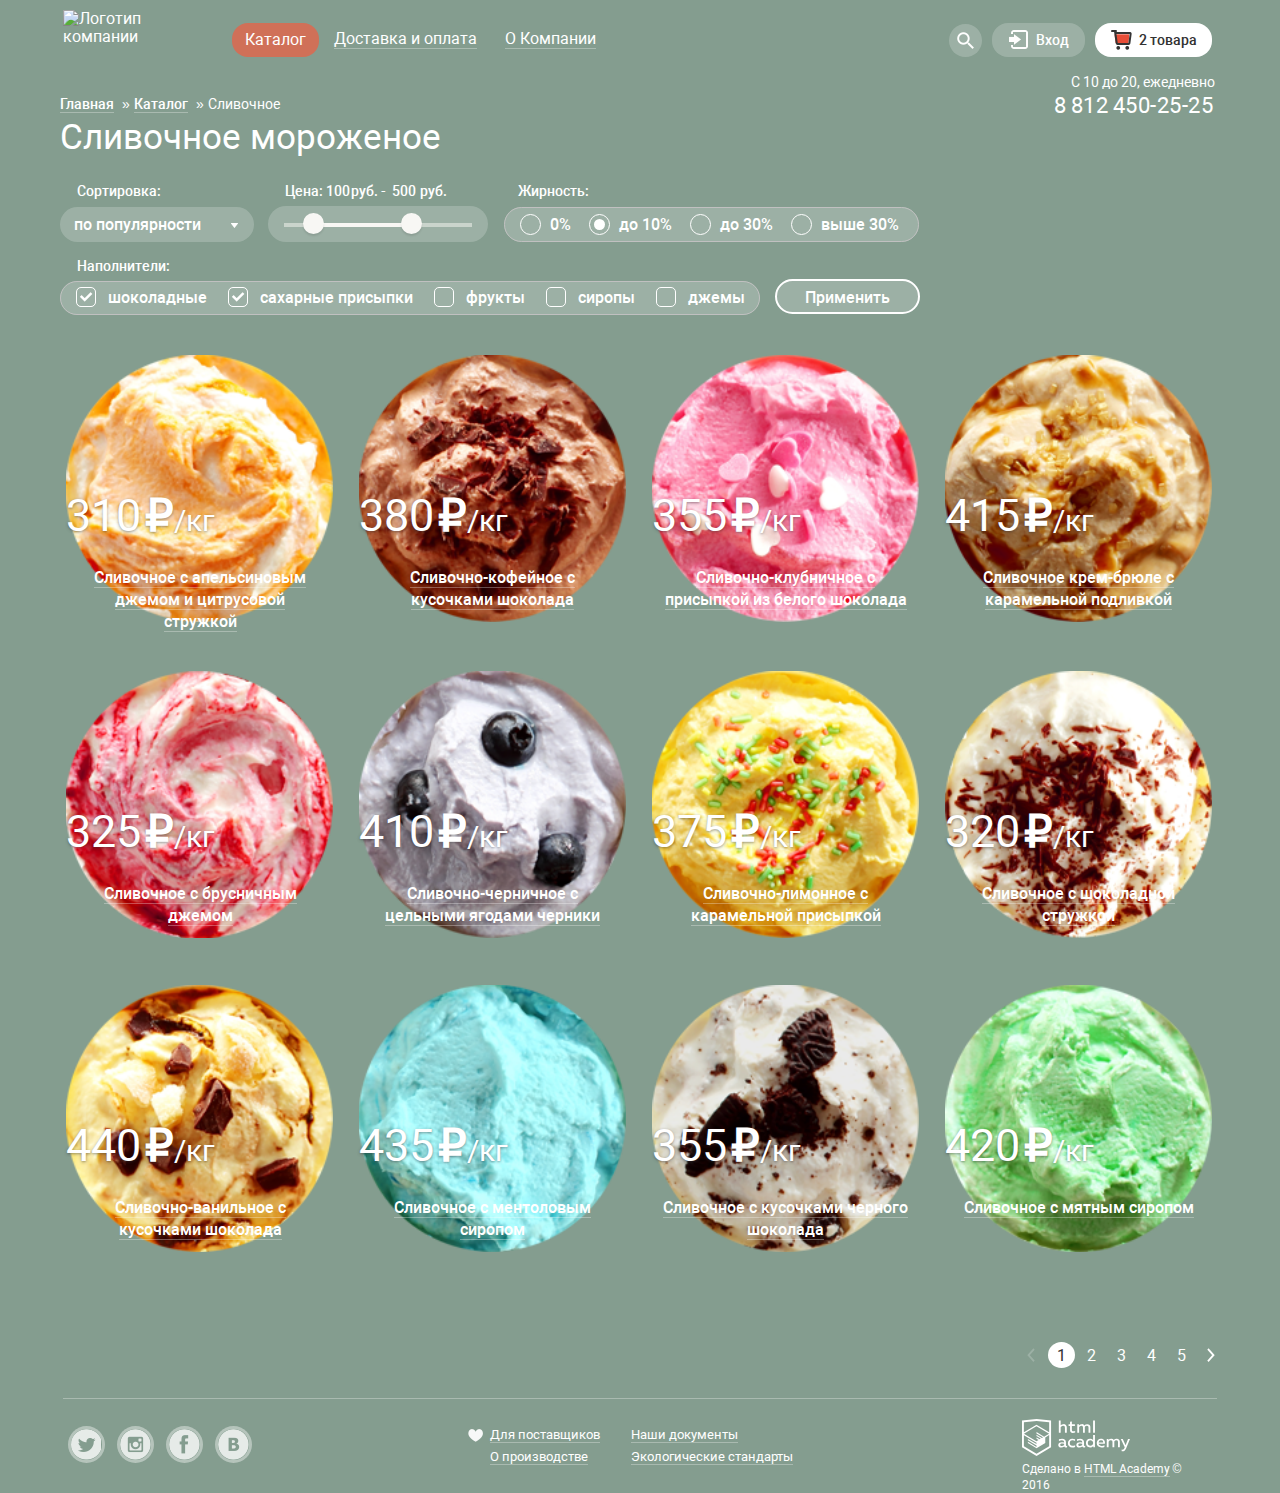
==== catalog.html @ 8b1af9d6 "Оптимизация" ====
<!DOCTYPE html>
<html lang="ru">
  <head>
    <meta charset="utf-8">
    <title>HTML Academy: Глейси</title>
    <meta name="keywords" content="">
    <meta name="description" content="">
    <link href="css/normalize.css" rel="stylesheet">
<!--    <link href='https://fonts.googleapis.com/css?family=Roboto:400,300,500,700,900&subset=cyrillic,latin' rel='stylesheet' type='text/css'>-->
    <link href=".min.css/style-min.css" rel="stylesheet">
  </head>  
  <body>
<!-- Хедер  -->
    <header class="main-page">
      <div class="header box-center">        
        <div class="logo">
          <a href="index.html">
            <img src="img/logo.svg" alt="Логотип компании" width="154" height="64">
          </a>
        </div>
        <nav class="main-menu">
          <ul class="menu-list">
            <li class="catalog-list"><a class="active" href="#">Каталог</a>
              <ul class="menu-catalog">
                <li><a class="menu-item new" href="#">Новинки</a></li>
                <li><a class="menu-item active" href="catalog.html">Сливочное</a></li>
                <li><a class="menu-item" href="#">Щербеты</a></li>
                <li><a class="menu-item" href="#">Фруктовый лед</a></li>
                <li><a class="menu-item" href="#">Мелорин</a></li>
              </ul>
            </li>
            <li><a href="#">Доставка и оплата</a></li>
            <li><a href="#">О Компании</a></li>          
          </ul>
        </nav>
        <div class="user">
          <div class="user-search">
            <a class="user-btn-search" href="search.html">Поиск</a>
            <div class="modal-content modal-search">
              <form class="search" action="http://example.ru/" method="get">
                <input class="modal-field" type="search" id="search-field" required>
                <div class="label-box">
                  <label class="modal-label" for="search-field">Что ищем?</label>
                </div>
              </form>
            </div>
          </div>
          <div class="user-login">
            <a class="user-btn-login" href="login.html">Вход</a>
            <div class="modal-content modal-enter">
              <form class="enter" action="http://example.ru/" method="get">
                <input class="modal-field" type="text" id="email-f" required>
                <div class="label-box">
                  <label class="modal-label" for="email-f">Электронная почта</label>
                </div>
                <input class="modal-field" type="password" id="password-field" required>
                <div class="label-box">
                  <label class="modal-label" for="password-field">Пароль</label>
                </div>
                <button class="mini-btn">Войти</button>
              </form>
              <div class="helper-wrapper">
                <div class="helper">
                  <a class="forget-pass" href="#">Забыли пароль?</a>
                  <a class="new-registration" href="#">Новая регистрация</a>
                </div>
              </div>
            </div>
          </div>
          <div class="user-basket full">
            <a class="user-btn-basket full-basket" href="basket.html">2 товара</a>
            <div class="modal-content modal-basket-full">
              <div class="product-table">
                <div class="table-row">
                  <div class="table-cell cell-delete"><button type="button" class="btn-delete"></button></div>
                  <div class="table-cell cell-icon"><img src="img/catalog-card1.png" width="33" height="33" alt="Мороженое"></div>
                  <div class="table-cell cell-name">Пломбир с апельсиновым джемом</div>
                  <div class="table-cell cell-amount">1,5 кг*<span>200 руб.</span></div>
                  <div class="table-cell cell-price">300 руб.</div>
                </div>
                <div class="table-row">
                  <div class="table-cell cell-delete"><button type="button" class="btn-delete"></button></div>
                  <div class="table-cell cell-icon"><img src="img/catalog-card3.png" width="33" height="33" alt="Мороженое"></div>
                  <div class="table-cell cell-name">Клубничный пломбир с присыпкой из белого шоколада</div>
                  <div class="table-cell cell-amount">1,5 кг*<span>300 руб.</span></div>
                  <div class="table-cell cell-price">450 руб.</div>
                </div>
              </div>
              <span class="summ">Итого 750 руб.</span>
              <a class="mini-btn" href="basket.html">Оформить заказ</a>  
            </div>
          </div>
        </div>
        <div class="header-contact">        
          <span class="working-hour">
            С 10 до 20, ежедневно
          </span><br>
          <span class="tel">
            8 812 450-25-25
          </span>
        </div>
      </div>
    </header>
<!--  Основная часть  -->
    <main>
      <div class="box-center catalog-center">
<!--    Хлебные крошки    -->
        <div class="breadcrumbs">
          <ul>
            <li><a class="breadcrumbs-menu" href="index.html">Главная</a>   &raquo;</li>
            <li><a class="breadcrumbs-menu" href="#">Каталог</a>   &raquo;</li>
            <li><span>Сливочное</span></li>
          </ul>
        </div>
        <h1>Сливочное мороженое</h1>
<!--   Фильтры   -->
        <section class="filters">
          <form action="http://example.ru/" method="get">
            <label for="sort">Сортировка:</label>
            <div class="price-controls">
                Цена: <input class="min-price" type="text" value="100"><span>руб. - </span>
                <input class="max-price" type="text" value="500"> руб.
            </div>
            <label class="label-fatness">Жирность:</label><br>
            <div class="select-container">
              <select name="sort" id="sort">
                <option class="sort-item" value="popular" selected>по популярности</option>
                <option class="sort-item" value="cheap-first">сначала недорогие</option>
                <option class="sort-item" value="expensive-first">сначала дорогие</option>
                <option class="sort-item" value="fatness">по жирности</option>
              </select>
            </div>
            <div class="range-controls">
                <div class="scale"><div class="bar"></div></div>
                <div class="toggle min-toggle"></div>
                <div class="toggle max-toggle"></div>
            </div>
            <fieldset class="fatness">
              <input type="radio" id="fat0" name="fat" value="fat0">
              <label for="fat0"> 0%</label>
              <input type="radio" id="fat10" name="fat" value="fat10" checked>
              <label for="fat10"> до 10%</label>
              <input type="radio" id="fat30" name="fat" value="fat30">
              <label for="fat30"> до 30%</label>
              <input type="radio" id="fat30up" name="fat" value="fat30up">
              <label for="fat30up"> выше 30%</label>
            </fieldset>
            <label class="fieldset-title">Наполнители:</label>
            <fieldset class="filler">
              <input type="checkbox" id="cocoa" name="cocoa" checked><label for="cocoa"> шоколадные</label>
              <input type="checkbox" id="shugar" name="shugar" checked><label for="shugar"> сахарные присыпки</label>
              <input type="checkbox" id="fruit" name="fruit"><label for="fruit"> фрукты</label>
              <input type="checkbox" id="syrup" name="syrup"><label for="syrup"> сиропы</label>
              <input type="checkbox" id="jam" name="jam"><label for="jam"> джемы</label>             
            </fieldset>
            <input type="submit" value="Применить">
          </form>
        </section>
<!--   Карточки каталога   -->
        <section class="catalog block-row">
          <article class="catalog-item catalog-hit1 col col-1">
            <p class="catalog-price">310 &#8381;<span class="units">/кг</span></p>
            <p class="catalog-title">
              <a class="card-title" href="#"> Сливочное с апельсиновым джемом и цитрусовой стружкой</a>
            </p>
            <div class="mask mask1">
              <a class="mini-btn" href="">Быстрый просмотр</a>
            </div>
          </article>
          <article class="catalog-item catalog-hit2 col col-1">
            <p class="catalog-price">380 &#8381;<span class="units">/кг</span></p>
            <p class="catalog-title">
              <a class="card-title" href="#">Сливочно-кофейное с кусочками шоколада</a>
            </p>
            <div class="mask mask2">
              <a class="mini-btn" href="">Быстрый просмотр</a>
            </div>
          </article>
          <article class="catalog-item catalog-hit3 col col-1">
            <p class="catalog-price">355 &#8381;<span class="units">/кг</span></p>
            <p class="catalog-title">
              <a class="card-title" href="#">Сливочно-клубничное с присыпкой из белого шоколада</a>
            </p>
            <div class="mask mask3">
              <a class="mini-btn" href="">Быстрый просмотр</a>
            </div>
          </article>
          <article class="catalog-item catalog-hit4 col col-1">
            <p class="catalog-price">415 &#8381;<span class="units">/кг</span></p>
            <p class="catalog-title">
              <a class="card-title" href="#">Сливочное крем-брюле с карамельной подливкой</a>
            </p>
            <div class="mask mask4">
              <a class="mini-btn" href="">Быстрый просмотр</a>
            </div>
          </article>
          <article class="catalog-item item5 col col-1">
            <p class="catalog-price">325 &#8381;<span class="units">/кг</span></p>
            <p class="catalog-title">
              <a class="card-title" href="#">Сливочное с брусничным джемом</a>
            </p>
            <div class="mask mask5">
              <a class="mini-btn" href="">Быстрый просмотр</a>
            </div>
          </article>
          <article class="catalog-item item6 col col-1">
            <p class="catalog-price">410 &#8381;<span class="units">/кг</span></p>
            <p class="catalog-title">
              <a class="card-title" href="#">Сливочно-черничное с цельными ягодами черники</a>
            </p>
            <div class="mask mask6">
              <a class="mini-btn" href="">Быстрый просмотр</a>
            </div>
          </article>        
          <article class="catalog-item item7 col col-1">
            <p class="catalog-price">375 &#8381;<span class="units">/кг</span></p>
            <p class="catalog-title">
              <a class="card-title" href="#">Сливочно-лимонное с карамельной присыпкой</a>
            </p>
            <div class="mask mask7">
              <a class="mini-btn" href="">Быстрый просмотр</a>
            </div>
          </article>
          <article class="catalog-item item8 col col-1">
            <p class="catalog-price">320 &#8381;<span class="units">/кг</span></p>
            <p class="catalog-title">
              <a class="card-title" href="#">Сливочное с шоколадной стружкой</a>
            </p>
            <div class="mask mask8">
              <a class="mini-btn" href="">Быстрый просмотр</a>
            </div>
          </article>
          <article class="catalog-item item9 col col-1">
            <p class="catalog-price">440 &#8381;<span class="units">/кг</span></p>
            <p class="catalog-title">
              <a class="card-title" href="#">Сливочно-ванильное с кусочками шоколада</a>
            </p>
            <div class="mask mask9">
              <a class="mini-btn" href="">Быстрый просмотр</a>
            </div>
          </article>
          <article class="catalog-item item10 col col-1">
            <p class="catalog-price">435 &#8381;<span class="units">/кг</span></p>
            <p class="catalog-title">
              <a class="card-title" href="#">Сливочное с ментоловым сиропом</a>
            </p>
            <div class="mask mask10">
              <a class="mini-btn" href="">Быстрый просмотр</a>
            </div>
          </article>
          <article class="catalog-item item11 col col-1">
            <p class="catalog-price">355 &#8381;<span class="units">/кг</span></p>
            <p class="catalog-title">
              <a class="card-title" href="#">Сливочное с кусочками черного шоколада</a>
            </p>
            <div class="mask mask11">
              <a class="mini-btn" href="">Быстрый просмотр</a>
            </div>
          </article>
          <article class="catalog-item item12 col col-1">
            <p class="catalog-price">420 &#8381;<span class="units">/кг</span></p>
            <p class="catalog-title">
              <a class="card-title" href="#">Сливочное с мятным сиропом</a>
            </p>
            <div class="mask mask12">
              <a class="mini-btn" href="">Быстрый просмотр</a>
            </div>
          </article>
          <div class="page-number">
            <ul>
              <li><a class="prev disabled" href="#">Назад</a></li>
              <li><span class="page1 current-page">1</span></li>
              <li><a class="page2" href="#">2</a></li>
              <li><a class="page3" href="#">3</a></li>
              <li><a class="page4" href="#">4</a></li>
              <li><a class="page5" href="#">5</a></li>
              <li><a class="next" href="#">Вперед</a></li>
            </ul>
          </div>
        </section>
      </div>
    </main>
<!--  Подвал  -->
    <footer class="catalog-footer">
      <div class="box-center">
        <div class="social-btn">
          <a class="social social-tw" href="#">Твиттер</a>
          <a class="social social-inst" href="#">Инстаграмм</a>
          <a class="social social-fb" href="#">Фейсбук</a>
          <a class="social social-vk" href="#">Вконтакте</a>
        </div>
        <div class="footer-menu">
          <ul class="footer-menu-col1">
            <li class="for-caterer"><a class="info" href="#">Для поставщиков</a></li>
            <li class="production"><a class="info" href="#">О производстве</a></li>
          </ul>
          <ul class="footer-menu-col2">  
            <li class="docs"><a class="info" href="#">Наши документы</a></li>
            <li class="ecostandarts"><a class="info" href="#">Экологические стандарты</a></li>
          </ul>
        </div>
        <div class="footer-logo">
          <img class="logo-htmlacademy" src="img/logohtml.svg" alt="Логотип HTML Academy" width="108" height="37">
          <p class="copyright">
            Сделано в <a href="#">HTML Academy</a> &copy; 2016
          </p>
        </div>
      </div>
    </footer>
    <script src=".min.js/js-min.js"></script>
  </body>
</html>
---- .min.css/style-min.css ----
@font-face{font-family:"Roboto";src:local("Roboto");src:url(../fonts/roboto.woff2) format("woff2");font-weight:400;font-style:normal}@font-face{font-family:"Roboto";src:local("Roboto");src:url(../fonts/roboto.woff2) format("woff2");font-weight:700;font-style:normal}@font-face{font-family:"Roboto Medium";src:local("Roboto Medium");src:url(../fonts/robotomedium.woff2) format("woff2");font-weight:400;font-style:normal}@font-face{font-family:"Roboto";src:local("Roboto");src:url(../fonts/roboto.woff) format("woff");font-weight:400;font-style:normal}@font-face{font-family:"Roboto";src:local("Roboto");src:url(../fonts/roboto.woff) format("woff");font-weight:700;font-style:normal}@font-face{font-family:"Roboto Medium";src:local("Roboto Medium");src:url(../fonts/robotomedium.woff) format("woff");font-weight:400;font-style:normal}*{margin:0;padding:0;box-sizing:border-box}body{font-family:"Roboto","Arial",serif;font-size:16px;line-height:22px;background:#849d8f;color:#fff}.box-center{min-width:900px;max-width:1200px;margin:0 auto;background:0 0}.block-row{margin:0 1.11%;padding:0 0 40px;font-size:0}.block-row .col{display:inline-block;margin:0 1.11%;vertical-align:top}.col-1{width:22.75%}.col-2{width:47.72%}.col-4{width:97.74%}.logo a,a{text-decoration:none}a{font-family:"Roboto","Arial",serif;font-size:16px;font-weight:700;line-height:18px;color:#fff}header .box-center{position:relative;min-height:75px;padding:10px 2.22% 0;z-index:1}header .box-center::after{content:"";display:table;clear:both}.header div.logo,.header nav{float:left}.header .logo{width:154px;font-size:0;margin-left:-5px}.logo a{display:block;width:154px}.header .main-menu{width:386px;margin-top:12px;margin-left:5px}.header .menu-list{width:100%;list-style:none}.menu-list>li{display:inline-block;margin-right:2px;padding-bottom:5px;vertical-align:middle;white-space:nowrap}.menu-list>li:first-of-type{margin-left:10px}.menu-list>li>a{display:block;margin-right:-4px;padding:8px 13px;color:#fff;text-decoration:none}.menu-list>li>a::after{display:block;content:"";height:1px;padding-top:0;background:rgba(255,255,255,.3)}.menu-list>li>a:hover{background:#f7f6f3;color:#000}.menu-list>li>a.active::after,.menu-list>li>a:active::after,.menu-list>li>a:hover::after,body>input[type=radio]{display:none}.menu-list>li>.active,.menu-list>li>a:active,.menu-list>li>a:hover{padding-top:8px;border-radius:16px;text-decoration:none;text-align:center}.menu-list>li>a:active{background:#ededed;color:#000;text-shadow:inset 0 2px 2px 0 #696969}.menu-list>li>.active{background:#d07058}.catalog-list{position:relative;z-index:2}.header .menu-catalog{position:absolute;top:38px;left:-5px;display:none;width:142px;list-style:none;background:#f8f7f4;border-radius:5px;box-shadow:0 20px 20px 0 #000}.menu-catalog .menu-item{display:block;padding:13px 20px 14px;font-size:14px;line-height:16px;font-weight:400;color:#323232;text-align:left;text-decoration:none}.menu-catalog a.new{font-family:"Roboto bold","Arial",serif;font-weight:700}.menu-catalog li:first-of-type::after{display:block;width:130px;height:1px;content:"";margin:0 8px 0 5px;background:rgba(0,0,0,.3)}.catalog-list:hover .menu-catalog{display:block;list-style:none}.menu-catalog li:hover{background:#fbded7}.menu-catalog li:first-of-type:hover{font-weight:700;background:#fbded7;border-radius:5px 5px 0 0}.menu-catalog li:last-of-type:hover{background:#fbded7;border-radius:0 0 5px 5px}.menu-catalog .menu-item:active{background:#f6b5a5}.menu-catalog li:first-of-type:active{font-weight:700;background:#f6b5a5;border-radius:5px 5px 0 0}.menu-catalog li:last-of-type:active{background:#f6b5a5;border-radius:0 0 5px 5px}.menu-catalog .menu-item.active{background:#d07058}.header .user{float:right;width:300px;margin-top:13px;text-align:right}.user .user-basket,.user .user-login,.user .user-search{position:relative;display:inline-block;margin-left:6px;padding-bottom:5px;vertical-align:bottom;text-align:right}.user-basket>a,.user-login>a,.user-search>a{display:inline-block;padding:9px 0;font-family:"Roboto Medium","Arial",serif;font-size:14px;line-height:16px;font-weight:400;background:rgba(255,255,255,.2);border-radius:16px;text-decoration:none;text-align:left;vertical-align:bottom}.user .user-btn-search{width:33px;height:33px;border-radius:50%;text-indent:-9999px;background:rgba(255,255,255,.2) url(../img/sprite.png) no-repeat -428px 3px}.user .user-btn-basket,.user .user-btn-login{position:relative;width:93px;padding-left:44px}.user .user-btn-login::before{position:absolute;top:6px;left:17px;width:24px;height:22px;content:"";background:url(../img/sprite.png) no-repeat -211px -4px}.user .user-btn-basket{width:117px}.user .user-btn-basket::before{position:absolute;top:5px;left:16px;width:22px;height:22px;content:"";background:url(../img/sprite.png) no-repeat -5px -3px}.user a[class^=user-btn]:hover{color:#000;background:#fff}.user a.user-btn-search:hover{background:#fff url(../img/sprite.png) no-repeat -455px 3px}.user .user-btn-login:hover::before{position:absolute;top:6px;left:18px;width:24px;height:22px;content:"";background:url(../img/sprite.png) no-repeat -239px -4px}.header .full-basket{position:relative;color:#323232;background:#fff}.header .full-basket::before{position:absolute;top:10px;left:19px;width:15px;height:10px;content:"";background:url(../img/sprite.png) no-repeat -36px -4px}.header .full-basket::after,.user .user-btn-basket:hover::before{position:absolute;top:5px;left:16px;width:22px;height:22px;content:"";background:url(../img/sprite.png) no-repeat -61px -3px}.header-contact{position:absolute;top:71px;right:2.22%;z-index:5;width:175px;text-align:right}.header-contact .working-hour{margin-right:-2px;font-family:"Roboto","Arial",serif;font-size:14px;line-height:18px;font-weight:700}.header-contact .tel{font-family:"Roboto","Arial",serif;font-size:22px;line-height:26px;font-weight:500;letter-spacing:.5px;word-spacing:-1px}main .box-center{position:relative;z-index:0;padding-top:1px;padding-bottom:2px}.slider-photo{position:relative;margin:0 1.11%}.slider-focus{width:100%;overflow:hidden}.slider-box{width:300%}.slider-box div[class^=slider]{float:left;width:33.33%;min-height:562px;text-align:center}.clearfix:after{content:"";display:table;clear:both}.slider-controls{position:absolute;top:478px;left:1px;z-index:20;width:100px;text-align:center}.slider-controls label{display:inline-block;width:20px;height:20px;margin-right:5px;background-color:transparent;border:2px solid #fff;border-radius:50%;cursor:pointer}p.slider-title{display:block;width:690px;margin:307px auto 50px;font-family:"Roboto","Arial",serif;font-size:60px;line-height:60px;font-weight:700;text-align:center;vertical-align:bottom}.slider-box a{width:300px;height:30px;padding:10px 40px 15px;border-radius:30px;text-align:center;background:linear-gradient(#f26843,#e74b36);font-size:32px;text-decoration:none;text-shadow:0 2px 5px rgba(160,32,11,.76);box-shadow:0 2px 2px 0 rgba(172,16,0,.64)}.slider-box a:active,.slider-box a:hover{background:linear-gradient(#f58669,#ec6f5e);box-shadow:0 2px 2px 0 #ac1000}.slider-box a:active{box-shadow:0 -2px 2px 0 #ac1000}#btn-1:checked~.toggler-bg .slider-box{transform:translate(0)}#btn-2:checked~.toggler-bg .slider-box{transform:translate(-33.33%)}#btn-3:checked~.toggler-bg .slider-box{transform:translate(-66.67%)}#btn-1:checked~.toggler-bg{background:url(../img/ice-cream1.png) no-repeat 50% 85px,#849d8f url(../img/lighting1.png) no-repeat 50% 0}#btn-2:checked~.toggler-bg{background:url(../img/ice-cream2.png) no-repeat 50% 85px,#8996a6 url(../img/lighting2.png) no-repeat 50% 0}#btn-3:checked~.toggler-bg{background:url(../img/ice-cream3.png) no-repeat 50% 85px,#9d8b84 url(../img/lighting3.png) no-repeat 50% 0}#btn-1:checked~.toggler-bg label[for=btn-1],#btn-2:checked~.toggler-bg label[for=btn-2],#btn-3:checked~.toggler-bg label[for=btn-3]{background-color:#fff}.banner-left,.banner-right{min-height:229px;padding:15px 2.26%;font-family:"Roboto","Arial",serif;font-size:18px;font-weight:700;line-height:22px;border-radius:15px}.banner-left{background:url(../img/raspberry-bg1200.jpg) no-repeat}.banner-right{background:url(../img/chocolate-bg1200.jpg) no-repeat}.banners span{font-size:35px;line-height:41px}.banners p{margin:18px 0 24px}.banners a{float:right;display:block}.mini-btn{height:45px;padding:10px 19px;font-family:"Roboto","Arial",serif;font-size:18px;line-height:24px;font-weight:700;color:#fff;background:linear-gradient(#f16743,#c83725);border-radius:22px;text-decoration:none;box-shadow:0 2px 2px 0 rgba(85,8,0,.54);cursor:pointer}.mini-btn:hover{background:linear-gradient(#f58669,#ec6f5e);box-shadow:0 1px 2px 0 #ac1000}.mini-btn:active{background:linear-gradient(#d74632,#e1613e);box-shadow:0 -1px 2px 0 #ac1000}.catalog-item{position:relative;min-height:276px;margin-top:1px;padding-top:66px;font-size:16px;line-height:22px;z-index:1;background-size:100%}.catalog-hit-mark{position:absolute;top:0;left:0;width:61px;height:61px;z-index:5}.catalog-item .catalog-price,.catalog-item .units{font-weight:600;line-height:45px;text-shadow:0 1px 3px rgba(49,50,53,.5)}.catalog-item .catalog-price{position:relative;margin-top:74px;text-align:left;word-spacing:-7px;z-index:5;font-size:45px}.catalog-item .units{font-size:30px}.catalog-item .catalog-title{position:relative;z-index:5;display:block;width:96%;margin-top:10px;padding-top:12px;padding-left:4.17%;text-align:center}.catalog-item .card-title{padding-bottom:0;font-family:"Roboto Medium","Arial",serif;font-size:16px;line-height:22px;font-weight:500;text-align:center;color:#fff;border-bottom:1px solid rgba(255,255,255,.3)}.breadcrumbs .breadcrumbs-menu:active,.breadcrumbs .breadcrumbs-menu:hover,.catalog-item .card-title:active,.catalog-item .card-title:hover{color:#ffbc9e;border-bottom:1px solid rgba(255,188,158,.3)}.catalog-hit1{background:url(../img/catalog-card1.png) no-repeat 50% 0;background-size:100%}.catalog-hit2{background:url(../img/catalog-card2.png) no-repeat 50% 0;background-size:100%}.catalog-hit3{background:url(../img/catalog-card3.png) no-repeat 50% 0;background-size:100%}.catalog-hit4{background:url(../img/catalog-card4.png) no-repeat 50% 0;background-size:100%}.about-block{padding:25px 2.33%;font-size:0;background:url(../img/waffle-pattern.jpg);color:#000;border-radius:15px}h2.about-title{font-family:"Roboto","Arial",serif;font-size:24px;line-height:30px;font-weight:500;text-align:left;white-space:pre-wrap}.about-block p{position:relative;display:inline-block;width:41.4%;margin:22px 0 0 6.7%;padding:0;font-size:16px;line-height:22px;color:#323232;font-weight:400;vertical-align:top}.about-block p:nth-of-type(2n+1){width:42%;margin-right:2.8%}.about-block p::before{position:absolute;top:-13px;left:-56px;content:"";width:49px;height:49px;background:url(../img/sprite.png) no-repeat}.about-block .ice-cream::before{background-position:-620px -5px}.about-block .cow::before{background-position:-152px -5px}.about-block .leaf::before{background-position:-376px -5px}.about-block .term::before{background-position:-679px -5px}.block-row:last-of-type{padding-bottom:39px}.blog-news p,.mailing p{margin-bottom:5px;font-size:16px;line-height:22px;color:#5a5a5a;font-weight:500}.mailing p{margin-top:13px;margin-bottom:15px}.blog-news,.mailing{min-height:220px;border-radius:15px}.blog-news{padding:22px 2.35% 30px;background:url(../img/strawberry-bg1200.jpg) no-repeat right}.blog-news a{display:inline-block;width:285px;font-size:24px;line-height:29px;font-weight:700;color:#353535;border-bottom:none;text-decoration:underline}.blog-news span{background:rgba(255,255,255,.4)}.blog-news a:active,.blog-news a:hover{color:#e84d37}.mailing{background:#849d8f url(../img/post-fon.jpg)}.mailing .basic-background{width:97.62%;min-height:210px;margin:5px 1.25%;background-color:#f8f7f4;padding:19px 4.77%;border-radius:10px}.card-place .card-contacts,.catalog-center h1,.mailing form{font-family:"Roboto","Arial",serif;font-size:16px;line-height:24px;font-weight:400}.breadcrumbs li,.mailing input{display:inline-block;vertical-align:top}.mailing input{width:61.9%;margin-right:8px;padding:9px 3.76%;border-radius:5px;background-color:#fff;box-shadow:none;outline:none;border:1px solid #d3d3d2}.mailing button{display:inline-block;width:129px;height:44px;outline:none;border:none}.card-place{position:relative;min-height:430px;background:url(../img/map1200.jpg) no-repeat center}.card-place .card-contacts{position:absolute;bottom:62px;left:50%;width:302px;height:305px;margin-left:14.5%;padding:20px 25px;font-size:18px;color:#323232;font-weight:700;background-color:rgba(255,255,255,.98);border-radius:15px}.card-contacts p{margin:1px 0 18px}.card-contacts .tel{margin:6px 0 18px;line-height:20px}.card-contacts h3,.card-contacts span{display:block;width:172px;margin:10px 0 0;font-size:14px;line-height:20px;font-weight:400}.card-contacts span{margin:3px 0 0}.card-contacts .card-btn{display:block;height:46px;margin-top:25px;padding:10px 22px 10px 34px}main .catalog-center{padding-top:7px;padding-bottom:1px}.breadcrumbs{margin:10px 0 0 20px}.breadcrumbs ul{list-style:none;padding:1px 0 0}.breadcrumbs li{font-size:14px;font-weight:400;white-space:pre-wrap;word-spacing:-.3px}.breadcrumbs .breadcrumbs-menu{font-family:"Roboto Medium","Arial",serif;font-size:14px;font-weight:400;border-bottom:1px solid rgba(255,255,255,.3)}.catalog-center h1{margin-top:2px;margin-left:20px;margin-bottom:19px;font-size:35px;line-height:41px;text-align:left;font-weight:700}.filters{margin:0 20px;text-align:left}.filters fieldset,.filters input{display:inline-block;background:rgba(255,255,255,.2)}.filters .range-controls,.filters fieldset,.filters input,.filters select{vertical-align:middle;font-family:"Roboto Medium","Arial",serif;font-size:16px;line-height:18px}.filters select{background:rgba(255,255,255,.2);position:relative;width:250px;z-index:5;padding:7px 10px;background:0 0;border:none;outline:none;color:#fff;cursor:pointer;display:block}.filters .range-controls{display:inline-block}.filters .range-controls,.filters .select-container{margin-top:7px;margin-right:10px;border-radius:18px}.fatness,.filters input[type=submit]{border-radius:18px}.fatness{margin-top:7px;margin-right:10px;padding:8px 10px 7px}.filters .select-container{position:relative;display:inline-block;overflow:hidden;width:194px;padding:0 23px 0 0;color:#fff;background:rgba(255,255,255,.2);vertical-align:middle;cursor:pointer}.filters .select-container::after{position:absolute;top:16px;right:15px;display:inline-block;width:8px;height:5px;content:"";color:#fff;background:url(../img/sprite.png) no-repeat -490px -5px}.filters select:hover{color:#000;background:0 0}.filters .select-container:hover,.filters input[type=submit]:hover{color:#000;background:#fff}.filters .select-container:hover::after{position:absolute;top:16px;left:171px;display:block;width:8px;height:5px;content:"";background:url(../img/sprite.png) no-repeat -507px -6px}.filters select:focus{color:#000;background:#fff}.filters .max-price,.filters .min-price,.filters .price-controls,.filters form>label{display:inline-block;font-family:"Roboto Medium","Arial",serif;font-size:14px;line-height:16px;font-weight:500;vertical-align:bottom}.filters .price-controls,.filters form>label{margin:6px 17px 0;background:0 0;width:170px}.price-controls span{white-space:pre-wrap}.filters .max-price,.filters .min-price{width:25px;color:#fff;border:none;outline:none;box-shadow:none;background:#849d8f}.filters .range-controls{position:relative;width:220px;min-height:36px;padding:7px 16px;overflow:hidden;background:rgba(255,255,255,.2)}.range-controls .scale{display:inline-block;width:188px;height:4px;margin-left:0;margin-top:9px;background-color:rgba(248,247,244,.5)}.range-controls .bar{width:105px;height:4px;margin-left:25px;background-color:#f8f7f4}.range-controls .toggle{position:absolute;display:block;top:7px;left:35px;width:21px;height:21px;background:#f8f7f4;cursor:pointer;border-radius:50%;box-shadow:0 2px 2px 0 rgba(0,0,0,.1)}.range-controls .max-toggle{margin-left:98px}.range-controls .toggle:hover{width:24px;height:24px;box-shadow:0 2px 2px 0 rgba(0,0,0,.1)}.filters .label-fatness{margin-left:42px}.filters .fatness{width:415px;margin-right:0}.fatness input[type=radio],.filler input[type=checkbox]{display:none}.fatness label{margin-right:9px;margin-left:5px;padding-left:30px;cursor:pointer}.fatness label,.filler label{position:relative;display:inline-block}.fatness label:last-of-type,.filler label:last-of-type{margin-right:0}.fatness label::before{position:absolute;display:block;top:-2px;left:0;width:19px;height:19px;content:"";background:0 0;border:1px solid #fff;border-radius:50%}input[name^=fat]:checked+label::after{position:absolute;top:3px;left:5px;display:block;width:11px;height:11px;content:"";background:#fff;border-radius:50%}.filters .filler{width:700px;margin:7px 0 40px;padding:7px 10px;background:rgba(255,255,255,.2);border-radius:18px}.filler label{margin-right:12px;margin-left:5px;padding-left:32px;cursor:pointer}.filler label::before{position:absolute;display:block;top:-2px;left:0;width:18px;height:18px;content:"";background:0 0;border:1px solid #fff;border-radius:5px}.filler label:active::before,.filler label:hover::before,input[type=checkbox]:checked+label:active::before,input[type=checkbox]:checked+label:hover::before{width:16px;height:16px;border:2px solid #fff}input[type=checkbox]:checked+label::before{background:url(../img/sprite.png) no-repeat -93px -6px}input[type=checkbox]:checked+label:active::before,input[type=checkbox]:checked+label:hover::before{background:url(../img/sprite.png) no-repeat -94px -7px}.filters .fieldset-title{display:block;width:250px;margin-top:16px}.filters input[type=submit]{width:145px;margin:-37px 0 0 11px;padding:8px 10px 5px;color:#fff;background:rgba(255,255,255,.2);outline:none;box-shadow:none;border:2px solid #fff;cursor:pointer}.filters input[type=submit]:active{color:#323232;background:#fff;opacity:.8;box-shadow:inset 0 2px 2px 0 #6c6d6c}.catalog .catalog-item{position:relative;margin-bottom:38px;background-size:100%}.catalog p.catalog-price{position:relative;margin-top:72px;margin-bottom:15px;z-index:5}.catalog .catalog-title{position:relative;width:96%;margin-top:0;padding-top:9px;padding-left:4.17%;z-index:5}.item5{background:url(../img/catalog-card5.png) no-repeat 50% 0}.item6{background:url(../img/catalog-card6.png) no-repeat 50% 0}.item7{background:url(../img/catalog-card7.png) no-repeat 50% 0}.item8{background:url(../img/catalog-card8.png) no-repeat 50% 0}.item9{background:url(../img/catalog-card9.png) no-repeat 50% 0}.item10{background:url(../img/catalog-card10.png) no-repeat 50% 0}.item11{background:url(../img/catalog-card11.png) no-repeat 50% 0}.item12{background:url(../img/catalog-card12.png) no-repeat 50% 0}.catalog-item .mask{display:none;position:absolute;top:-9px;left:50%;width:110%;z-index:4;transform:translateX(-50%);padding:9px 10px;background-color:rgba(255,255,255,.3);background-repeat:no-repeat;background-position:center 9px;background-size:90.91%;border-radius:5px;box-shadow:0 20px 20px 0 rgba(0,0,0,.4)}.mask .mini-btn{position:relative;display:block;width:194px;margin:290px auto 8px;padding:11px 13px 13px;z-index:6;text-align:center}.catalog-item .mask1{background-image:url(../img/catalog-card1.png)}.catalog-item .mask2{background-image:url(../img/catalog-card2.png)}.catalog-item .mask3{background-image:url(../img/catalog-card3.png)}.catalog-item .mask4{background-image:url(../img/catalog-card4.png)}.catalog-item .mask5{background-image:url(../img/catalog-card5.png)}.catalog-item .mask6{background-image:url(../img/catalog-card6.png)}.catalog-item .mask7{background-image:url(../img/catalog-card7.png)}.catalog-item .mask8{background-image:url(../img/catalog-card8.png)}.catalog-item .mask9{background-image:url(../img/catalog-card9.png)}.catalog-item .mask10{background-image:url(../img/catalog-card10.png)}.catalog-item .mask11{background-image:url(../img/catalog-card11.png)}.catalog-item .mask12{background-image:url(../img/catalog-card12.png)}.catalog-item:hover{z-index:2}.catalog-item:hover .mask{display:block}.catalog-item:hover .card-title{border-bottom:none}.catalog-hits .mask-hit{padding-top:7px}.page-number{min-width:200px;margin:43px 10px 0;padding-bottom:30px;font-size:16px;white-space:nowrap;border-bottom:1px solid rgba(255,255,255,.3)}.page-number ul{margin-right:-10px;list-style:none;text-align:right}.page-number li{display:inline-block;vertical-align:middle;text-align:center;line-height:26px}.page-number a,.page-number span{display:block;width:27px;height:26px;margin:0 2px 0 -3px;padding-top:5px;text-decoration:none;font-size:16px;color:#fff;line-height:18px;font-weight:500;text-align:center}.page-number a:hover{border-radius:50%;background:rgba(255,255,255,.2);color:#fff}.page-number a:active{border-radius:50%;background:#fff;color:#323232}.page-number .prev,.page-number .prev:active,.page-number .prev:hover{background:url(../img/sprite.png) no-repeat -533px 1px;text-indent:-9999px}.page-number .next,.page-number .next:active,.page-number .next:hover{background:url(../img/sprite.png) no-repeat -515px 1px;text-indent:-9999px}.page-number .current-page{border-radius:50%;background:#fff;color:#323232}.page-number .disabled{opacity:.2}.catalog-center .block-row:last-of-type{padding-bottom:0}footer .box-center{padding:19px 2.22% 22px}footer .box-center,footer a{font-size:13px;line-height:16px;font-weight:400;text-align:center}.social-btn a,footer .footer-menu,footer img,footer p,footer ul{display:inline-block;vertical-align:middle}footer .social-btn{float:left;padding-top:10px;padding-left:3px}footer .social{width:31px;height:31px;margin-right:15px;border-bottom:none;box-shadow:0 0 0 3px #c2cec7;border-radius:50%;text-align:center;background:url(../img/sprite.png);opacity:.8;text-indent:-9999px}footer .social-tw{background-position:-738px -5px}footer .social-inst{background-position:-336px -5px}footer .social-fb{background-position:-270px -5px}footer .social-vk{background-position:-778px -5px}footer .social-fb:hover,footer .social-inst:hover,footer .social-tw:hover,footer .social-vk:hover{opacity:1;box-shadow:0 0 0 3px rgba(255,255,255,.8)}footer a.social-fb:active,footer a.social-inst:active,footer a.social-tw:active,footer a.social-vk:active{opacity:.8;box-shadow:inset 0 2px 2px 0 rgba(0,0,0,.4),0 0 0 3px rgba(255,255,255,.8)}.footer-menu{margin-left:-50px;padding-left:40px;text-align:left}.footer-menu ul{list-style:none}.footer-menu-col2{margin-left:22px}.footer-menu li{padding-left:6px}.footer-menu .docs,.footer-menu .for-caterer{margin-top:8px;margin-bottom:6px}.ecostandarts,.production{margin-bottom:0}.footer-menu .for-caterer{position:relative}.footer-menu .for-caterer::before{position:absolute;top:1px;left:-16px;display:block;content:"";width:15px;height:14px;background:url(../img/sprite.png) no-repeat -311px -4px}.copyright a,.footer-menu a{border-bottom:1px solid rgba(255,255,255,.3)}.copyright a:active,.copyright a:hover,.footer-menu a:active,.footer-menu a:hover{color:#ffbc9e;border-bottom:1px solid rgba(255,188,158,.3)}.footer-logo{float:right;width:190px;margin-right:0;text-align:left}footer .copyright{width:190px;margin:5px 0 0}.copyright a,.modal-content,footer .copyright{line-height:16px;font-weight:400}.copyright a,footer .copyright{font-family:"Roboto","Arial",serif;font-size:12px;color:#fefefe}.modal-content{position:absolute;top:36px;right:0;display:none;z-index:10;padding:20px 15px;font-size:13px;color:#333;background-color:#f8f7f4;box-shadow:0 20px 20px 0 rgba(0,0,0,.4);border-radius:5px}.modal-content form{border:none;outline:none;box-shadow:none;background:0 0}.modal-content .label-box{position:relative;display:block}.modal-content label{position:absolute;top:-55px;left:15px;display:block;padding:0;pointer-events:none;font-size:16px;font-weight:400;line-height:24px;color:#999}.modal-content .modal-field{padding:10px 15px;background:#fff;border:1px solid #d3d3d2;border-radius:5px;outline:none;font-size:16px;font-weight:700;line-height:24px;color:#000}.modal-content .modal-field:hover{border:3px solid #d3d3d2;padding:9px 13px}.modal-content .modal-field:focus{border:3px solid #5b9ddf;padding:9px 13px}.modal-content .modal-field:valid{font-weight:700}.modal-field:focus+.label-box .modal-label,.modal-field:valid+.label-box .modal-label{transform:translateY(-27px);font-size:11px;line-height:13px}.modal-field:focus+.label-box .modal-label{color:#5b9ddf}.modal-search{width:341px;min-height:84px;padding-bottom:0;text-align:center}.modal-search input{width:311px;margin-bottom:20px}.user-basket.full:hover .modal-basket-full,.user-login:hover .modal-enter,.user-search:hover .modal-search{display:block}.modal-enter{width:277px;min-height:214px;padding:20px 17px 22px 19px}.modal-enter input{width:241px;margin-bottom:20px}.modal-enter button{float:left;outline:none;border:none;display:block;width:100px;padding:10px 25px}.modal-enter .helper-wrapper{position:relative;top:5px;left:121px;width:119px;min-height:40px}.modal-enter .helper{position:absolute;color:#323232;text-align:left}.helper-wrapper a{display:block;width:119px;margin-bottom:5px;padding:0;color:#323232;font-size:13px;line-height:16px;font-weight:400;text-decoration:underline;vertical-align:bottom}.modal-basket-full{width:540px;min-height:186px;padding:26px 14px 12px 16px;text-align:right}.modal-basket-full .product-table,.modal-basket-full span{display:block;margin-bottom:15px}.modal-basket-full a.mini-btn{display:inline-block;vertical-align:bottom}.modal-basket-full .product-table{display:table;width:510px;border-bottom:1px solid #cacac7}.modal-basket-full .table-row{display:table-row;width:100%;margin-bottom:19px}.modal-basket-full .table-cell{display:table-cell;text-align:left}.modal-basket-full .cell-delete{width:4.9%;padding-top:11px;padding-right:14px}.modal-basket-full .btn-delete{position:relative;width:11px;height:11px;border:none;outline:none;cursor:pointer;background:0 0}.modal-basket-full .btn-delete::after,.modal-basket-full .btn-delete::before{position:absolute;top:5px;left:-2px;content:"";width:14px;height:1px;background:#353535}.modal-basket-full .btn-delete::before{transform:rotate(45deg)}.modal-basket-full .btn-delete::after{transform:rotate(-45deg)}.modal-basket-full .cell-icon{width:9%;padding-right:14px;vertical-align:middle}.modal-basket-full .cell-name{width:45%;padding-top:11px}.modal-basket-full .cell-amount,.modal-basket-full .cell-price{width:23.5%;padding-top:11px;text-align:center}.modal-basket-full .cell-price{width:15%}.product-table span{display:inline-block;margin:0;padding:0;color:#999}.modal-basket-full .summ{font-size:15px;font-weight:700}@keyframes scale{0%{transform:scale(0) translateY(-2500px)}70%{transform:scale(1.3) translateY(100px)}90%{transform:scale(.8) translateY(0)}to{transform:scale(1)}}@keyframes shake{0%,to{transform:skewX(0)}10%,30%,50%,70%,90%{transform:skewX(-10deg)}20%,40%,60%,80%{transform:skewX(10deg)}}.modal-link{position:fixed;top:20%;left:50%;display:none;width:478px;max-width:100%;min-height:443px;margin-left:-239px;padding:18px 25px 27px 24px;z-index:100;text-align:left;border-radius:10px}.modal-content-close{position:absolute;top:16px;right:16px;width:16px;height:16px;font-size:0;border:0;outline:0;cursor:pointer;background-color:transparent}.modal-content-close::after,.modal-content-close::before{position:absolute;top:7px;right:-2px;width:20px;height:2px;content:"";background-color:#000}.modal-content-close::before{transform:rotate(45deg)}.modal-content-close::after{transform:rotate(-45deg)}.modal-link .link-title{display:block;margin-bottom:20px;font-size:24px;line-height:28px;font-weight:500;color:#323232}.modal-link input,.modal-link textarea{font-size:16px;line-height:24px;font-weight:400;color:#999}.modal-link input{width:267px;margin-bottom:20px}.modal-link textarea{width:428px;margin-bottom:25px}.modal-link button{float:right;outline:none;border:none;cursor:pointer}.modal-link-show{display:block;animation-name:scale;animation-duration:1s}.modal-overlay{position:fixed;top:0;left:0;z-index:50;display:none;width:100%;height:100%;background:rgba(0,0,0,.5)}.modal-overlay-show{display:block}.modal-error{animation:shake 1s}
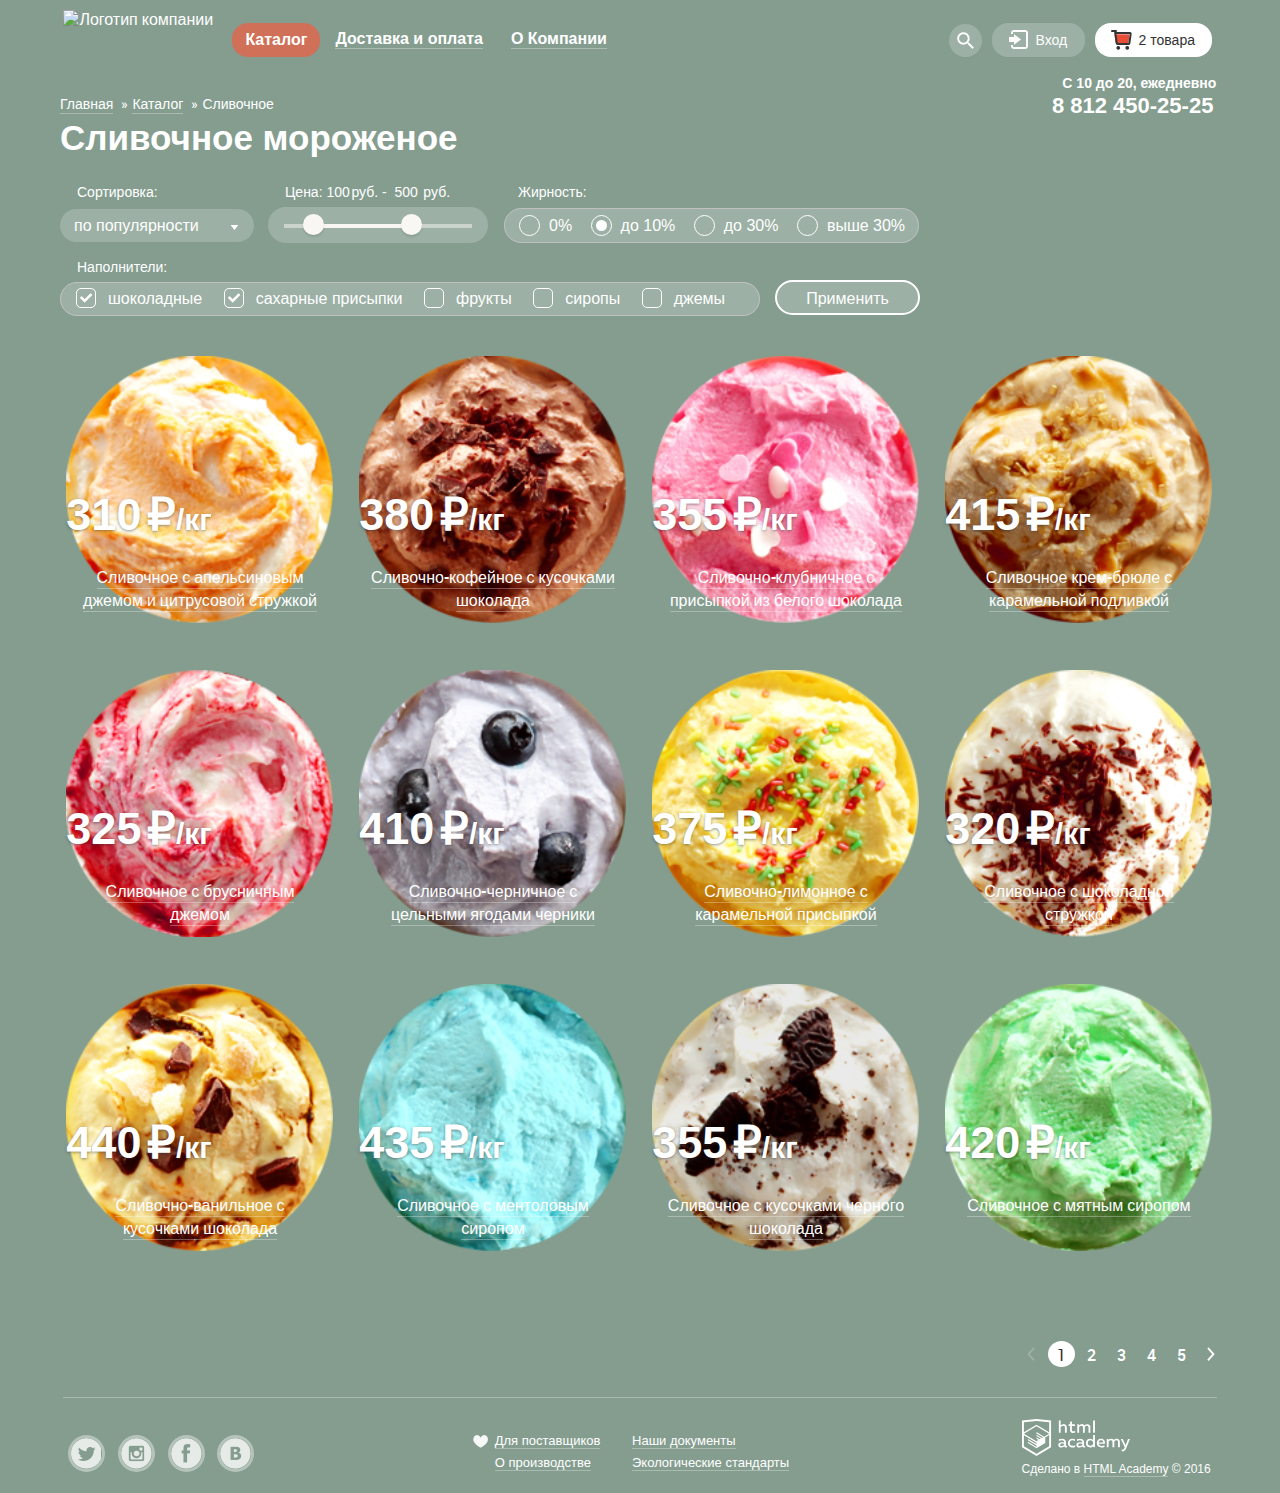
==== commit abfecb67: "Исправления" ====
--- a/catalog.html
+++ b/catalog.html
@@ -6,8 +6,7 @@
     <meta name="keywords" content="">
     <meta name="description" content="">
     <link href="css/normalize.css" rel="stylesheet">
-<!--    <link href='https://fonts.googleapis.com/css?family=Roboto:400,300,500,700,900&subset=cyrillic,latin' rel='stylesheet' type='text/css'>-->
-    <link href=".min.css/style-min.css" rel="stylesheet">
+    <link href="css/style.css" rel="stylesheet">
   </head>  
   <body>
 <!-- Хедер  -->
@@ -153,7 +152,7 @@
               <input type="checkbox" id="syrup" name="syrup"><label for="syrup"> сиропы</label>
               <input type="checkbox" id="jam" name="jam"><label for="jam"> джемы</label>             
             </fieldset>
-            <input type="submit" value="Применить">
+            <a class="form-btn" href="#"> <input type="submit" value="Применить"></a>
           </form>
         </section>
 <!--   Карточки каталога   -->
@@ -307,6 +306,6 @@
         </div>
       </div>
     </footer>
-    <script src=".min.js/js-min.js"></script>
+    <script src="js.min.js/js-min.js"></script>
   </body>
 </html>--- a/css/style.css
+++ b/css/style.css
@@ -0,0 +1,2049 @@
+@font-face {
+    font-family: 'Roboto Regular';
+    src: url('../fonts/Roboto-Regular-webfont.eot');
+    src: url('../fonts/Roboto-Regular-webfont.eot?#iefix') format('embedded-opentype'),
+         url('../fonts/Roboto-Regular-webfont.woff') format('woff'),
+         url('../fonts/Roboto-Regular-webfont.ttf') format('truetype'),
+         url('../fonts/Roboto-Regular-webfont.svg#robotoregular') format('svg');
+    font-weight: normal;
+    font-style: normal;
+}
+@font-face {
+    font-family: 'Roboto Bold';
+    src: url('../fonts/Roboto-Bold-webfont.eot');
+    src: url('../fonts/Roboto-Bold-webfont.eot?#iefix') format('embedded-opentype'),
+         url('../fonts/Roboto-Bold-webfont.woff') format('woff'),
+         url('../fonts/Roboto-Bold-webfont.ttf') format('truetype'),
+         url('../fonts/Roboto-Bold-webfont.svg#robotobold') format('svg');
+    font-weight: normal;
+    font-style: normal;
+}
+@font-face {
+    font-family: 'Roboto Medium';
+    src: url('../fonts/Roboto-Medium-webfont.eot');
+    src: url('../fonts/Roboto-Medium-webfont.eot?#iefix') format('embedded-opentype'),
+         url('../fonts/Roboto-Medium-webfont.woff') format('woff'),
+         url('../fonts/Roboto-Medium-webfont.ttf') format('truetype'),
+         url('../fonts/Roboto-Medium-webfont.svg#robotomedium') format('svg');
+    font-weight: normal;
+    font-style: normal;
+}
+/*
+Содержание:
+Шапка - 130
+  Логотип
+  Главное меню - 159
+    Выпадающее меню - 228
+  Блок пользователя - 294
+  Часы работы и телефон - 412
+Главная - 436
+  Слайдер - 443
+  Баннеры - 549
+  Хиты - 597
+  О компании - 673
+  Блок и подписка - 726
+  Карта - 804
+Каталог - 859
+  Хлебные крошки - 866
+  Фильтры - 906
+  Карточки товара - 1156 (Маски - 1199)
+  Переключатель страниц - 1259
+Подвал - 1337
+  Соцблок - 1348
+  Меню - 1403
+Модальные окна - 1472
+  Окно поиска - 1504
+  Окно входа - 1517
+  Корзина - 1560
+  Форма обратной связи - 1656
+Спрайты - 1762
+*/
+*{
+  margin: 0;
+  padding: 0;
+  box-sizing: border-box;
+}
+body {
+  font-family: "Roboto Regular", "Arial", serif;
+  font-size: 16px;
+  line-height: 22px;
+  font-weight: 400;
+  background: #849d8f;
+  color: #ffffff;
+}
+.box-center {
+  min-width: 900px;
+  max-width: 1200px;
+  margin: 0 auto;
+  background: transparent;
+}
+.block-row {
+/*  margin: 0 10px;*/
+  margin: 0 1.11%;
+  padding: 0 0 39px;
+  font-size: 0;
+}
+.block-row .col {
+  display: inline-block;
+/*  margin: 0 10px;*/
+  margin: 0 1.11%;
+  vertical-align: top;
+}
+.col-1 {
+  width: 22.75%;
+}
+.col-2 {
+  width: 47.72%;
+}
+.col-4 {
+  width: 97.74%;
+}
+a {
+  font-family: "Roboto Medium", "Arial", serif;
+  font-size: 16px;
+  font-weight: 500;
+  line-height: 18px;
+  color: #ffffff;
+  text-decoration: none;
+}
+/*Подчеркивание ссылок:
+  border-bottom: 1px solid rgba(256,256,256, 0.3);
+или
+a::after {
+  display: block;
+  content: "";
+  height: 1px;
+  padding-top: 0;
+  background: rgba(256,256,256, 0.3);
+}
+*/
+/*Хедер*/
+header .box-center {
+  position: relative;
+  /* Позиционирование задано только ради величины z-index (отображение выпадающего меню) и блока Часы работы/телефон */
+  min-height: 75px;
+/*  padding: 10px 20px 0;*/
+  padding: 10px 2.22% 0;
+  z-index: 1;
+}
+header .box-center::after {
+  content: "";
+  display: table;
+  clear: both;
+}
+.header div.logo,
+.header nav {
+  float: left;
+}
+.header .logo {
+  width: 154px;
+/*  width: 17.11%;*/
+  font-size: 0;
+  margin-left: -5px;
+}
+.logo a {
+  display: block;
+  width: 154px;
+/*  width: 17.11%;*/
+  text-decoration: none;
+}
+.header .main-menu {
+   width: 398px;
+/*  width: 46.02%;*/
+  margin-top: 12px;
+  margin-left: 5px;
+/*  margin-left: 1.11%;*/
+}
+.header .menu-list {
+/*  width: 365px;*/
+  width: 100%;
+  list-style: none;
+}
+.menu-list>li {
+  display: inline-block;
+  padding-bottom: 5px;
+  vertical-align: middle;
+  white-space: nowrap;
+}
+.menu-list>li:first-of-type {
+  margin-left: 10px;
+/*  margin-left: 2.74%;*/
+}
+.menu-list>li>a {
+  display: block;
+  margin-right: -2px;
+  padding: 8px 13px;
+  color: #ffffff;
+  text-decoration: none;
+  font-family: "Roboto", "Arial", serif;
+  font-size: 16px;
+  font-weight: 700;
+  line-height: 18px;
+}
+.menu-list>li>a::after {
+  display: block;
+  content: "";
+  height: 1px;
+  padding-top: 0;
+  background: rgba(256,256,256, 0.3);
+}
+.menu-list>li>a:hover {
+  padding-top: 8px;
+  border-radius: 16px;
+  background: #f7f6f3;
+  color: #000000;
+  text-align: center;
+  text-decoration: none;
+}
+.menu-list>li>a:hover::after {
+  display: none;
+}
+.menu-list>li>a:active {
+  padding-top: 8px;
+  border-radius: 16px;
+  background: #ededed;
+  color: #000000;
+  text-align: center;
+  text-decoration: none;
+  text-shadow: inset 0 2px 2px 0 #696969;
+}
+.menu-list>li>a:active::after {
+  display: none;
+}
+.menu-list>li>.active {
+  padding-top: 8px;
+  border-radius: 16px;
+  background: #d07058;
+  text-decoration: none;
+  text-align: center;
+}
+.menu-list>li>a.active::after {
+  display: none;
+}
+.catalog-list {
+  position: relative;
+  z-index: 2;
+}
+/*Выпадающее подменю*/
+.header .menu-catalog {
+  position: absolute;
+  top: 38px;
+  left: -5px;
+  display: none;
+  width: 142px;
+  list-style: none;
+  background: #f8f7f4;
+  border-radius: 5px;
+  box-shadow: 0 20px 20px 0 #000000;
+}
+.menu-catalog .menu-item {
+  display: block;
+  padding: 13px 20px 14px;
+  font-size: 14px;
+  line-height: 16px;
+  font-weight: 400;
+  color: #323232;
+  text-align: left;
+  text-decoration: none;
+}
+.menu-catalog a.new {
+  font-family:  "Roboto", "Arial", serif;
+  font-weight: 700;
+}
+.menu-catalog li:first-of-type::after {
+  display: block;
+  width: 130px;
+  height: 1px;
+  content:"";
+  margin: 0 8px 0 5px;
+  background: rgba(0,0,0, 0.3);
+}
+.catalog-list:hover .menu-catalog {
+  display: block;
+  list-style: none;
+}
+.menu-catalog li:hover {
+  background: #fbded7;
+}
+.menu-catalog li:first-of-type:hover {
+  font-weight: bold;
+  background: #fbded7;
+  border-radius: 5px 5px 0 0;
+}
+.menu-catalog li:last-of-type:hover {
+  background: #fbded7;
+  border-radius: 0 0 5px 5px;
+}
+.menu-catalog .menu-item:active {
+  background: #f6b5a5;
+}
+.menu-catalog li:first-of-type:active {
+  font-weight: bold;
+  background: #f6b5a5;
+  border-radius: 5px 5px 0 0;
+}
+.menu-catalog li:last-of-type:active {
+  background: #f6b5a5;
+  border-radius: 0 0 5px 5px;
+}
+.menu-catalog .menu-item.active {
+  background: #d07058;
+}
+/*Блок пользователя*/
+.header .user {
+  float: right;
+  width: 300px;
+/*  width: 33.33%;*/
+  margin-top: 13px;
+  text-align: right;
+}
+.user .user-search,
+.user .user-login,
+.user .user-basket {
+  position: relative;
+  display: inline-block;
+  margin-left: 6px;
+/*  margin-left: 2%;*/
+  padding-bottom: 5px;
+  vertical-align: bottom;
+  text-align: right;
+}
+.user-search>a,
+.user-login>a,
+.user-basket>a {
+  display: inline-block;
+/*  height: 32px;*/
+  padding: 9px 0;
+  font-family: "Roboto", "Arial", serif;
+  font-size: 14px;
+  line-height: 16px;
+  font-weight: 500;
+  background: rgba(255, 255, 255, 0.2);
+  border-radius: 16px;
+  text-decoration: none;
+  text-align: left;
+  vertical-align: bottom;
+}
+.user .user-btn-search {
+  width: 33px;
+  height: 33px;
+  border-radius: 50%;
+  text-indent: -9999px;
+  background: rgba(255, 255, 255, 0.2) url("../img/sprite.png") no-repeat -428px 3px;
+}
+.user .user-btn-login {
+  position: relative;
+  width: 93px;
+  padding-left: 44px;
+}
+.user .user-btn-login::before {
+  position: absolute;
+  top:6px;
+  left: 17px;  
+  width: 24px;
+  height: 22px;
+  content:"";
+  background: transparent url("../img/sprite.png") no-repeat -211px -4px;
+}
+.user .user-btn-basket {
+  position: relative;
+  width: 117px;
+  padding-left: 44px;
+}
+.user .user-btn-basket::before {
+  position: absolute;
+  top:5px;
+  left: 16px;  
+  width: 22px;
+  height: 22px;
+  content:"";
+  background: transparent url("../img/sprite.png") no-repeat -5px -3px;
+}
+.user a[class^="user-btn"]:hover {
+  color: #000000;
+  background: #ffffff;
+}
+.user a.user-btn-search:hover {
+  background: #ffffff url("../img/sprite.png") no-repeat -455px  3px;
+}
+.user .user-btn-login:hover::before {
+  position: absolute;
+  top:6px;
+  left: 18px;  
+  width: 24px;
+  height: 22px;
+  content:"";
+  background: transparent url("../img/sprite.png") no-repeat -239px -4px;
+}
+.user .user-btn-basket:hover::before {
+  position: absolute;
+  top:5px;
+  left: 16px;  
+  width: 22px;
+  height: 22px;
+  content:"";
+  background: transparent url("../img/sprite.png") no-repeat -61px -3px;
+}
+.header .full-basket {
+  position: relative;
+  color: #323232;
+  background: #ffffff;
+}
+.header .full-basket::before {
+  position: absolute;
+  top:10px;
+  left: 19px;  
+  width: 15px;
+  height: 10px;
+  content:"";
+  background: transparent url("../img/sprite.png") no-repeat -36px -4px;
+  }
+.header .full-basket::after {
+  position: absolute;
+  top:5px;
+  left: 16px;  
+  width: 22px;
+  height: 22px;
+  content:"";
+  background: transparent url("../img/sprite.png") no-repeat -61px -3px;
+}
+/*Блок телефон-часы работы*/
+.header-contact {
+  position: absolute;
+  top: 71px;
+  right: 2.22%;
+  z-index: 5;
+  width: 175px;
+  text-align: right;
+}
+.header-contact .working-hour {
+  margin-right: -3px;
+  font-family: "Roboto", "Arial", serif;
+  font-size: 14px;
+  line-height: 18px;
+  font-weight: 700;
+}
+.header-contact .tel {
+  font-family: "Roboto", "Arial", serif;
+  font-size: 22px;
+  line-height: 26px;
+  font-weight: 700;
+/*
+  letter-spacing: 0.5px;
+  word-spacing: -1px;
+*/
+}
+main .box-center {
+  position: relative;/*Позиционирование задано только ради величины z-index*/
+  z-index: 0;
+  padding-top:1px;
+  padding-bottom: 2px;
+}
+/*Главная - слайдер*/
+.slider-photo {
+  position: relative;
+/*  margin: 0 10px;*/
+  margin: 0 1.11%;
+}
+body> input[type=radio] {
+  display: none;
+}
+.slider-focus {
+/*  width: 880px;*/
+  width: 100%;
+  overflow: hidden;
+}
+.slider-box{
+/*  width: 2640px;*/
+  width: 300%;
+}
+.slider-box div[class^="slider"] {
+  float: left;
+/*  width: 880px;*/
+  width: 33.33%;
+  min-height: 562px;
+  text-align: center;
+}
+.clearfix:after {
+  content: "";
+  display: table;
+  clear: both;
+}
+.slider-controls {
+  position: absolute;
+  top: 478px;
+  left: 1px;
+  z-index: 20;
+  width: 100px;
+  text-align: center;
+}
+.slider-controls label {
+  display: inline-block;
+  width: 20px;
+  height: 20px;
+  margin-right: 5px;
+  background-color: transparent;
+  border: 2px solid #ffffff;
+  border-radius: 50%;
+  cursor: pointer;
+}
+p.slider-title {
+  display: block;
+  width: 700px;
+/*  margin: 308px 0 50px 98px;*/
+  margin: 308px auto 37px;
+  font-family: "Roboto", "Arial", serif;
+  font-size: 60px;
+  line-height: 60px;  
+  font-weight: 700;
+  text-align: center;
+  vertical-align: bottom;
+}
+.slider-box a {
+  width: 300px;
+  height: 30px;
+  padding: 10px 38px 15px;
+  border-radius: 30px;
+  text-align: center;
+  font-family: "Roboto", "Arial", serif;
+  font-size: 32px;
+  line-height: 44px;  
+  font-weight: 700;
+  text-decoration: none;
+  background: -webkit-linear-gradient(#f26843,#e74b36);
+  background: linear-gradient(#f26843,#e74b36);
+  text-shadow: 0px 2px 5px rgba(160, 32, 11, 0.76);
+  box-shadow: 0px 2px 2px 0 rgba(172, 16, 0, 0.64);
+}
+.slider-box a:hover {
+  background: -webkit-linear-gradient(#f58669,#ec6f5e);
+  background: linear-gradient(#f58669,#ec6f5e);
+  box-shadow: 0px 2px 2px 0 #ac1000;
+}
+.slider-box a:active {
+  background: -webkit-linear-gradient(#f58669,#ec6f5e);
+  background: linear-gradient(#f58669,#ec6f5e);
+  box-shadow: 0px -2px 2px 0 #ac1000;
+}
+#btn-1:checked ~ .toggler-bg .slider-box { 
+    -webkit-transform: translate(0); 
+            transform: translate(0);
+}
+#btn-2:checked ~ .toggler-bg .slider-box { 
+    -webkit-transform: translate(-33.33%); 
+            transform: translate(-33.33%);
+}
+#btn-3:checked ~ .toggler-bg .slider-box { 
+    -webkit-transform: translate(-66.67%); 
+            transform: translate(-66.67%);
+}
+#btn-1:checked ~ .toggler-bg { 
+    background: 
+    url("../img/ice-cream1.png") no-repeat 50% 85px,
+    #849d8f url("../img/lighting1.png") no-repeat 50% 0;
+}
+#btn-2:checked ~ .toggler-bg { 
+    background: 
+    url("../img/ice-cream2.png") no-repeat 50% 85px,
+    #8996a6 url("../img/lighting2.png") no-repeat 50% 0;
+}
+#btn-3:checked ~ .toggler-bg { 
+    background: 
+    url("../img/ice-cream3.png") no-repeat 50% 85px,
+    #9d8b84 url("../img/lighting3.png") no-repeat 50% 0;
+}
+#btn-1:checked ~ .toggler-bg label[for="btn-1"],
+#btn-2:checked ~ .toggler-bg label[for="btn-2"],
+#btn-3:checked ~ .toggler-bg label[for="btn-3"] {
+    background-color: #ffffff;
+}
+/*Главная - Баннеры*/
+.banner-left,
+.banner-right {
+  min-height: 229px;
+  padding: 15px 18px;
+  font-family: "Roboto", "Arial", serif;
+  font-size: 18px;
+  font-weight: 700;
+  line-height: 22px;
+  border-radius: 15px;
+}
+.banner-left {
+  background: transparent url(../img/raspberry-bg1200.jpg) no-repeat;
+}
+.banner-right {
+  background: transparent url(../img/chocolate-bg1200.jpg) no-repeat;
+}
+.banners span {
+  font-family: inherit;
+  font-size: 35px;
+  line-height: 41px;
+  font-weight: 700;
+}
+.banners p {
+  margin: 18px 0 24px;
+}
+.banners a {
+  float: right;
+  display: block;
+}
+.mini-btn {
+  height: 45px;
+  padding: 10px 22px;
+  font-family: inherit;
+  font-size: 18px;
+  line-height: 24px;
+  font-weight: 700;
+  color: #ffffff;
+  background: -webkit-linear-gradient(#f16743,#c83725);
+  background: linear-gradient(#f16743,#c83725);
+  border-radius: 22px;
+  text-decoration: none;
+  box-shadow: 0px 2px 2px 0.00px rgba(85, 8, 0, 0.54);
+  cursor: pointer;
+}
+.mini-btn:hover {  
+  background: -webkit-linear-gradient(#f58669,#ec6f5e);  
+  background: linear-gradient(#f58669,#ec6f5e);
+  box-shadow: 0px 1px 2px 0.00px #ac1000;
+}
+.mini-btn:active {  
+  background: -webkit-linear-gradient(#d74632,#e1613e);  
+  background: linear-gradient(#d74632,#e1613e);
+  box-shadow: 0px -1px 2px 0.00px #ac1000;
+}
+/*Карточки каталога*/
+.catalog-item {
+  position: relative;
+  min-height: 276px;
+  margin-top: 1px;
+  padding-top: 66px;
+  font-size: 16px;
+  line-height: 22px;
+  z-index: 1;
+  background-size: 100%;
+}
+.catalog-hit-mark {
+  position: absolute;
+  top: 0;
+  left: 0;
+  width: 61px;
+  height: 61px;
+  z-index: 5;
+}
+.catalog-item .catalog-price {
+  position: relative;
+  margin-top: 74px;
+  font-size: 45px;
+  font-weight: 600;
+  line-height: 45px;
+  text-align: left;
+  word-spacing: -7px;
+  text-shadow: 0px 1px 3px rgba(49, 50, 53, 0.5);
+  z-index: 5;
+}
+.catalog-item .units {
+  font-size: 30px;
+  font-weight: 600;
+  line-height: 45px;
+  text-shadow: 0px 1px 3px rgba(49, 50, 53, 0.5);
+}
+.catalog-item .catalog-title {
+  position: relative;
+  z-index: 5;
+  display: block;
+/*  width: 192px;*/
+  width: 96%;
+  margin-top: 10px;
+  padding-top: 12px;
+/*  padding-left: 8px;*/
+  padding-left: 4.17%;
+  text-align: center;
+}
+.catalog-item .card-title {
+  padding-bottom: 0;
+  font-family: "Roboto Medium", "Arial", serif;
+  font-size: 16px;
+  line-height: 22px;  
+  font-weight: 500;
+  text-align: center;
+  color: #ffffff;
+  border-bottom: 1px solid rgba(256,256,256, 0.3);
+}
+.catalog-item .card-title:hover {
+  color: #ffbc9e;
+  border-bottom: 1px solid rgba(255,188,158, 0.3); 
+}
+.catalog-item .card-title:active {
+  color: #ffbc9e;
+  border-bottom: 1px solid rgba(255,188,158, 0.3);
+}
+.catalog-hit1 {
+  background: transparent url("../img/catalog-card1.png") no-repeat 50% 0;
+  background-size: 100%;
+}
+.catalog-hit2 {
+  background: transparent url("../img/catalog-card2.png") no-repeat 50% 0;
+  background-size: 100%;
+}
+.catalog-hit3 {
+  background: transparent url("../img/catalog-card3.png") no-repeat 50% 0;
+  background-size: 100%;
+}
+.catalog-hit4 {
+  background: transparent url("../img/catalog-card4.png") no-repeat 50% 0;
+  background-size: 100%;
+}
+/*Главная - О компании*/
+.about-block {
+/*  min-height: 372px;*/
+/*  padding: 25px 20px 0;*/
+  padding: 25px 2.33%;
+  font-size: 0;
+  background: transparent url(../img/waffle-pattern.jpg);
+  color: #000000;
+  border-radius: 15px;
+}
+h2.about-title {
+  font-family: "Roboto", "Arial", serif;
+  font-size: 24px;
+  line-height: 30px;
+  font-weight: 500;
+  text-align: left;
+  white-space: pre-wrap;
+}
+.about-block p {
+  position: relative;
+  display: inline-block;
+/*  width: 342px;*/
+  width: 41.2%;
+  margin: 21px 0 0 56px;
+/*  margin: 22px 0 0 6.7%;*/
+  padding: 0;
+  font-family: "Roboto", "Arial", serif;
+  font-size: 16px;
+  line-height: 23px;
+  color: #323232;
+  font-weight: 400;
+  vertical-align: top;
+}
+.about-block p:nth-of-type(2n+1) {
+/*  width: 343px;*/
+  width: 42%;
+/*  margin-right: 22px;*/
+  margin-right: 2.8%;
+}
+.about-block p::before {
+  position: absolute;
+  top: -13px;
+  left: -58px;
+  content:"";
+  width: 49px;
+  height: 49px;
+  background: transparent url("../img/sprite.png") no-repeat;
+}
+.about-block .ice-cream::before {
+  background-position: -619px -5px;
+}
+.about-block .cow::before {
+  background-position: -152px -5px;
+}
+.about-block .leaf::before {
+  background-position: -375px -5px;
+}
+.about-block .term::before {
+  background-position: -678px -5px;
+}
+/*Главная - блог и подписка*/
+.block-row:last-of-type {
+  padding-bottom: 38px;
+}
+.blog-news p,
+.mailing p {
+  margin-bottom: 6px;
+  font-family: "Roboto", "Arial", serif;
+  font-size: 16px;
+  line-height: 22px;
+  color: #5a5a5a;
+  font-weight: 400;
+}
+.blog-news {
+  min-height: 220px;
+/*  padding: 22px 20px 30px;*/
+  padding: 22px 2.35% 30px;
+  background: transparent url("../img/strawberry-bg1200.jpg") no-repeat right;
+  border-radius: 15px;
+}
+.blog-news a {
+  display: inline-block;
+  width: 285px;
+  font-family: "Roboto", "Arial", serif;
+  font-size: 24px;
+  line-height: 29px;
+  font-weight: 700;
+  color: #353535;
+  border-bottom: none;
+  text-decoration: underline;
+}
+.blog-news span {
+  background: rgba(256,256,256,0.6);
+}
+.blog-news a:hover {
+  color: #e84d37;
+}
+.blog-news a:active {
+  color: #e84d37;
+}
+.mailing {
+  min-height: 220px;
+  background: transparent url("../img/post-fon.jpg");
+  border-radius: 15px;
+}
+.mailing .basic-background {
+/*  width: 410px;*/
+  width: 97.62%;
+  min-height: 210px;
+/*  margin: 5px;*/
+  margin: 5px 1.25%;
+  background-color: #f8f7f4;
+/*  padding: 15px 20px;*/
+  padding: 18px 4.78%;
+  border-radius: 10px;
+}
+.mailing p {
+  margin-top: 13px;
+  margin-bottom: 15px; 
+}
+.mailing form {
+  font-family: "Roboto", "Arial", serif;
+  font-size: 16px;
+  line-height: 24px;
+  font-weight: 400;
+}
+.mailing input {
+  display: inline-block;
+/*  width: 229px;*/
+  width: 61.85%;
+  margin-right: 7px;
+/*  padding: 8px 15px;*/
+  padding: 9px 3.76%;
+  border-radius: 5px;
+  vertical-align: top;
+  background-color: #ffffff;
+  box-shadow: none;
+  outline: none;
+  border: 1px solid #d3d3d2;
+}
+.mailing button {
+  display: inline-block;
+  width: 129px;
+  height: 44px;
+  outline: none;
+  border: none;
+}
+/*Карта*/
+.card-place {
+  position: relative;
+  min-height: 428px;
+  background: transparent url("../img/map1200.jpg") no-repeat center;
+}
+.card-place .card-contacts {
+  position: absolute;
+  bottom: 62px;
+  left: 50%;
+  width: 302px;
+  height: 305px;
+/*  margin-left: 128px;*/
+  margin-left: 14.3%;
+  padding: 18px 25px;
+  font-family: "Roboto", "Arial", serif;
+  font-size: 18px;
+  line-height: 24px;
+  color: #323232;
+  font-weight: 700;
+  background-color: rgba(255, 255, 255, 0.98);
+  border-radius: 15px;
+}
+.card-contacts p {
+  margin: 1px 0 19px;
+}
+.card-contacts .tel {
+  margin: 6px 0 18px;
+  line-height: 20px;
+}
+.card-contacts h3,
+.card-contacts span {
+  display: block;
+  width: 172px;
+  margin: 10px 0 0;
+  font-size: 14px;
+  line-height: 20px;
+  font-weight: 400;
+}
+.card-contacts span {
+  margin-top: 3px;
+}
+.card-contacts .card-btn {
+  display: block;
+  height: 46px;
+  margin-top: 25px;
+  padding: 10px 22px;
+  padding-left: 34px;
+}
+/*
+.card-place .card-marker {
+  position: absolute;
+  bottom: 149px;
+  right: 50%;
+  width: 218px;
+  height: 142px;
+  margin-right: 46px;
+  margin-right: 3%;
+}
+*/
+/*Каталог - основная часть*/
+
+main .catalog-center {
+  padding-top: 7px;
+  padding-bottom: 1px;
+}
+/*Каталог - Хлебные крошки*/
+.breadcrumbs {
+  margin: 10px 0 0 20px;
+}
+.breadcrumbs ul {
+  list-style: none;
+  padding: 0;
+  padding-top: 1px;
+}
+.breadcrumbs li {
+  display: inline-block;
+  vertical-align: top;
+  font-size: 14px;
+  font-weight: 400;
+  white-space: pre-wrap;
+  word-spacing: -0.3px;
+}
+.breadcrumbs .breadcrumbs-menu {
+  font-family: "Roboto Medium", "Arial", serif;
+  font-size: 14px;
+  font-weight: 400;
+  border-bottom: 1px solid rgba(256,256,256, 0.3);
+}
+.breadcrumbs .breadcrumbs-menu:hover {
+  color: #ffbc9e;
+  border-bottom: 1px solid rgba(255,188,158, 0.3); 
+}
+.breadcrumbs .breadcrumbs-menu:active {
+  color: #ffbc9e;
+  border-bottom: 1px solid rgba(255,188,158, 0.3); 
+}
+.catalog-center h1 {
+  margin-top: 2px;
+  margin-left: 20px;
+  margin-bottom: 20px;
+  font-family: "Roboto", "Arial", serif;
+  font-size: 35px;
+  line-height: 41px;  
+  text-align: left;
+  font-weight: 700;
+}
+/*Каталог - Фильтры*/
+.filters {
+  margin: 0 20px;
+  text-align: left;
+}
+.filters fieldset,
+.filters select,
+.filters input,
+.filters .range-controls {
+  display: inline-block;
+  vertical-align: middle;
+  font-family: "Roboto", "Arial", serif;
+  font-size: 16px;
+  line-height: 18px;
+  font-weight: 500;
+  background: rgba(255, 255, 255, 0.2);
+}
+.filters .select-container,
+.filters .range-controls,
+.filters input[type=submit],
+.fatness {
+  margin-top: 7px;
+  margin-right: 10px;
+  padding: 8px 10px 7px;
+  border-radius: 18px;
+}
+.filters .select-container {
+  position: relative;
+  display: inline-block;
+  overflow: hidden;
+  width: 194px;
+  padding: 0;
+  padding-right: 23px;
+  color: #ffffff;
+  background: rgba(255, 255, 255, 0.2);
+  vertical-align: middle;
+  cursor: pointer;
+}
+.filters .select-container::after {
+  position: absolute;
+  top: 16px;
+  right: 15px;
+  display: inline-block;
+  width: 8px;
+  height: 5px;
+  content: "";
+  color: #ffffff;
+  background: transparent url("../img/sprite.png") no-repeat -490px -5px;
+}
+.filters select {
+  position: relative;
+  display: block;
+  width: 250px;
+  z-index: 5;
+  padding: 7px 10px;
+  background: transparent;
+  border: none;
+  outline: none;
+  color: #ffffff;
+  cursor: pointer;
+}
+.filters select:hover {
+  color: #000000;
+  background: transparent;
+}
+.filters .select-container:hover {
+  color: #000000;
+  background: #ffffff;
+}
+.filters .select-container:hover::after {
+  position: absolute;
+  top: 16px;
+  left: 171px;
+  display: block;
+  width: 8px;
+  height: 5px;
+  content: "";
+  background: transparent url("../img/sprite.png") no-repeat -507px -6px;
+}
+.filters select:focus {
+  color: #000000;
+  background: #ffffff;
+}
+.filters form>label,
+.filters .price-controls{
+  display: inline-block;
+  margin: 6px 17px 0;
+  width: 170px;
+  font-family: "Roboto", "Arial", serif;
+  font-size: 14px;
+  line-height: 16px;
+  font-weight: 500;
+  vertical-align: bottom;
+  background: transparent;
+}
+.price-controls span {
+  white-space: pre-wrap;  
+}
+.filters .min-price,
+.filters .max-price {
+  display: inline-block;
+  width: 25px;
+  font-family: "Roboto", "Arial", serif;
+  font-size: 14px;
+  line-height: 16px;
+  font-weight: 500;
+  color: #ffffff;
+  vertical-align: bottom;
+  border: none;
+  outline: none;
+  box-shadow: none;
+  background: #849d8f;
+}
+.filters .range-controls {
+  position: relative;
+  width: 220px;
+  min-height: 36px;
+  padding: 7px 16px;
+  overflow: hidden;
+  background: rgba(255, 255, 255, 0.2);
+}
+.range-controls .scale {
+  display: inline-block;
+  width: 188px;
+  height: 4px;
+  margin-left: 0px;
+  margin-top: 9px;
+  background-color: rgba(248, 247, 244, 0.5);
+}
+.range-controls .bar {
+  width: 105px;
+  height: 4px;
+  margin-left: 25px;
+  background-color:#f8f7f4;
+}
+.range-controls .toggle {
+  position: absolute;
+  display: block;
+  top: 7px;
+  left: 35px;
+  width: 21px;
+  height: 21px;
+  background:#f8f7f4;
+  cursor:pointer;
+  border-radius:50%;
+  box-shadow: 0px 2px 2px 0 rgba(0, 0, 0, 0.1);
+}
+.range-controls .max-toggle {
+  margin-left: 98px;
+}
+.range-controls .toggle:hover {
+  width: 24px;
+  height: 24px;
+  box-shadow: 0px 2px 2px 0 rgba(0, 0, 0, 0.1);
+}
+.filters .label-fatness {
+  margin-left: 42px;
+/*  margin-right: 100px;*/
+}
+.filters .fatness {
+  width: 415px;
+  margin-right: 0;
+}
+.fatness input[type=radio],
+.filler input[type=checkbox] {
+  display: none;
+}
+.fatness label,
+.filler label {
+  position: relative;
+  display: inline-block;
+  margin-right: 10px;
+  margin-left: 4px;
+  padding-left: 30px;
+  cursor: pointer;
+}
+.fatness label:last-of-type,
+.filler label:last-of-type {
+  margin-right: 0;
+}
+.fatness label::before {
+  position: absolute;
+  display: block;
+  top: -2px;
+  left: 0;
+  width: 19px;
+  height: 19px;
+  content: "";
+  background: transparent;
+  border: 1px solid #ffffff;
+  border-radius: 50%;
+}
+input[name^="fat"]:checked + label::after {
+  position: absolute;
+  top:3px;
+  left: 5px;
+  display: block;
+  width: 11px;
+  height: 11px;
+  content: "";
+  background: #ffffff;
+  border-radius: 50%;
+}
+.filters .filler {
+  width: 700px;
+  margin: 7px 0 40px;
+  padding: 7px 10px;
+  background: rgba(255, 255, 255, 0.2);
+  border-radius: 18px;
+}
+.filler label {
+  margin-right: 12px;
+  margin-left: 5px;
+  padding-left: 32px;
+  cursor: pointer;
+}
+.filler label::before {
+  position: absolute;
+  display: block;
+  top: -2px;
+  left: 0;
+  width: 18px;
+  height: 18px;
+  content: "";
+  background: transparent;
+  border: 1px solid #ffffff;
+  border-radius: 5px;
+}
+.filler label:hover::before,
+.filler label:active::before,
+input[type=checkbox]:checked + label:hover::before,
+input[type=checkbox]:checked + label:active::before {
+  width: 16px;
+  height: 16px;
+  border: 2px solid #ffffff;
+}
+input[type=checkbox]:checked + label::before {
+  background: transparent url("../img/sprite.png") no-repeat -93px -6px;
+}
+input[type=checkbox]:checked + label:hover::before,
+input[type=checkbox]:checked + label:active::before {
+  background: transparent url("../img/sprite.png") no-repeat -94px -7px;
+}
+.filters .fieldset-title {
+  display: block;
+  width: 250px;
+  margin-top: 16px;
+}
+.filters input[type="submit"] {
+  width: 145px;
+  margin: -37px 0 0 11px;
+  padding:  8px 10px 5px 10px;
+  color: #ffffff;
+  background: rgba(255, 255, 255, 0.2);
+  outline: none;
+  box-shadow: none;
+  border: 2px solid #ffffff;
+  cursor: pointer;
+}
+.filters input[type="submit"]:hover {
+  color: #000000;
+  background: #ffffff;
+}
+.filters input[type="submit"]:active {
+  color: #323232;
+  background: #ffffff;
+  opacity: 0.8;
+  box-shadow: inset 0 2px 2px 0 #6c6d6c;
+}
+/*Каталог - Карточки товара*/
+.catalog .catalog-item {
+  position: relative;
+  margin-bottom: 38px;
+  font-family: "Roboto", "Arial", serif;
+  font-size: 16px;
+  line-height: 22px;
+  background-size: 100%;
+}
+.catalog p.catalog-price {
+  position: relative;
+  margin-top: 70px;
+  margin-bottom: 15px;
+  z-index: 5;
+  font-family: "Roboto", "Arial", serif;
+  font-size: 45px;
+  font-weight: 700;
+}
+.catalog .catalog-title {
+  position: relative;
+/*  width: 192px;*/
+  width: 96%;
+  margin-top: 0px;
+  padding-top: 9px;
+/*  padding-left: 7px;*/
+  padding-left: 4.17%;
+  z-index: 5;
+}
+.catalog-title a {
+  font-family: "Roboto", "Arial", serif;
+  font-size: 16px;
+  line-height: 22px;
+  font-weight: 500;
+}
+.item5 {
+  background: transparent url("../img/catalog-card5.png") no-repeat 50% 0;
+}
+.item6 {
+  background: transparent url("../img/catalog-card6.png") no-repeat 50% 0;
+}
+.item7 {
+  background: transparent url("../img/catalog-card7.png") no-repeat 50% 0;
+}
+.item8 {
+  background: transparent url("../img/catalog-card8.png") no-repeat 50% 0;
+}
+.item9 {
+  background: transparent url("../img/catalog-card9.png") no-repeat 50% 0;
+}
+.item10 {
+  background: transparent url("../img/catalog-card10.png") no-repeat 50% 0;
+}
+.item11 {
+  background: transparent url("../img/catalog-card11.png") no-repeat 50% 0;
+}
+.item12 {
+  background: transparent url("../img/catalog-card12.png") no-repeat 50% 0;
+}
+.catalog-item .mask {
+  display: none;
+  position: absolute;
+  top: -9px;
+  left: 50%;
+/*  width: 220px;*/
+  width: 110%;
+/*  height: 362px;*/
+  z-index: 4;
+  -webkit-transform: translateX(-50%);
+          transform: translateX(-50%);
+  padding: 9px 10px;
+  background-color: rgba(255, 255, 255, 0.3);
+  background-repeat: no-repeat;
+  background-position: center 9px;
+  background-size: 90.91%;
+  border-radius: 5px;
+  box-shadow: 0px 20px 20px 0 rgba(0, 0, 0, 0.4);
+}
+.mask .mini-btn {
+  position: relative;
+  display: block;
+  width: 200px;
+  margin: 290px auto 8px;
+  padding: 12px;
+  padding-top: 11px;
+  z-index: 6;
+  text-align: center;
+}
+.catalog-item .mask1 {
+  background-image: url("../img/catalog-card1.png");
+}
+.catalog-item .mask2 {
+  background-image: url("../img/catalog-card2.png");
+}
+.catalog-item .mask3 {
+  background-image: url("../img/catalog-card3.png");
+}
+.catalog-item .mask4 {
+  background-image: url("../img/catalog-card4.png");
+}
+.catalog-item .mask5 {
+  background-image: url("../img/catalog-card5.png");
+}
+.catalog-item .mask6 {
+  background-image: url("../img/catalog-card6.png");
+}
+.catalog-item .mask7 {
+  background-image: url("../img/catalog-card7.png");
+}
+.catalog-item .mask8 {
+  background-image: url("../img/catalog-card8.png");
+}
+.catalog-item .mask9 {
+  background-image: url("../img/catalog-card9.png");
+}
+.catalog-item .mask10 {
+  background-image: url("../img/catalog-card10.png");
+}
+.catalog-item .mask11 {
+  background-image: url("../img/catalog-card11.png");
+}
+.catalog-item .mask12 {
+  background-image: url("../img/catalog-card12.png");
+}
+.catalog-item:hover {
+  z-index: 2;
+}
+.catalog-item:hover .mask {
+  display: block;
+}
+.catalog-item:hover .card-title {
+  border-bottom: none;
+}
+.catalog-hits .mask-hit {
+  padding-top: 7px;
+}
+/*Каталог - Переключатель страниц*/
+.page-number {
+  min-width: 200px;
+  margin: 43px 10px 0px;
+  padding-bottom: 30px; 
+  font-size: 16px;
+  white-space: nowrap;
+  border-bottom: 1px solid rgba(256,256,256,0.3);
+}
+.page-number ul {
+  margin-right: -10px;
+  list-style: none;
+  text-align: right;
+}
+.page-number li {
+  display: inline-block;
+  vertical-align: middle;
+  text-align: center;
+  line-height: 26px;
+}
+.page-number a,
+.page-number span {
+  display: block;
+  width: 27px;
+  height: 26px;
+  margin: 0;
+  margin-right: 2px;
+  margin-left: -3px;
+  padding-top: 5px;
+  text-decoration: none;
+  font-size: 16px;
+  color: #ffffff;
+  line-height: 18px;
+  font-weight: 500;
+  text-align: center;
+}
+.page-number a:hover {
+  border-radius: 50%;
+  background: rgba(255, 255, 255, 0.2);
+  color: #ffffff;
+}
+.page-number a:active {
+  border-radius: 50%;
+  background: #ffffff;
+  color: #323232;
+}
+.page-number .prev,
+.page-number .prev:hover,
+.page-number .prev:active {
+  background: transparent url("../img/sprite.png") no-repeat -533px 1px;
+  text-indent: -9999px;
+}
+.page-number .next,
+.page-number .next:hover,
+.page-number .next:active {
+  background: transparent url("../img/sprite.png") no-repeat -515px 1px;
+  text-indent: -9999px;
+}
+.page-number .current-page {
+  border-radius: 50%;
+  background: #ffffff;
+  color: #323232;
+}
+.page-number .disabled {
+  opacity:0.2;
+}
+.catalog-center .block-row:last-of-type {
+  padding-bottom: 0;
+}
+/*Подвал*/
+footer .box-center {
+/*  padding: 19px 20px 22px;*/
+  padding: 26px 2.22% 22px;
+}
+footer .box-center,
+footer a {
+  font-family: "Roboto", "Arial", serif;
+  font-size: 13px;
+  line-height: 16px;
+  font-weight: 400;
+  text-align: center;
+}
+/*footer .social-btn,*/
+.social-btn a,
+footer .footer-menu,
+/*.footer-logo,*/
+footer ul,
+footer img,
+footer p {
+  display: inline-block;
+  vertical-align: middle;
+}
+footer .social-btn {
+  float: left;
+/*  width: 230px;*/
+  padding-top: 13px;
+  padding-left: 3px;
+}
+footer .social {
+  width: 31px;
+  height: 31px;
+  margin-right: 15px;
+  border-bottom: none;
+  box-shadow: 0 0 0 3px #c2cec7;
+  border-radius: 50%;
+  text-align: center;
+  background: transparent url("../img/sprite.png");
+  opacity: 0.8;
+  text-indent: -9999px;
+}
+footer .social-tw {
+  background-position: -738px -5px;
+}
+footer .social-inst {
+  background-position: -336px -5px;
+}
+footer .social-fb {
+  background-position: -270px -5px;
+}
+footer .social-vk {
+  background-position: -778px -5px;
+}
+footer .social-tw:hover,
+footer .social-inst:hover,
+footer .social-fb:hover,
+footer .social-vk:hover {
+  opacity: 1;
+  box-shadow: 0 0 0 3px rgba(256,256,256,0.8);
+}
+footer a.social-tw:active,
+footer a.social-inst:active,  
+footer a.social-fb:active,
+footer a.social-vk:active {
+  opacity: 0.8;
+  box-shadow: 
+    inset 0px 2px 2px 0px rgba(0, 0, 0, 0.4),
+    0 0 0 3px rgba(256,256,256,0.8);
+}
+.footer-menu {
+/*  width: 433px;*/
+  margin-left: -50px;
+  padding-left: 40px;
+  text-align: left;
+}
+.footer-menu ul {
+  list-style: none;
+}
+.footer-menu-col2 {
+  margin-left: 22px;
+}
+.footer-menu li {
+  padding-left: 6px;
+}
+.footer-menu .docs,
+.footer-menu .for-caterer {
+  margin-top: 8px;
+  margin-bottom: 6px;
+}
+.production,
+.ecostandarts {
+  margin-bottom: 0;
+}
+.footer-menu .for-caterer {
+  position: relative;
+}
+.footer-menu .for-caterer::before {
+  position: absolute;
+  top: 1px;
+  left: -16px;
+  display:block;
+  content: "";
+  width: 15px;
+  height: 14px;
+  background: transparent url("../img/sprite.png") no-repeat -311px -4px;
+}
+.footer-menu a,
+.copyright a {
+  border-bottom: 1px solid rgba(256,256,256, 0.3);
+}
+.footer-menu a:hover,
+.copyright a:hover,
+.footer-menu a:active,
+.copyright a:active {
+  color: #ffbc9e;
+  border-bottom: 1px solid rgba(255,188,158, 0.3);
+}
+.footer-logo {
+  float: right;
+  width: 190px;
+/*  margin-right: 0;*/
+  margin-top: -6px;
+  text-align: left;
+}
+footer .copyright {
+  width: 190px;
+  margin: 5px 0 0;
+  font-family: "Roboto", "Arial", serif;
+  font-size: 12px;
+  line-height: 16px;
+  color: #fefefe;
+  font-weight: 400;
+}
+.copyright a {
+  font-size: 12px;
+  line-height: 16px;
+  font-family: "Roboto", "Arial", serif;
+  color: #fefefe;
+  font-weight: 400;
+}
+/*Поп-апы*/
+.modal-content {
+  position:absolute;
+  top: 36px;
+  right: 0;
+  display: none;
+  z-index: 10;
+  padding: 20px 15px;
+  font-family: "Roboto", "Arial", serif;
+  font-size: 13px;
+  line-height: 16px;
+  font-weight: 400;
+  color: #333333;
+  background-color: #f8f7f4;
+  box-shadow: 0px 20px 20px 0 rgba(0, 0, 0, 0.4);
+  border-radius: 5px;
+}
+.modal-content form {
+  border: none;
+  outline: none;
+  box-shadow: none;
+  background: transparent;
+}
+.modal-content .label-box {
+  position: relative;
+  display: block;
+}
+.modal-content label {
+  position: absolute;
+  top: -55px;
+  left: 15px;
+  display: block;
+  padding: 0;
+  pointer-events: none;
+  font-size: 16px;
+  font-weight: 400;
+  line-height: 24px;
+  color: #999999;
+}
+.modal-content .modal-field {
+  padding: 10px 15px;
+  background: #ffffff;
+  border: 1px solid #d3d3d2;
+  border-radius: 5px;
+  outline: none;
+  font-size: 16px;
+  font-weight: 700;
+  line-height: 24px;
+  color: #000000;
+}
+/*
+textarea + .label-box .modal-label {
+  top: -160px;
+}
+*/
+.modal-content .modal-field:hover {
+  border: 3px solid #d3d3d2;
+  padding: 9px 13px;
+}
+.modal-content .modal-field:focus {
+  border: 3px solid #5b9ddf;
+  padding: 9px 13px;
+}
+.modal-content .modal-field:valid {
+  font-weight: 700;
+}
+.modal-field:focus + .label-box .modal-label,
+.modal-field:valid + .label-box .modal-label{
+  -webkit-transform: translateY(-27px);
+          transform: translateY(-27px);
+  font-size: 11px;
+  line-height: 13px;
+}
+.modal-field:focus + .label-box .modal-label {
+  color: #5b9ddf;
+}
+/*Окно поиска*/
+.modal-search {
+  width: 341px;
+  min-height: 84px;
+  padding-bottom: 0;
+  text-align: center;
+}
+.modal-search input {
+  width: 311px;
+  margin-bottom: 20px;
+}
+.user-search:hover .modal-search {
+  display: block;
+}
+/*Окно входа*/
+.modal-enter {
+  width: 277px;
+  min-height: 214px;
+  padding: 20px 17px 22px 19px;
+}
+.modal-enter input {
+  width: 241px;
+  margin-bottom: 20px;
+}
+.modal-enter button {
+  float: left;
+  outline: none;
+  border: none;
+}
+.modal-enter .helper-wrapper {
+  position: relative;
+  top: 5px;
+  left: 121px;
+  width: 119px;
+  min-height: 40px;
+}
+.modal-enter .helper {
+  position: absolute;
+  color: #323232;
+  text-align: left;
+}
+.helper-wrapper a {
+  display: block;
+  width: 119px;
+  margin-bottom: 5px;
+  padding: 0;
+  color: #323232;
+  font-size: 13px;
+  line-height: 16px;
+  font-weight: 400;
+  text-decoration: underline;
+  vertical-align: bottom;
+}
+.modal-enter button {
+  display: block;
+  width: 100px;
+  padding: 10px 25px;
+}
+.user-login:hover .modal-enter {
+  display: block;
+}
+/*Корзина товаров*/
+.modal-basket-full {
+  width: 540px;
+  min-height: 186px;
+  padding: 26px 14px 12px 16px;
+  text-align: right;
+}
+.modal-basket-full .product-table,
+.modal-basket-full span {
+  display: block;
+  margin-bottom: 15px;
+}
+.modal-basket-full a.mini-btn {
+  display: inline-block;
+  vertical-align: bottom;
+}
+.modal-basket-full .product-table {
+  display: table;
+  width: 510px;
+  border-bottom: 1px solid #cacac7;
+}
+.modal-basket-full .table-row {
+  display: table-row;
+  width: 100%;
+  margin-bottom: 19px;
+}
+.modal-basket-full .table-cell {
+  display: table-cell;
+  text-align: left;
+}
+.modal-basket-full .cell-delete {
+/*  width: 25px;*/
+  width: 4.9%;
+  padding-top: 11px;
+  padding-right: 14px;
+}
+.modal-basket-full .btn-delete {
+  position: relative;
+  width: 11px;
+  height: 11px;
+  border: none;
+  outline: none;
+  cursor: pointer;
+  background: transparent;
+}
+.modal-basket-full .btn-delete::before,
+.modal-basket-full .btn-delete::after {
+  position: absolute;
+  top: 5px;
+  left: -2px;
+  content: "";
+  width: 14px;
+  height: 1px;
+  background: #353535;
+}
+.modal-basket-full .btn-delete::before {
+  -webkit-transform: rotate(45deg);
+          transform: rotate(45deg);
+}
+.modal-basket-full .btn-delete::after {
+  -webkit-transform: rotate(-45deg);
+          transform: rotate(-45deg);
+}
+.modal-basket-full .cell-icon {
+/*  width: 47px;*/
+  width: 9.0%;
+  padding-right: 14px;
+  vertical-align: middle;
+}
+.modal-basket-full .cell-name {
+/*  width: 215px;*/
+  width: 45%;
+  padding-top: 11px;
+}
+.modal-basket-full .cell-amount {
+/*  width: 120px;*/
+  width: 23.5%;
+  padding-top: 11px;
+  text-align: center;
+}
+.modal-basket-full .cell-price {
+/*  width: 77px;*/
+  width: 15%;
+  padding-top: 11px;
+  text-align: center;
+}
+.product-table span {
+  display: inline-block;
+  margin: 0;
+  padding: 0;
+  color: #999999;
+}
+.modal-basket-full .summ {
+  font-size: 15px;
+  font-weight: 700;
+}
+.user-basket.full:hover .modal-basket-full {
+  display: block;
+}
+/*Окно обратной связи*/
+@-webkit-keyframes scale {
+  0%   {-webkit-transform: scale(0) translateY(-2500px);transform: scale(0) translateY(-2500px);}
+  70%  {-webkit-transform: scale(1.3) translateY(100px);transform: scale(1.3) translateY(100px);}
+  90%  {-webkit-transform: scale(0.8) translateY(0);transform: scale(0.8) translateY(0);}
+  100% {-webkit-transform: scale(1);transform: scale(1);}
+}
+@keyframes scale {
+  0%   {-webkit-transform: scale(0) translateY(-2500px);transform: scale(0) translateY(-2500px);}
+  70%  {-webkit-transform: scale(1.3) translateY(100px);transform: scale(1.3) translateY(100px);}
+  90%  {-webkit-transform: scale(0.8) translateY(0);transform: scale(0.8) translateY(0);}
+  100% {-webkit-transform: scale(1);transform: scale(1);}
+}
+
+@-webkit-keyframes shake {
+  0%, 100% {-webkit-transform: skewX(0);transform: skewX(0);}
+  10%, 30%, 50%, 70%, 90% {-webkit-transform: skewX(-10deg);transform: skewX(-10deg);}
+  20%, 40%, 60%, 80% {-webkit-transform: skewX(10deg);transform: skewX(10deg);}
+}
+
+@keyframes shake {
+  0%, 100% {-webkit-transform: skewX(0);transform: skewX(0);}
+  10%, 30%, 50%, 70%, 90% {-webkit-transform: skewX(-10deg);transform: skewX(-10deg);}
+  20%, 40%, 60%, 80% {-webkit-transform: skewX(10deg);transform: skewX(10deg);}
+}
+.modal-link {
+  position: fixed;
+  top:20%;
+  left: 50%;
+  display: none;
+  width: 478px;
+  max-width: 100%;
+  min-height: 443px;
+  margin-left: -239px;
+  padding: 18px 25px 27px 24px;
+  z-index: 100;
+  text-align: left;
+  border-radius: 10px;
+}
+.modal-content-close {
+  position: absolute;
+  top: 16px;
+  right: 16px;
+  width: 16px;
+  height: 16px;
+  font-size: 0;
+  border: 0;
+  outline: 0;
+  cursor: pointer;
+  background-color: transparent;
+}
+.modal-content-close::before,
+.modal-content-close::after {
+  position: absolute;
+  top: 7px;
+  right: -2px;
+  width: 20px;
+  height: 2px;
+  content: "";
+  background-color: #000000;
+}
+.modal-content-close::before {
+  -webkit-transform: rotate(45deg);
+          transform: rotate(45deg);
+}
+.modal-content-close::after {
+  -webkit-transform: rotate(-45deg);
+          transform: rotate(-45deg);
+}
+.modal-link .link-title {
+  display: block;
+  margin-bottom: 20px;
+  font-size: 24px;
+  line-height: 28px;
+  font-weight: 500;
+  color: #323232;
+}
+.modal-link input,
+.modal-link textarea {
+  font-size: 16px;
+  line-height: 24px;
+  font-weight: 400;
+  color: #999999;
+}
+.modal-link input {
+  width: 267px;
+  margin-bottom: 20px;
+}
+.modal-link textarea {
+  width: 428px;
+  margin-bottom: 25px;
+}
+.modal-link button {
+  float: right;
+  outline: none;
+  border: none;
+  cursor: pointer;
+}
+.modal-link-show {
+  display: block;
+  -webkit-animation-name: scale;
+          animation-name: scale;
+  -webkit-animation-duration: 1s;
+          animation-duration: 1s;
+}
+.modal-overlay {
+  position: fixed;
+  top: 0;
+  left: 0;
+  z-index: 50;
+  display: none;
+  width: 100%;
+  height: 100%;
+  background: rgba(0, 0, 0, 0.5);
+}
+.modal-overlay-show {
+  display: block;
+}
+.modal-error {
+  -webkit-animation: shake 1s;
+          animation: shake 1s;
+}
+
+/*
+Спрайты
+.sprite {
+  background-image: url(../img/sprite.png);
+  background-repeat: no-repeat;
+}
+.sprite-basket {
+    width: 21px;
+    height: 20px;
+    background-position: -5px -5px;
+}
+.sprite-basket-full {
+    width: 15px;
+    height: 10px;
+    background-position: -36px -5px;
+}
+.sprite-basket-hover {
+    width: 21px;
+    height: 20px;
+    background-position: -61px -5px;
+}
+.sprite-checkbox-checked {
+    width: 20px;
+    height: 20px;
+    background-position: -92px -5px;
+}
+.sprite-checkbox-checked-hover {
+    width: 20px;
+    height: 20px;
+    background-position: -122px -5px;
+}
+.sprite-cow {
+    width: 48px;
+    height: 49px;
+    background-position: -152px -5px;
+}
+.sprite-enter {
+    width: 20px;
+    height: 19px;
+    background-position: -210px -5px;
+}
+.sprite-enter-hover {
+    width: 20px;
+    height: 19px;
+    background-position: -240px -5px;
+}
+.sprite-fb {
+    width: 31px;
+    height: 31px;
+    background-position: -270px -5px;
+}
+.sprite-heart {
+    width: 15px;
+    height: 13px;
+    background-position: -311px -5px;
+}
+.sprite-insta {
+    width: 31px;
+    height: 31px;
+    background-position: -336px -5px;
+}
+.sprite-leaf {
+    width: 49px;
+    height: 49px;
+    background-position: -377px -5px;
+}
+.sprite-loupe {
+    width: 17px;
+    height: 17px;
+    background-position: -436px -5px;
+}
+.sprite-loupe-hover {
+    width: 17px;
+    height: 17px;
+    background-position: -463px -5px;
+}
+.sprite-marker-dawn {
+    width: 7px;
+    height: 7px;
+    background-position: -490px -5px;
+}
+.sprite-marker-dawn-hover {
+    width: 7px;
+    height: 7px;
+    background-position: -507px -5px;
+}
+.sprite-next {
+    width: 8px;
+    height: 14px;
+    background-position: -524px -5px;
+}
+.sprite-prev {
+    width: 8px;
+    height: 14px;
+    background-position: -542px -5px;
+}
+.sprite-radio-checked {
+    width: 20px;
+    height: 20px;
+    background-position: -560px -5px;
+}
+.sprite-radio-checked-hover {
+    width: 20px;
+    height: 20px;
+    background-position: -590px -5px;
+}
+.sprite-seo-ice-cream {
+    width: 49px;
+    height: 49px;
+    background-position: -620px -5px;
+}
+.sprite-term {
+    width: 48px;
+    height: 49px;
+    background-position: -679px -5px;
+}
+.sprite-tw {
+    width: 31px;
+    height: 31px;
+    background-position: -737px -5px;
+}
+.sprite-vk {
+    width: 31px;
+    height: 31px;
+    background-position: -778px -5px;
+}
+*/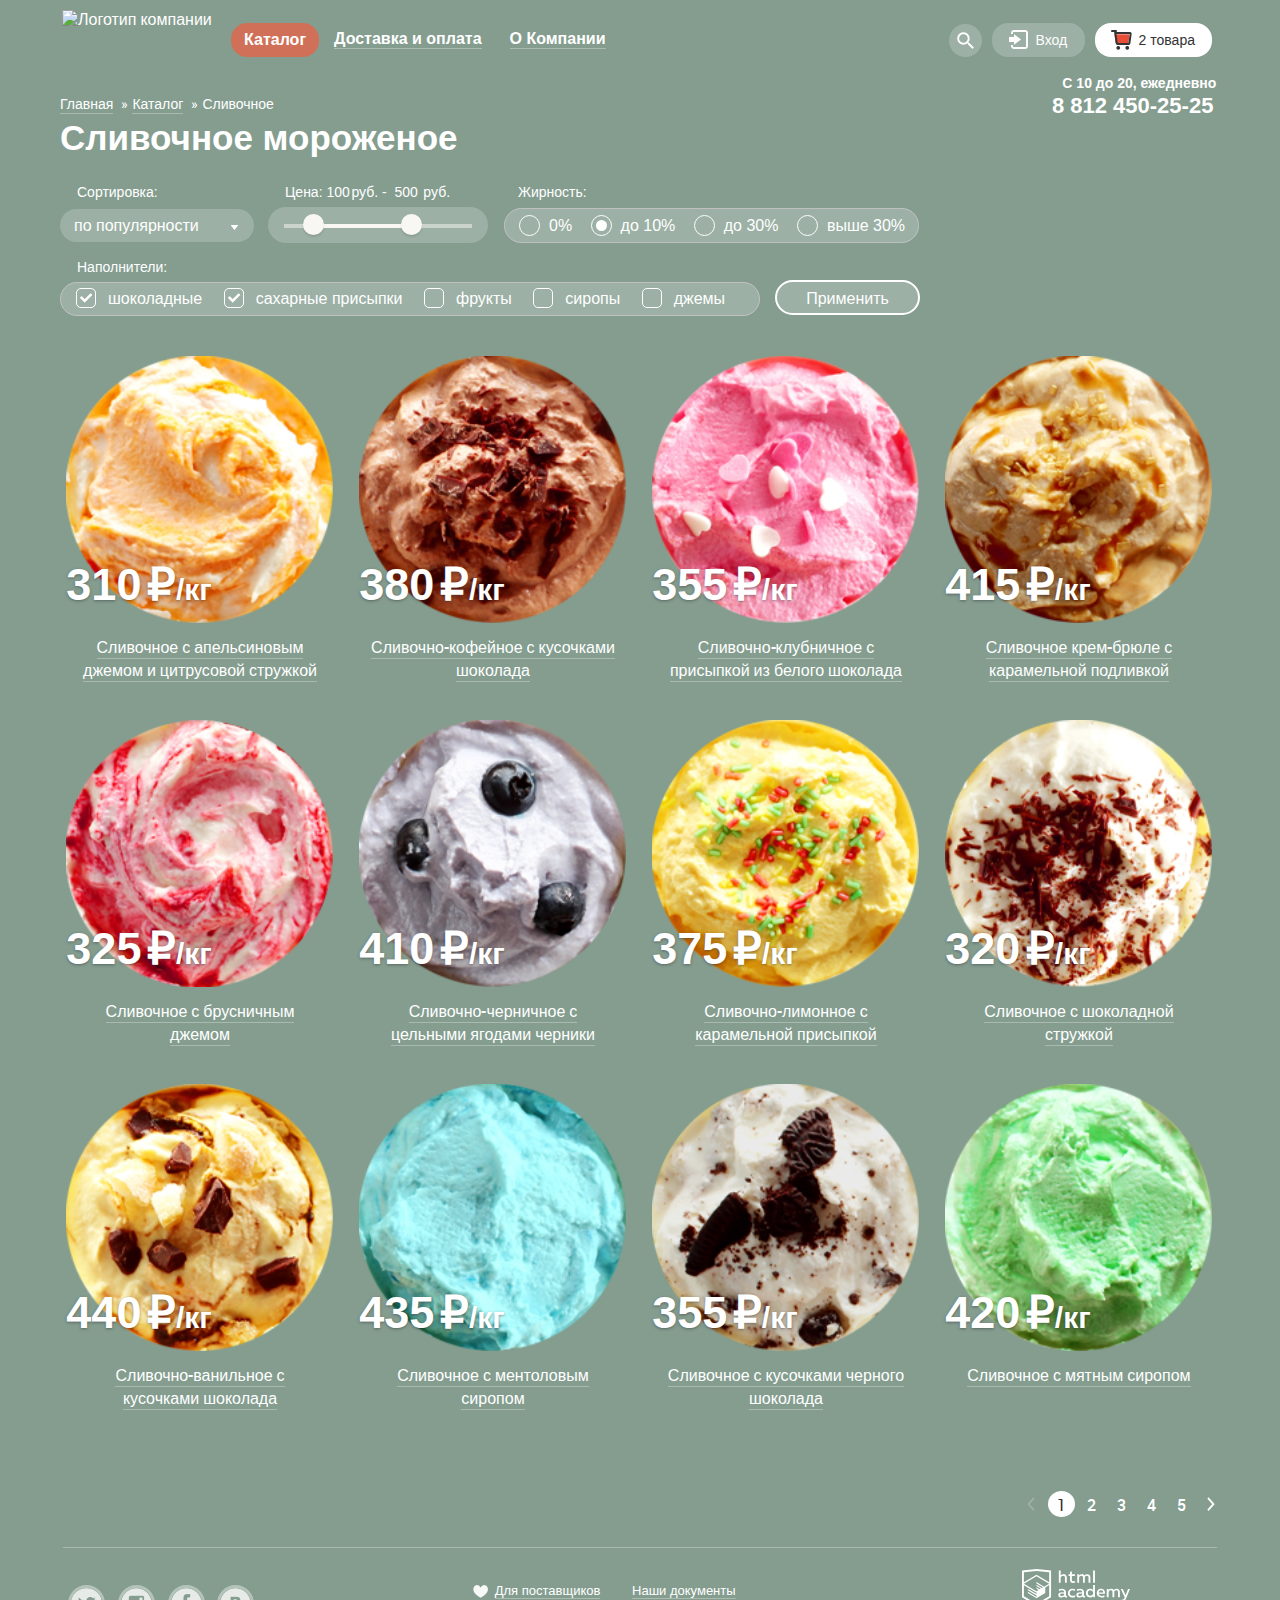
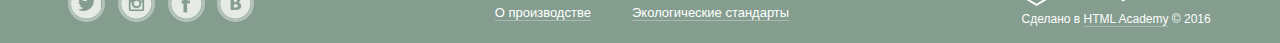
==== commit 902c5af4: "Поправки на резину" ====
--- a/catalog.html
+++ b/catalog.html
@@ -158,110 +158,134 @@
 <!--   Карточки каталога   -->
         <section class="catalog block-row">
           <article class="catalog-item catalog-hit1 col col-1">
+            <img class="catalog-card" src="img/catalog-card1.png" width="200" height="200" alt="Образец товара">
             <p class="catalog-price">310 &#8381;<span class="units">/кг</span></p>
             <p class="catalog-title">
               <a class="card-title" href="#"> Сливочное с апельсиновым джемом и цитрусовой стружкой</a>
             </p>
             <div class="mask mask1">
+              <img class="catalog-card" src="img/catalog-card1.png" width="200" height="200" alt="Образец товара">
               <a class="mini-btn" href="">Быстрый просмотр</a>
             </div>
           </article>
           <article class="catalog-item catalog-hit2 col col-1">
+            <img class="catalog-card" src="img/catalog-card2.png" width="200" height="200" alt="Образец товара">
             <p class="catalog-price">380 &#8381;<span class="units">/кг</span></p>
             <p class="catalog-title">
               <a class="card-title" href="#">Сливочно-кофейное с кусочками шоколада</a>
             </p>
             <div class="mask mask2">
+              <img class="catalog-card" src="img/catalog-card2.png" width="200" height="200" alt="Образец товара">
               <a class="mini-btn" href="">Быстрый просмотр</a>
             </div>
           </article>
           <article class="catalog-item catalog-hit3 col col-1">
+            <img class="catalog-card" src="img/catalog-card3.png" width="200" height="200" alt="Образец товара">
             <p class="catalog-price">355 &#8381;<span class="units">/кг</span></p>
             <p class="catalog-title">
               <a class="card-title" href="#">Сливочно-клубничное с присыпкой из белого шоколада</a>
             </p>
             <div class="mask mask3">
+              <img class="catalog-card" src="img/catalog-card3.png" width="200" height="200" alt="Образец товара">
               <a class="mini-btn" href="">Быстрый просмотр</a>
             </div>
           </article>
           <article class="catalog-item catalog-hit4 col col-1">
+            <img class="catalog-card" src="img/catalog-card4.png" width="200" height="200" alt="Образец товара">
             <p class="catalog-price">415 &#8381;<span class="units">/кг</span></p>
             <p class="catalog-title">
               <a class="card-title" href="#">Сливочное крем-брюле с карамельной подливкой</a>
             </p>
             <div class="mask mask4">
+              <img class="catalog-card" src="img/catalog-card4.png" width="200" height="200" alt="Образец товара">
               <a class="mini-btn" href="">Быстрый просмотр</a>
             </div>
           </article>
           <article class="catalog-item item5 col col-1">
+            <img class="catalog-card" src="img/catalog-card5.png" width="200" height="200" alt="Образец товара">
             <p class="catalog-price">325 &#8381;<span class="units">/кг</span></p>
             <p class="catalog-title">
               <a class="card-title" href="#">Сливочное с брусничным джемом</a>
             </p>
             <div class="mask mask5">
+              <img class="catalog-card" src="img/catalog-card5.png" width="200" height="200" alt="Образец товара">
               <a class="mini-btn" href="">Быстрый просмотр</a>
             </div>
           </article>
           <article class="catalog-item item6 col col-1">
+            <img class="catalog-card" src="img/catalog-card6.png" width="200" height="200" alt="Образец товара">
             <p class="catalog-price">410 &#8381;<span class="units">/кг</span></p>
             <p class="catalog-title">
               <a class="card-title" href="#">Сливочно-черничное с цельными ягодами черники</a>
             </p>
             <div class="mask mask6">
+              <img class="catalog-card" src="img/catalog-card6.png" width="200" height="200" alt="Образец товара">
               <a class="mini-btn" href="">Быстрый просмотр</a>
             </div>
           </article>        
           <article class="catalog-item item7 col col-1">
+            <img class="catalog-card" src="img/catalog-card7.png" width="200" height="200" alt="Образец товара">
             <p class="catalog-price">375 &#8381;<span class="units">/кг</span></p>
             <p class="catalog-title">
               <a class="card-title" href="#">Сливочно-лимонное с карамельной присыпкой</a>
             </p>
             <div class="mask mask7">
+              <img class="catalog-card" src="img/catalog-card7.png" width="200" height="200" alt="Образец товара">
               <a class="mini-btn" href="">Быстрый просмотр</a>
             </div>
           </article>
           <article class="catalog-item item8 col col-1">
+            <img class="catalog-card" src="img/catalog-card8.png" width="200" height="200" alt="Образец товара">
             <p class="catalog-price">320 &#8381;<span class="units">/кг</span></p>
             <p class="catalog-title">
               <a class="card-title" href="#">Сливочное с шоколадной стружкой</a>
             </p>
             <div class="mask mask8">
+              <img class="catalog-card" src="img/catalog-card8.png" width="200" height="200" alt="Образец товара">
               <a class="mini-btn" href="">Быстрый просмотр</a>
             </div>
           </article>
           <article class="catalog-item item9 col col-1">
+            <img class="catalog-card" src="img/catalog-card9.png" width="200" height="200" alt="Образец товара">
             <p class="catalog-price">440 &#8381;<span class="units">/кг</span></p>
             <p class="catalog-title">
               <a class="card-title" href="#">Сливочно-ванильное с кусочками шоколада</a>
             </p>
             <div class="mask mask9">
+              <img class="catalog-card" src="img/catalog-card9.png" width="200" height="200" alt="Образец товара">
               <a class="mini-btn" href="">Быстрый просмотр</a>
             </div>
           </article>
           <article class="catalog-item item10 col col-1">
+            <img class="catalog-card" src="img/catalog-card10.png" width="200" height="200" alt="Образец товара">
             <p class="catalog-price">435 &#8381;<span class="units">/кг</span></p>
             <p class="catalog-title">
               <a class="card-title" href="#">Сливочное с ментоловым сиропом</a>
             </p>
             <div class="mask mask10">
+              <img class="catalog-card" src="img/catalog-card10.png" width="200" height="200" alt="Образец товара">
               <a class="mini-btn" href="">Быстрый просмотр</a>
             </div>
           </article>
           <article class="catalog-item item11 col col-1">
+            <img class="catalog-card" src="img/catalog-card11.png" width="200" height="200" alt="Образец товара">
             <p class="catalog-price">355 &#8381;<span class="units">/кг</span></p>
             <p class="catalog-title">
               <a class="card-title" href="#">Сливочное с кусочками черного шоколада</a>
             </p>
             <div class="mask mask11">
+              <img class="catalog-card" src="img/catalog-card11.png" width="200" height="200" alt="Образец товара">
               <a class="mini-btn" href="">Быстрый просмотр</a>
             </div>
           </article>
           <article class="catalog-item item12 col col-1">
+            <img class="catalog-card" src="img/catalog-card12.png" width="200" height="200" alt="Образец товара">
             <p class="catalog-price">420 &#8381;<span class="units">/кг</span></p>
             <p class="catalog-title">
               <a class="card-title" href="#">Сливочное с мятным сиропом</a>
             </p>
             <div class="mask mask12">
+              <img class="catalog-card" src="img/catalog-card12.png" width="200" height="200" alt="Образец товара">
               <a class="mini-btn" href="">Быстрый просмотр</a>
             </div>
           </article>
--- a/css/style.css
+++ b/css/style.css
@@ -139,7 +139,7 @@
   width: 154px;
 /*  width: 17.11%;*/
   font-size: 0;
-  margin-left: -5px;
+  margin-left: -0.556%;
 }
 .logo a {
   display: block;
@@ -581,6 +581,7 @@
   font-weight: 700;
 }
 .banners p {
+  min-height: 63px;
   margin: 18px 0 24px;
 }
 .banners a {
@@ -617,7 +618,7 @@
   position: relative;
   min-height: 276px;
   margin-top: 1px;
-  padding-top: 66px;
+/*  padding-top: 66px;*/
   font-size: 16px;
   line-height: 22px;
   z-index: 1;
@@ -631,9 +632,13 @@
   height: 61px;
   z-index: 5;
 }
+.catalog-item .catalog-card {
+  width: 100%;
+  height: 100%;
+}
 .catalog-item .catalog-price {
   position: relative;
-  margin-top: 74px;
+  margin-top: -62px;
   font-size: 45px;
   font-weight: 600;
   line-height: 45px;
@@ -654,7 +659,7 @@
   display: block;
 /*  width: 192px;*/
   width: 96%;
-  margin-top: 10px;
+  margin-top: 9px;
   padding-top: 12px;
 /*  padding-left: 8px;*/
   padding-left: 4.17%;
@@ -678,6 +683,7 @@
   color: #ffbc9e;
   border-bottom: 1px solid rgba(255,188,158, 0.3);
 }
+/*
 .catalog-hit1 {
   background: transparent url("../img/catalog-card1.png") no-repeat 50% 0;
   background-size: 100%;
@@ -694,11 +700,12 @@
   background: transparent url("../img/catalog-card4.png") no-repeat 50% 0;
   background-size: 100%;
 }
+*/
 /*Главная - О компании*/
 .about-block {
 /*  min-height: 372px;*/
-/*  padding: 25px 20px 0;*/
-  padding: 25px 2.33%;
+  padding: 25px 20px;
+/*  padding: 25px 2.33%;*/
   font-size: 0;
   background: transparent url(../img/waffle-pattern.jpg);
   color: #000000;
@@ -716,7 +723,7 @@
   position: relative;
   display: inline-block;
 /*  width: 342px;*/
-  width: 41.2%;
+  width: 41.5%;
   margin: 21px 0 0 56px;
 /*  margin: 22px 0 0 6.7%;*/
   padding: 0;
@@ -729,9 +736,9 @@
 }
 .about-block p:nth-of-type(2n+1) {
 /*  width: 343px;*/
-  width: 42%;
+  width: 42.2%;
 /*  margin-right: 22px;*/
-  margin-right: 2.8%;
+  margin-right: 2.6%;
 }
 .about-block p::before {
   position: absolute;
@@ -743,16 +750,16 @@
   background: transparent url("../img/sprite.png") no-repeat;
 }
 .about-block .ice-cream::before {
-  background-position: -619px -5px;
+  background-position: -619px -4px;
 }
 .about-block .cow::before {
-  background-position: -152px -5px;
+  background-position: -152px -4px;
 }
 .about-block .leaf::before {
-  background-position: -375px -5px;
+  background-position: -375px -4px;
 }
 .about-block .term::before {
-  background-position: -678px -5px;
+  background-position: -678px -4px;
 }
 /*Главная - блог и подписка*/
 .block-row:last-of-type {
@@ -769,8 +776,8 @@
 }
 .blog-news {
   min-height: 220px;
-/*  padding: 22px 20px 30px;*/
-  padding: 22px 2.35% 30px;
+  padding: 22px 20px 30px;
+/*  padding: 22px 2.35% 30px;*/
   background: transparent url("../img/strawberry-bg1200.jpg") no-repeat right;
   border-radius: 15px;
 }
@@ -806,11 +813,12 @@
 /*  margin: 5px;*/
   margin: 5px 1.25%;
   background-color: #f8f7f4;
-/*  padding: 15px 20px;*/
-  padding: 18px 4.78%;
+  padding: 18px 20px;
+/*  padding: 18px 4.78%;*/
   border-radius: 10px;
 }
 .mailing p {
+  min-height: 86px;
   margin-top: 13px;
   margin-bottom: 15px; 
 }
@@ -821,12 +829,11 @@
   font-weight: 400;
 }
 .mailing input {
-  display: inline-block;
 /*  width: 229px;*/
   width: 61.85%;
-  margin-right: 7px;
-/*  padding: 8px 15px;*/
-  padding: 9px 3.76%;
+  margin-right: 6px;
+  padding: 9px 15px;
+/*  padding: 9px 3.76%;*/
   border-radius: 5px;
   vertical-align: top;
   background-color: #ffffff;
@@ -835,9 +842,11 @@
   border: 1px solid #d3d3d2;
 }
 .mailing button {
+  float: right;
   display: inline-block;
   width: 129px;
   height: 44px;
+  margin-top: 0;
   outline: none;
   border: none;
 }
@@ -888,7 +897,8 @@
   height: 46px;
   margin-top: 25px;
   padding: 10px 22px;
-  padding-left: 34px;
+  text-align: center;
+/*  padding-left: 30px;*/
 }
 /*
 .card-place .card-marker {
@@ -1228,7 +1238,7 @@
 }
 .catalog p.catalog-price {
   position: relative;
-  margin-top: 70px;
+  margin-top: -67px;
   margin-bottom: 15px;
   z-index: 5;
   font-family: "Roboto", "Arial", serif;
@@ -1251,6 +1261,7 @@
   line-height: 22px;
   font-weight: 500;
 }
+/*
 .item5 {
   background: transparent url("../img/catalog-card5.png") no-repeat 50% 0;
 }
@@ -1275,6 +1286,7 @@
 .item12 {
   background: transparent url("../img/catalog-card12.png") no-repeat 50% 0;
 }
+*/
 .catalog-item .mask {
   display: none;
   position: absolute;
@@ -1290,20 +1302,24 @@
   background-color: rgba(255, 255, 255, 0.3);
   background-repeat: no-repeat;
   background-position: center 9px;
-  background-size: 90.91%;
   border-radius: 5px;
   box-shadow: 0px 20px 20px 0 rgba(0, 0, 0, 0.4);
 }
+.mask .catalog-card {
+  margin-bottom: 84px;
+  width: 100%;
+}
 .mask .mini-btn {
   position: relative;
   display: block;
   width: 200px;
-  margin: 290px auto 8px;
+  margin: 0px auto 8px;
   padding: 12px;
   padding-top: 11px;
   z-index: 6;
   text-align: center;
 }
+/*
 .catalog-item .mask1 {
   background-image: url("../img/catalog-card1.png");
 }
@@ -1340,6 +1356,7 @@
 .catalog-item .mask12 {
   background-image: url("../img/catalog-card12.png");
 }
+*/
 .catalog-item:hover {
   z-index: 2;
 }
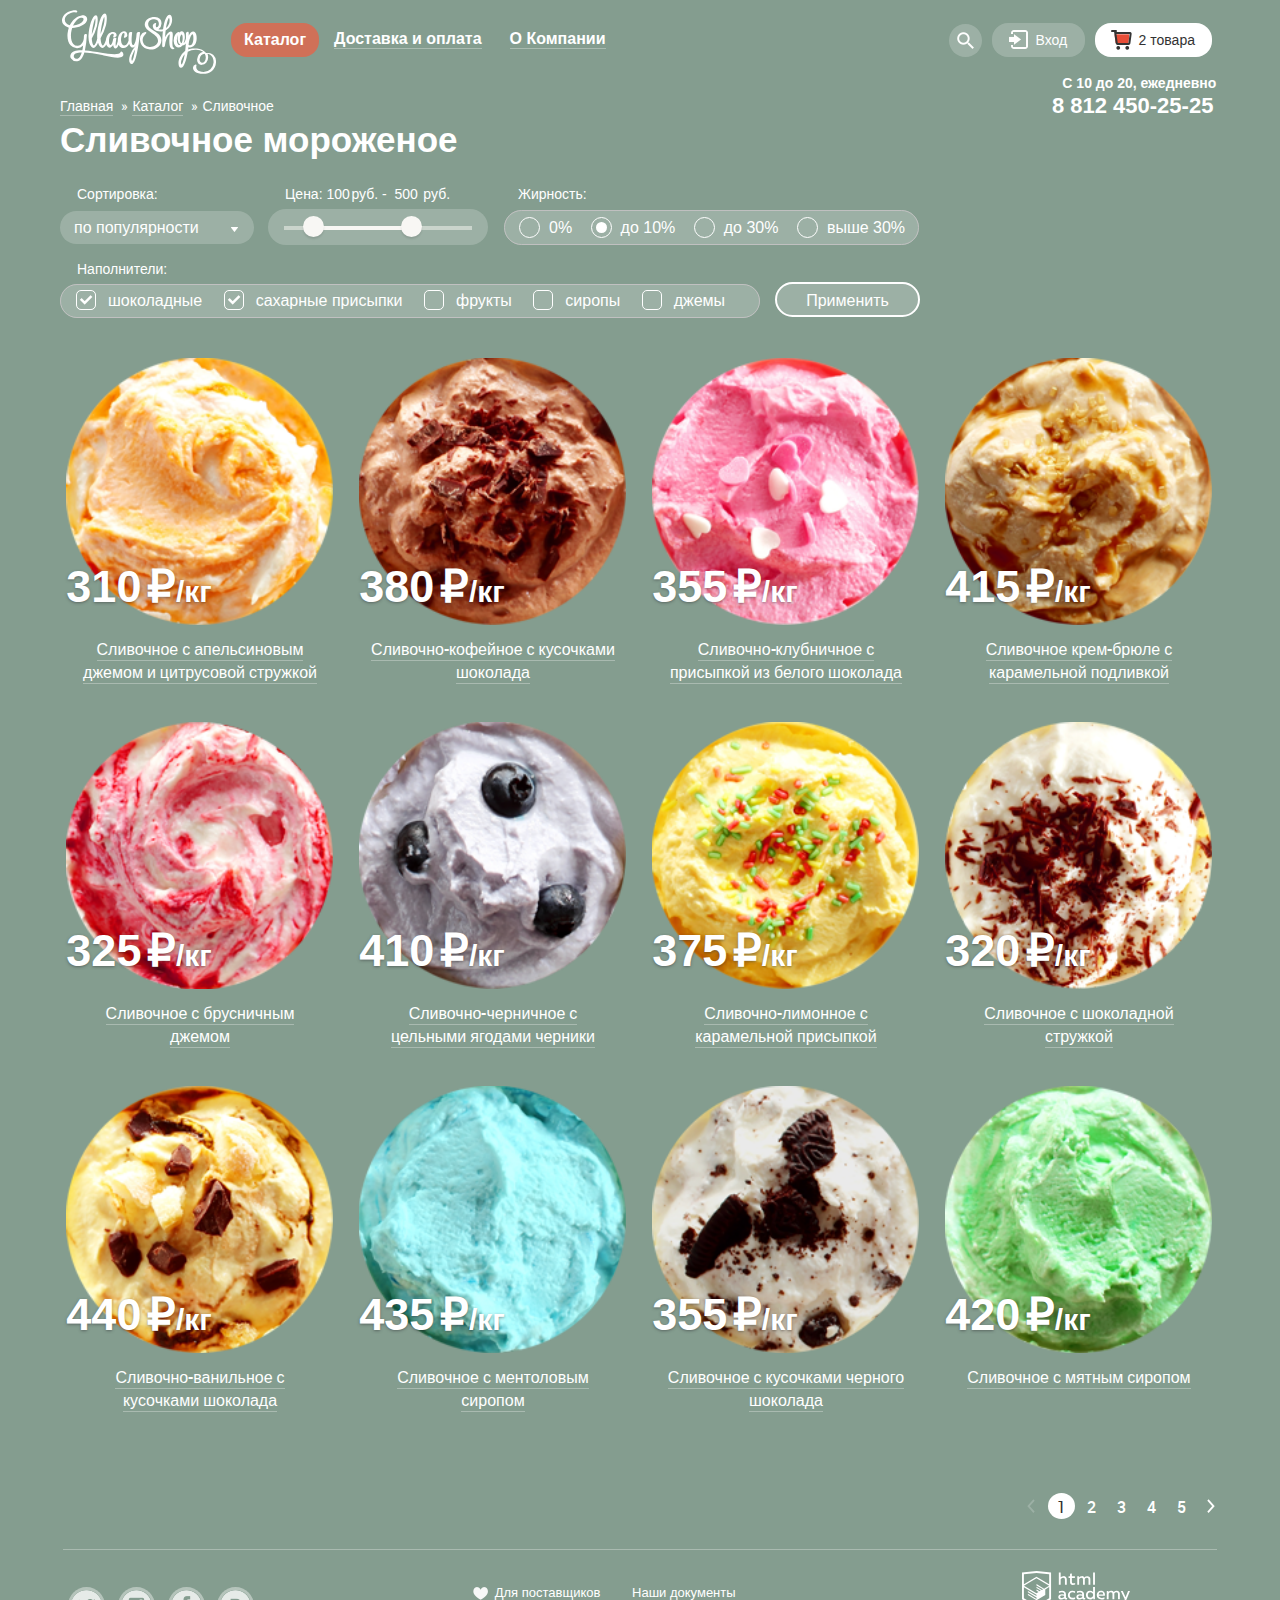
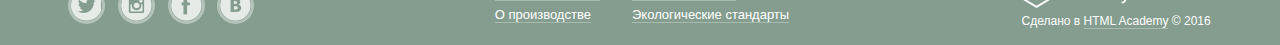
==== commit c9de8548: "проверка логотипа" ====
--- a/catalog.html
+++ b/catalog.html
@@ -14,7 +14,7 @@
       <div class="header box-center">        
         <div class="logo">
           <a href="index.html">
-            <img src="img/logo.svg" alt="Логотип компании" width="154" height="64">
+            <img src="img/logogllacy.svg" alt="Логотип компании" width="154" height="64">
           </a>
         </div>
         <nav class="main-menu">
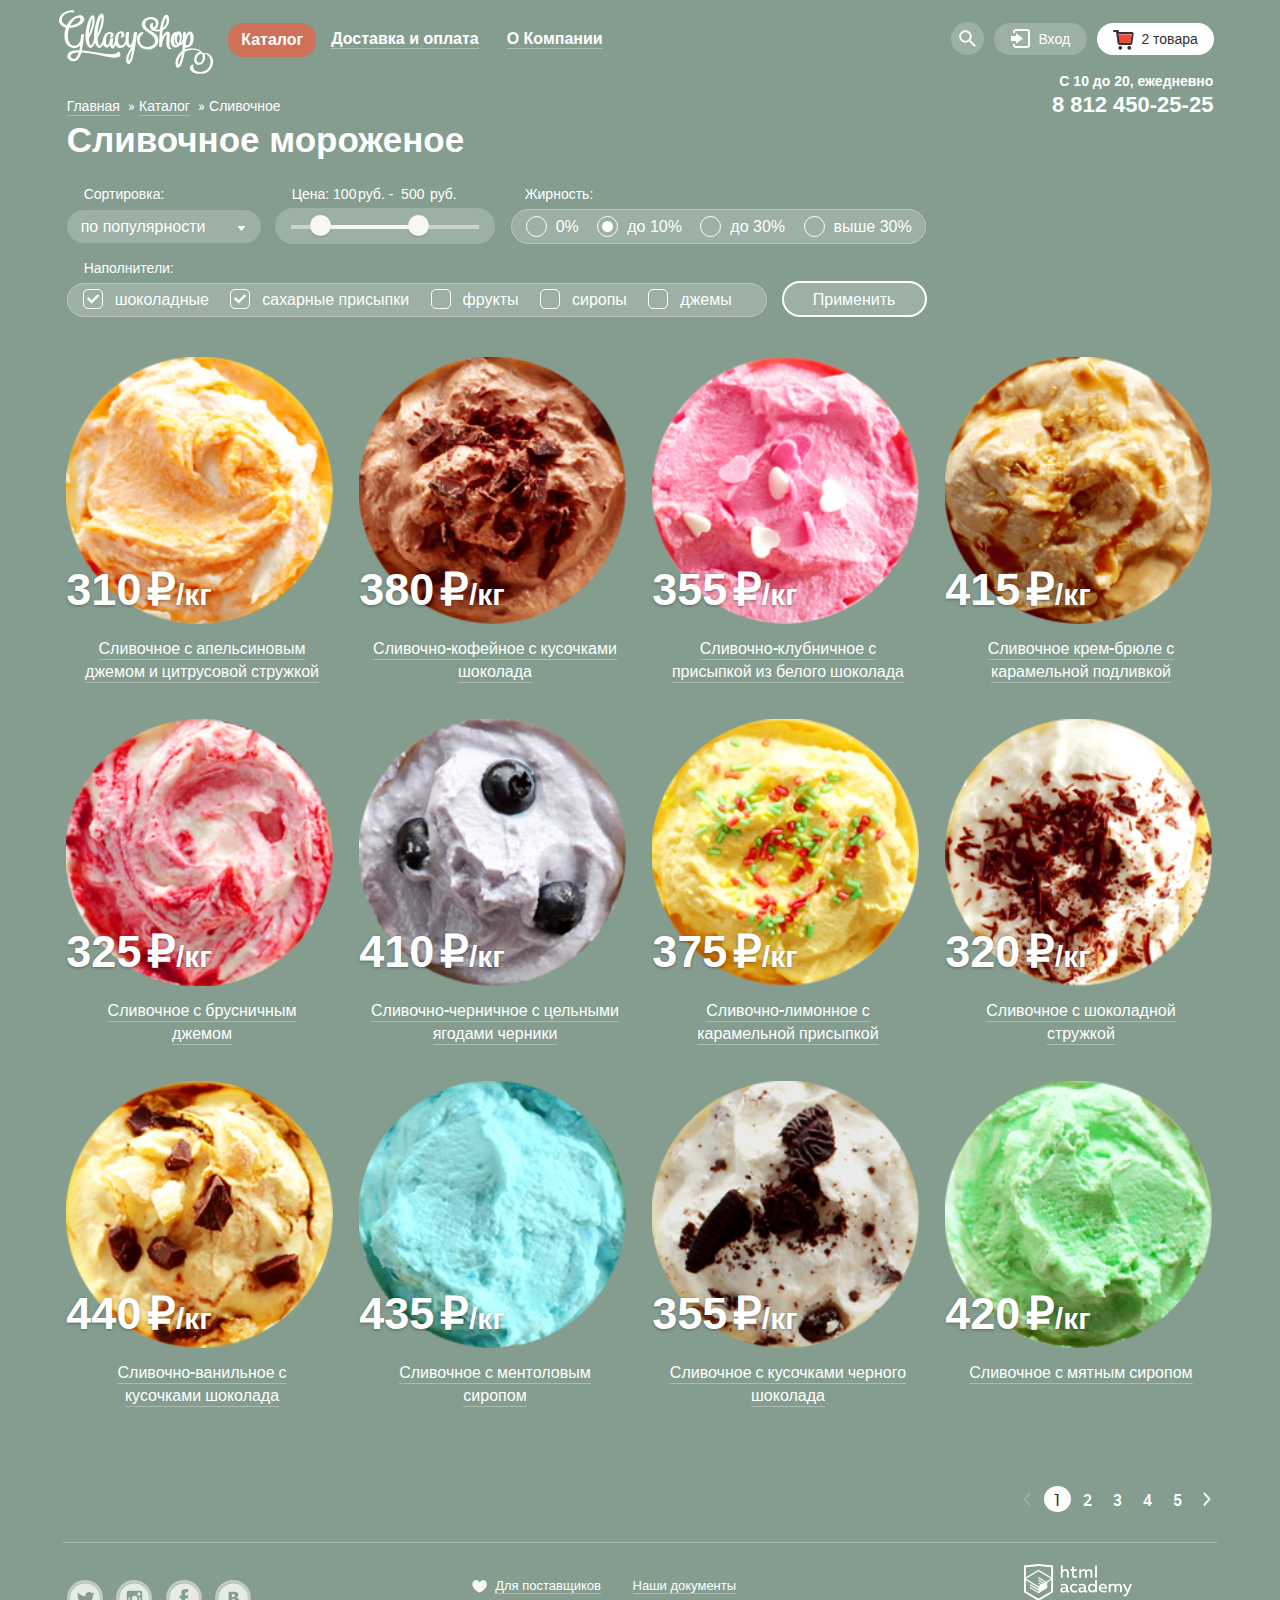
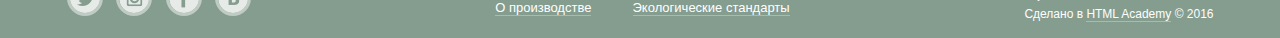
==== commit e968ddbe: "Правки для допуска" ====
--- a/catalog.html
+++ b/catalog.html
@@ -6,7 +6,7 @@
     <meta name="keywords" content="">
     <meta name="description" content="">
     <link href="css/normalize.css" rel="stylesheet">
-    <link href="css/style.css" rel="stylesheet">
+    <link href="css/style-min.css" rel="stylesheet">
   </head>  
   <body>
 <!-- Хедер  -->
@@ -152,7 +152,7 @@
               <input type="checkbox" id="syrup" name="syrup"><label for="syrup"> сиропы</label>
               <input type="checkbox" id="jam" name="jam"><label for="jam"> джемы</label>             
             </fieldset>
-            <a class="form-btn" href="#"> <input type="submit" value="Применить"></a>
+            <button type="submit">Применить</button>
           </form>
         </section>
 <!--   Карточки каталога   -->
@@ -330,6 +330,6 @@
         </div>
       </div>
     </footer>
-    <script src="js.min.js/js-min.js"></script>
+    <script src="js/js-min.js"></script>
   </body>
 </html>--- a/css/style-min.css
+++ b/css/style-min.css
@@ -0,0 +1 @@
+@font-face{font-family:'Roboto Regular';src:url(../fonts/Roboto-Regular-webfont.eot);src:url(../fonts/Roboto-Regular-webfont.eot?#iefix) format('embedded-opentype'),url(../fonts/Roboto-Regular-webfont.woff) format('woff'),url(../fonts/Roboto-Regular-webfont.ttf) format('truetype'),url(../fonts/Roboto-Regular-webfont.svg#robotoregular) format('svg');font-weight:400;font-style:normal}@font-face{font-family:'Roboto Bold';src:url(../fonts/Roboto-Bold-webfont.eot);src:url(../fonts/Roboto-Bold-webfont.eot?#iefix) format('embedded-opentype'),url(../fonts/Roboto-Bold-webfont.woff) format('woff'),url(../fonts/Roboto-Bold-webfont.ttf) format('truetype'),url(../fonts/Roboto-Bold-webfont.svg#robotobold) format('svg');font-weight:400;font-style:normal}@font-face{font-family:'Roboto Medium';src:url(../fonts/Roboto-Medium-webfont.eot);src:url(../fonts/Roboto-Medium-webfont.eot?#iefix) format('embedded-opentype'),url(../fonts/Roboto-Medium-webfont.woff) format('woff'),url(../fonts/Roboto-Medium-webfont.ttf) format('truetype'),url(../fonts/Roboto-Medium-webfont.svg#robotomedium) format('svg');font-weight:400;font-style:normal}*{margin:0;padding:0;box-sizing:border-box}body{font-family:"Roboto Regular","Arial",serif;font-size:16px;line-height:22px;font-weight:400;background:#849d8f;color:#fff}.box-center{min-width:900px;max-width:1200px;margin:0 auto;background:0 0}.block-row{margin:0 1.11%;padding:0 0 39px;font-size:0}.block-row .col{display:inline-block;margin:0 1.11%;vertical-align:top}.col-1{width:22.75%}.col-2{width:47.72%}.col-4{width:97.74%}.logo a,a{text-decoration:none}a{font-family:"Roboto Medium","Arial",serif;font-size:16px;font-weight:500;line-height:18px;color:#fff}header .box-center{position:relative;min-height:75px;padding:10px 2% 0;z-index:1}header .box-center::after{content:"";display:table;clear:both}.header div.logo,.header nav{float:left}.header .logo{width:154px;font-size:0;margin-left:-.556%}.logo a{display:block;width:154px}.header .main-menu{width:398px;margin-top:12px;margin-left:5px}.header .menu-list{width:100%;list-style:none}.menu-list>li{display:inline-block;padding-bottom:5px;vertical-align:middle;white-space:nowrap}.menu-list>li:first-of-type{margin-left:10px}.menu-list>li>a{display:block;margin-right:-2px;padding:8px 13px;color:#fff;text-decoration:none;font-size:16px;line-height:18px}.menu-list>li>a::after{display:block;content:"";height:1px;padding-top:0;background:rgba(255,255,255,.3)}.menu-list>li>a:hover{background:#f7f6f3;color:#000}.fatness input[type=radio],.filler input[type=checkbox],.menu-list>li>a.active::after,.menu-list>li>a:active::after,.menu-list>li>a:hover::after,body>input[type=radio]{display:none}.menu-list>li>.active,.menu-list>li>a:active,.menu-list>li>a:hover{padding-top:8px;border-radius:16px;text-decoration:none;text-align:center}.menu-list>li>a:active{background:#ededed;color:#000;text-shadow:inset 0 2px 2px 0 #696969}.menu-list>li>.active{background:#d07058}.catalog-list{position:relative;z-index:2}.header .menu-catalog{position:absolute;top:38px;left:-5px;display:none;width:142px;list-style:none;background:#f8f7f4;border-radius:5px;box-shadow:0 20px 20px 0 rgba(0,0,0,.4)}.menu-catalog .menu-item{display:block;padding:13px 20px 14px;font-size:14px;line-height:16px;font-weight:400;color:#323232;text-align:left;text-decoration:none}.menu-catalog a.new,.menu-list>li>a{font-family:"Roboto","Arial",serif;font-weight:700}.menu-catalog li:first-of-type::after{display:block;width:130px;height:1px;content:"";margin:0 8px 0 5px;background:rgba(0,0,0,.3)}.catalog-list:hover .menu-catalog{display:block;list-style:none}.menu-catalog li:hover{background:#fbded7}.menu-catalog li:first-of-type:hover{font-weight:700;background:#fbded7;border-radius:5px 5px 0 0}.menu-catalog li:last-of-type:hover{background:#fbded7;border-radius:0 0 5px 5px}.menu-catalog .menu-item:active{background:#f6b5a5}.menu-catalog li:first-of-type:active{font-weight:700;background:#f6b5a5;border-radius:5px 5px 0 0}.menu-catalog li:last-of-type:active{background:#f6b5a5;border-radius:0 0 5px 5px}.menu-catalog .menu-item.active{background:#d07058}.header .user{float:right;width:300px;margin-top:12px;text-align:right}.user .user-basket,.user .user-login,.user .user-search{position:relative;display:inline-block;margin-left:6px;padding-bottom:5px;vertical-align:bottom;text-align:right}.user-basket>a,.user-login>a,.user-search>a{display:inline-block;padding:8px 0;font-family:"Roboto","Arial",serif;font-size:14px;line-height:16px;font-weight:500;background:rgba(255,255,255,.2);border-radius:16px;text-decoration:none;text-align:left;vertical-align:bottom}.user .user-btn-search{width:33px;height:33px;border-radius:50%;text-indent:-9999px;background:rgba(255,255,255,.2) url(../img/sprite.png) no-repeat -428px 3px}.user .user-btn-basket,.user .user-btn-login{position:relative;width:93px;padding-left:44px}.user .user-btn-login::before{position:absolute;top:6px;left:17px;width:24px;height:22px;content:"";background:url(../img/sprite.png) no-repeat -211px -5px}.user .user-btn-basket{width:117px}.user .user-btn-basket::before{position:absolute;top:5px;left:16px;width:22px;height:22px;content:"";background:url(../img/sprite.png) no-repeat -5px -4px}.user a[class^=user-btn]:hover{color:#000;background:#fff}.user a.user-btn-search:hover{background:#fff url(../img/sprite.png) no-repeat -455px 3px}.user .user-btn-login:hover::before{position:absolute;top:6px;left:18px;width:24px;height:22px;content:"";background:url(../img/sprite.png) no-repeat -239px -4px}.header .full-basket{position:relative;color:#323232;background:#fff}.header .full-basket::before{position:absolute;top:10px;left:19px;width:15px;height:10px;content:"";background:url(../img/sprite.png) no-repeat -36px -4px}.header .full-basket::after,.user .user-btn-basket:hover::before{position:absolute;top:5px;left:16px;width:22px;height:22px;content:"";background:url(../img/sprite.png) no-repeat -61px -3px}.header-contact{position:absolute;top:72px;right:2.22%;z-index:5;width:175px;text-align:right}.header-contact .tel,.header-contact .working-hour{display:block;font-family:"Roboto","Arial",serif;font-weight:700}.header-contact .working-hour{margin-bottom:-10px;font-size:14px;line-height:18px}.header-contact .tel{margin-top:-10px;font-size:22px;line-height:26px}main .box-center{position:relative;z-index:0;padding-top:1px;padding-bottom:2px}.slider-photo{position:relative;margin:0 1.11%}.slider-focus{width:100%;overflow:hidden}.slider-box{width:300%}.slider-box div[class^=slider]{float:left;width:33.33%;min-height:561px;text-align:center}.clearfix:after{content:"";display:table;clear:both}.slider-controls{position:absolute;top:478px;left:6px;z-index:20;width:100px;text-align:center}.slider-controls label{display:inline-block;width:20px;height:20px;margin-right:5px;background-color:transparent;border:2px solid #fff;border-radius:50%;cursor:pointer}.slider-box a,p.slider-title{text-align:center;font-family:"Roboto","Arial",serif;font-weight:700}p.slider-title{display:block;margin:306px auto 40px;vertical-align:bottom;width:700px;font-size:60px;line-height:60px}.slider-box a{width:300px;height:30px;padding:12px 40px 13px;border-radius:30px;font-size:32px;line-height:44px;text-decoration:none;background:-webkit-linear-gradient(#f26843,#e74b36);background:linear-gradient(#f26843,#e74b36);text-shadow:0 2px 5px rgba(160,32,11,.76);box-shadow:0 2px 2px 0 rgba(172,16,0,.64)}.slider-box a:active,.slider-box a:hover{background:-webkit-linear-gradient(#f58669,#ec6f5e);background:linear-gradient(#f58669,#ec6f5e);box-shadow:0 2px 2px 0 #ac1000}.slider-box a:active{box-shadow:0 -2px 2px 0 #ac1000}#btn-1:checked~.toggler-bg .slider-box{-webkit-transform:translate(0);transform:translate(0)}#btn-2:checked~.toggler-bg .slider-box{-webkit-transform:translate(-33.33%);transform:translate(-33.33%)}#btn-3:checked~.toggler-bg .slider-box{-webkit-transform:translate(-66.67%);transform:translate(-66.67%)}#btn-1:checked~.toggler-bg{background:url(../img/ice-cream1.png) no-repeat 50% 84px,#849d8f url(../img/lighting1.png) no-repeat 50% 0}#btn-2:checked~.toggler-bg{background:url(../img/ice-cream2.png) no-repeat 50% 84px,#8996a6 url(../img/lighting2.png) no-repeat 50% 0}#btn-3:checked~.toggler-bg{background:url(../img/ice-cream3.png) no-repeat 50% 84px,#9d8b84 url(../img/lighting3.png) no-repeat 50% 0}#btn-1:checked~.toggler-bg label[for=btn-1],#btn-2:checked~.toggler-bg label[for=btn-2],#btn-3:checked~.toggler-bg label[for=btn-3]{background-color:#fff}.banner-left,.banner-right{min-height:229px;padding:15px 20px 15px 18px;font-family:"Roboto","Arial",serif;font-size:18px;font-weight:700;line-height:22px;border-radius:15px}.banner-left{background:url(../img/raspberry-bg1200.jpg) no-repeat}.banner-right{background:url(../img/chocolate-bg1200.jpg) no-repeat}.banners span,.mini-btn{font-family:inherit;font-size:35px;line-height:41px;font-weight:700}.banners p{min-height:63px;margin:15px 0 26px}.banners a{float:right;display:block}.mini-btn{height:45px;padding:10px 23px 13px 22px;font-size:18px;line-height:24px;color:#fff;background:-webkit-linear-gradient(#f16743,#c83725);background:linear-gradient(#f16743,#c83725);border-radius:22px;text-decoration:none;box-shadow:0 2px 2px 0 rgba(85,8,0,.54);cursor:pointer}.mini-btn:hover{background:-webkit-linear-gradient(#f58669,#ec6f5e);background:linear-gradient(#f58669,#ec6f5e);box-shadow:0 1px 2px 0 #ac1000}.mini-btn:active{background:-webkit-linear-gradient(#d74632,#e1613e);background:linear-gradient(#d74632,#e1613e);box-shadow:0 -1px 2px 0 #ac1000}.catalog-item{position:relative;min-height:276px;margin-top:1px;font-size:16px;line-height:22px;z-index:1;background-size:100%}.catalog-hit-mark{position:absolute;top:0;left:0;width:61px;height:61px;z-index:5}.catalog-item .catalog-card{width:100%;height:100%}.catalog-item .catalog-price,.catalog-item .units{font-weight:600;line-height:45px;text-shadow:0 1px 3px rgba(49,50,53,.5)}.catalog-item .catalog-price{position:relative;margin-top:-64px;text-align:left;word-spacing:-7px;z-index:5;font-size:45px}.catalog-item .units{font-size:30px}.catalog-item .catalog-title{position:relative;z-index:5;display:block;width:96%;margin-top:9px;padding-top:12px;padding-left:4.17%;text-align:center}.catalog-item .card-title{padding-bottom:0;font-family:"Roboto Medium","Arial",serif;font-size:16px;line-height:22px;font-weight:500;text-align:center;color:#fff;border-bottom:1px solid rgba(255,255,255,.3)}.breadcrumbs .breadcrumbs-menu:active,.breadcrumbs .breadcrumbs-menu:hover,.catalog-item .card-title:active,.catalog-item .card-title:hover{color:#ffbc9e;border-bottom:1px solid rgba(255,188,158,.3)}.about-block{padding:25px 20px;font-size:0;background:url(../img/waffle-pattern.jpg);color:#000;border-radius:15px}.about-block p,h2.about-title{font-family:"Roboto","Arial",serif}h2.about-title{text-align:left;white-space:pre-wrap;font-size:24px;line-height:30px;font-weight:500}.about-block p{position:relative;display:inline-block;max-width:48%;min-width:47.8%;margin:22px 0 0;padding-left:56px;font-size:16px;line-height:22px;color:#323232;font-weight:400;vertical-align:top}.about-block p:nth-of-type(2n+1){max-width:48.7%;margin-right:2.5%}.about-block p::before{position:absolute;top:-13px;left:0;content:"";width:49px;height:49px;background:url(../img/sprite.png) no-repeat}.about-block .ice-cream::before{background-position:-620px -4px}.about-block .cow::before{background-position:-152px -5px}.about-block .leaf::before{background-position:-377px -4px}.about-block .term::before{background-position:-679px -5px}.block-row:last-of-type{padding-bottom:38px}.blog-news p{margin-bottom:6px;font-size:16px;line-height:22px;color:#5a5a5a;font-weight:400}.blog-news a,.blog-news p,.mailing p{font-family:"Roboto","Arial",serif}.mailing p{min-height:86px;margin-top:11px;margin-bottom:15px;font-size:16px;line-height:22px;color:#5a5a5a;font-weight:400}.blog-news,.mailing{min-height:220px;border-radius:15px}.blog-news{padding:22px 20px 30px;background:url(../img/strawberry-bg1200.jpg) no-repeat right}.blog-news a{display:inline-block;width:285px;font-size:24px;line-height:29px;font-weight:700;color:#353535;border-bottom:none;text-decoration:underline}.blog-news span{background:rgba(255,255,255,.6)}.blog-news a:active,.blog-news a:hover{color:#e84d37}.mailing{background:url(../img/post-fon.jpg)}.mailing .basic-background{width:97.62%;min-height:210px;margin:5px 1.25%;background-color:#f8f7f4;padding:18px 20px;border-radius:10px}.card-place .card-contacts,.catalog-center h1,.mailing form{font-family:"Roboto","Arial",serif;font-size:16px;line-height:24px;font-weight:400}.mailing input{max-width:72.3%;min-width:62%;margin-right:6px;padding:9px 12px;border-radius:5px;vertical-align:top;background-color:#fff;box-shadow:none;outline:none;border:1px solid #d3d3d2}.mailing button{float:right;display:inline-block;width:129px;height:44px;margin-top:0;padding:9px 18px 11px;outline:none;border:none}.card-place{position:relative;min-height:428px;background:url(../img/map1200.jpg) no-repeat center}.card-place .card-contacts{position:absolute;bottom:62px;left:50%;width:302px;height:305px;margin-left:20%;padding:18px 25px;font-size:18px;color:#323232;font-weight:700;background-color:rgba(255,255,255,.98);border-radius:15px}.card-contacts p{margin:1px 0 19px}.card-contacts .tel{margin:6px 0 18px;line-height:20px}.card-contacts h3,.card-contacts span{display:block;width:172px;margin:10px 0 0;font-size:14px;line-height:20px;font-weight:400}.card-contacts span{margin:3px 0 0}.card-contacts .card-btn{display:block;height:46px;margin-top:25px;padding:10px 22px;text-align:center}main .catalog-center{padding-top:7px;padding-bottom:1px}.breadcrumbs{margin:10px 0 0 2.22%}.breadcrumbs ul{list-style:none;padding:1px 0 0}.breadcrumbs li{display:inline-block;vertical-align:top;font-size:14px;font-weight:400;white-space:pre-wrap;word-spacing:-.3px}.breadcrumbs .breadcrumbs-menu{font-family:"Roboto Medium","Arial",serif;font-size:14px;font-weight:400;border-bottom:1px solid rgba(255,255,255,.3)}.catalog-center h1{margin-top:2px;margin-left:2.22%;margin-bottom:20px;font-size:35px;line-height:41px;text-align:left;font-weight:700}.filters{margin:0 2.22%;text-align:left}.filters button,.filters fieldset,.filters input{display:inline-block;background:rgba(255,255,255,.2)}.filters .range-controls,.filters button,.filters fieldset,.filters input,.filters select{vertical-align:middle;font-family:"Roboto","Arial",serif;font-size:16px;line-height:18px;font-weight:500}.filters select{background:rgba(255,255,255,.2);position:relative;width:250px;z-index:5;padding:7px 10px;background:0 0;border:none;outline:none;color:#fff;cursor:pointer;display:block}.filters .range-controls{display:inline-block}.filters .range-controls,.filters .select-container{margin-top:6px;margin-right:10px;border-radius:18px}.fatness,.filters button[type=submit]{border-radius:18px}.fatness{margin-top:6px;margin-right:10px;padding:8px 10px 7px}.filters .select-container{position:relative;display:inline-block;overflow:hidden;width:194px;padding:0 23px 0 0;color:#fff;background:rgba(255,255,255,.2);vertical-align:middle;cursor:pointer}.filters .select-container::after{position:absolute;top:16px;right:15px;display:inline-block;width:8px;height:5px;content:"";color:#fff;background:url(../img/sprite.png) no-repeat -490px -5px}.filters select:hover{color:#000;background:0 0}.filters .select-container:hover,.filters button[type=submit]:hover{color:#000;background:#fff}.filters .select-container:hover::after{position:absolute;top:16px;left:171px;display:block;width:8px;height:5px;content:"";background:url(../img/sprite.png) no-repeat -507px -6px}.filters select:focus{color:#000;background:#fff}.filters .max-price,.filters .min-price,.filters .price-controls,.filters form>label{display:inline-block;font-family:"Roboto","Arial",serif;font-size:14px;line-height:16px;font-weight:500;vertical-align:bottom}.filters .price-controls,.filters form>label{margin:6px 17px 0;background:0 0;width:170px}.price-controls span{white-space:pre-wrap}.filters .max-price,.filters .min-price{width:25px;color:#fff;border:none;outline:none;box-shadow:none;background:#849d8f}.filters .range-controls{position:relative;width:220px;min-height:36px;padding:7px 16px;overflow:hidden;background:rgba(255,255,255,.2)}.range-controls .scale{display:inline-block;width:188px;height:4px;margin-left:0;margin-top:9px;background-color:rgba(248,247,244,.5)}.range-controls .bar{width:105px;height:4px;margin-left:25px;background-color:#f8f7f4}.range-controls .toggle{position:absolute;display:block;top:7px;left:35px;width:21px;height:21px;background:#f8f7f4;cursor:pointer;border-radius:50%;box-shadow:0 2px 2px 0 rgba(0,0,0,.1)}.range-controls .max-toggle{margin-left:98px}.range-controls .toggle:hover{width:24px;height:24px;box-shadow:0 2px 2px 0 rgba(0,0,0,.1)}.filters .label-fatness{margin-left:42px}.filters .fatness{width:415px;margin-right:0}.fatness label{margin-right:10px;margin-left:4px;padding-left:30px;cursor:pointer}.fatness label,.filler label{position:relative;display:inline-block}.fatness label:last-of-type,.filler label:last-of-type{margin-right:0}.fatness label::before{position:absolute;display:block;top:-2px;left:0;width:19px;height:19px;content:"";background:0 0;border:1px solid #fff;border-radius:50%}input[name^=fat]:checked+label::after{position:absolute;top:3px;left:5px;display:block;width:11px;height:11px;content:"";background:#fff;border-radius:50%}.filters .filler{width:700px;margin:7px 0 40px;padding:7px 10px;background:rgba(255,255,255,.2);border-radius:18px}.filler label{margin-right:12px;margin-left:5px;padding-left:32px;cursor:pointer}.filler label::before{position:absolute;display:block;top:-2px;left:0;width:18px;height:18px;content:"";background:0 0;border:1px solid #fff;border-radius:5px}.filler label:active::before,.filler label:hover::before,input[type=checkbox]:checked+label:active::before,input[type=checkbox]:checked+label:hover::before{width:16px;height:16px;border:2px solid #fff}input[type=checkbox]:checked+label::before{background:url(../img/sprite.png) no-repeat -93px -6px}input[type=checkbox]:checked+label:active::before,input[type=checkbox]:checked+label:hover::before{background:url(../img/sprite.png) no-repeat -94px -7px}.filters .fieldset-title{display:block;width:250px;margin-top:16px}.filters button[type=submit]{width:145px;margin:-36px 0 0 11px;padding:8px 10px 6px;color:#fff;background:rgba(255,255,255,.2);outline:none;box-shadow:none;border:2px solid #fff;cursor:pointer}.filters button[type=submit]:active{color:#323232;background:#fff;opacity:.8;box-shadow:inset 0 2px 2px 0 #6c6d6c}.catalog .catalog-item,.catalog p.catalog-price{position:relative;font-family:"Roboto","Arial",serif}.catalog .catalog-item{line-height:22px;background-size:100%;margin-bottom:36px;font-size:16px}.catalog p.catalog-price{margin-top:-63px;margin-bottom:15px;z-index:5;font-size:45px;font-weight:700}.catalog .catalog-title{position:relative;width:97.5%;margin-top:0;padding-top:5px;padding-left:4.17%;z-index:5}.catalog-title a{font-family:"Roboto","Arial",serif;font-size:16px;line-height:22px;font-weight:500}.catalog-item .mask{display:none;position:absolute;top:-9px;left:50%;width:110%;z-index:4;-webkit-transform:translateX(-50%);transform:translateX(-50%);padding:9px 10px;background-color:rgba(255,255,255,.3);background-repeat:no-repeat;background-position:center 9px;border-radius:5px;box-shadow:0 20px 20px 0 rgba(0,0,0,.4)}.mask .catalog-card{width:100%;margin:0 auto;padding-bottom:64px}.mask .mini-btn{position:relative;display:block;width:200px;margin:0 auto 17px;padding:11px;z-index:6;text-align:center}.catalog-item:hover{z-index:2}.catalog-item:hover .mask{display:block}.catalog-item:hover .card-title{border-bottom:none}.catalog-hits .mask-hit{padding-top:7px}.page-number{min-width:200px;margin:43px 10px 0;padding-bottom:30px;font-size:16px;white-space:nowrap;border-bottom:1px solid rgba(255,255,255,.3)}.page-number ul{margin-right:-6px;list-style:none;text-align:right}.page-number li{display:inline-block;vertical-align:middle;text-align:center;line-height:26px}.page-number a,.page-number span{display:block;width:27px;height:26px;margin:0 2px 0 -3px;padding-top:5px;text-decoration:none;font-size:16px;color:#fff;line-height:18px;font-weight:500;text-align:center}.page-number a:hover{border-radius:50%;background:rgba(255,255,255,.2);color:#fff}.page-number a:active{border-radius:50%;background:#fff;color:#323232}.page-number .prev,.page-number .prev:active,.page-number .prev:hover{background:url(../img/sprite.png) no-repeat -533px 1px;text-indent:-9999px}.page-number .next,.page-number .next:active,.page-number .next:hover{background:url(../img/sprite.png) no-repeat -515px 1px;text-indent:-9999px}.page-number .current-page{border-radius:50%;background:#fff;color:#323232}.page-number .disabled{opacity:.2}.catalog-center .block-row:last-of-type{padding-bottom:0}footer .box-center{padding:26px 2% 22px}footer .box-center,footer a{font-family:"Roboto","Arial",serif;font-size:13px;line-height:16px;font-weight:400;text-align:center}.social-btn a,footer .footer-menu,footer img,footer p,footer ul{display:inline-block;vertical-align:middle}footer .social-btn{float:left;padding-top:13px;padding-left:4px}footer .social{width:30px;height:30px;margin-right:16px;border-bottom:none;box-shadow:0 0 0 3px rgba(255,255,255,.6);border-radius:50%;text-align:center;background:url(../img/sprite.png);opacity:.8;text-indent:-9999px}footer .social-tw{background-position:-738px -5px}footer .social-inst{background-position:-336px -5px}footer .social-fb{background-position:-270px -5px}footer .social-vk{background-position:-778px -5px}footer .social-fb:hover,footer .social-inst:hover,footer .social-tw:hover,footer .social-vk:hover{opacity:1;box-shadow:0 0 0 3px rgba(255,255,255,.8)}footer a.social-fb:active,footer a.social-inst:active,footer a.social-tw:active,footer a.social-vk:active{opacity:.8;box-shadow:inset 0 2px 2px 0 rgba(0,0,0,.4),0 0 0 3px rgba(255,255,255,.8)}.footer-menu{margin-left:-50px;padding-left:40px;text-align:left}.footer-menu ul{list-style:none}.footer-menu-col2{margin-left:22px}.footer-menu li{padding-left:6px}.footer-menu .docs,.footer-menu .for-caterer{margin-top:8px;margin-bottom:6px}.ecostandarts,.production{margin-bottom:0}.footer-menu .for-caterer{position:relative}.footer-menu .for-caterer::before{position:absolute;top:1px;left:-17px;display:block;content:"";width:15px;height:14px;background:url(../img/sprite.png) no-repeat -311px -4px}.copyright a,.footer-menu a{border-bottom:1px solid rgba(255,255,255,.3)}.copyright a:active,.copyright a:hover,.footer-menu a:active,.footer-menu a:hover{color:#ffbc9e;border-bottom:1px solid rgba(255,188,158,.3)}.footer-logo{float:right;width:190px;margin-top:-6px;text-align:left}footer .copyright{width:190px;margin:5px 0 0}.copyright a,.modal-content,footer .copyright{font-size:12px;line-height:16px;font-family:"Roboto","Arial",serif;color:#fefefe;font-weight:400}.modal-content{position:absolute;top:36px;right:0;display:none;z-index:10;padding:20px 15px;font-size:13px;color:#333;background-color:#f8f7f4;box-shadow:0 20px 20px 0 rgba(0,0,0,.4);border-radius:5px}.modal-content form{border:none;outline:none;box-shadow:none;background:0 0}.modal-content .label-box{position:relative;display:block}.modal-content label{position:absolute;top:-55px;left:15px;display:block;padding:0;pointer-events:none;font-size:16px;font-weight:400;line-height:24px;color:#999}.modal-content .modal-field{padding:10px 15px;background:#fff;border:1px solid #d3d3d2;border-radius:5px;outline:none;font-size:16px;font-weight:700;line-height:24px;color:#000}.modal-content .modal-field:hover{border:3px solid #d3d3d2;padding:9px 13px}.modal-content .modal-field:focus{border:3px solid #5b9ddf;padding:9px 13px}.modal-content .modal-field:valid{font-weight:700}.modal-field:focus+.label-box .modal-label,.modal-field:valid+.label-box .modal-label{-webkit-transform:translateY(-27px);transform:translateY(-27px);font-size:11px;line-height:13px}.modal-field:focus+.label-box .modal-label{color:#5b9ddf}.modal-search{width:341px;min-height:84px;padding-bottom:0;text-align:center}.modal-search input{width:311px;margin-bottom:20px}.user-basket.full:hover .modal-basket-full,.user-login:hover .modal-enter,.user-search:hover .modal-search{display:block}.modal-enter{width:277px;min-height:214px;padding:20px 17px 22px 19px}.modal-enter input{width:241px;margin-bottom:20px}.modal-enter button{float:left;outline:none;border:none;display:block;width:100px;padding:10px 25px}.modal-enter .helper-wrapper{position:relative;top:5px;left:121px;width:119px;min-height:40px}.modal-enter .helper{position:absolute;color:#323232;text-align:left}.helper-wrapper a{display:block;width:119px;margin-bottom:5px;padding:0;color:#323232;font-size:13px;line-height:16px;font-weight:400;text-decoration:underline;vertical-align:bottom}.modal-basket-full{width:540px;min-height:186px;padding:26px 14px 12px 16px;text-align:right}.modal-basket-full .product-table,.modal-basket-full span{display:block;margin-bottom:15px}.modal-basket-full a.mini-btn{display:inline-block;vertical-align:bottom}.modal-basket-full .product-table{display:table;width:510px;border-bottom:1px solid #cacac7}.modal-basket-full .table-row{display:table-row;width:100%;margin-bottom:19px}.modal-basket-full .table-cell{display:table-cell;text-align:left}.modal-basket-full .cell-delete{width:4.9%;padding-top:11px;padding-right:14px}.modal-basket-full .btn-delete{position:relative;width:11px;height:11px;border:none;outline:none;cursor:pointer;background:0 0}.modal-basket-full .btn-delete::after,.modal-basket-full .btn-delete::before{position:absolute;top:5px;left:-2px;content:"";width:14px;height:1px;background:#353535}.modal-basket-full .btn-delete::before{-webkit-transform:rotate(45deg);transform:rotate(45deg)}.modal-basket-full .btn-delete::after{-webkit-transform:rotate(-45deg);transform:rotate(-45deg)}.modal-basket-full .cell-icon{width:9%;padding-right:14px;vertical-align:middle}.modal-basket-full .cell-name{width:45%;padding-top:11px}.modal-basket-full .cell-amount,.modal-basket-full .cell-price{width:23.5%;padding-top:11px;text-align:center}.modal-basket-full .cell-price{width:15%}.product-table span{display:inline-block;margin:0;padding:0;color:#999}.modal-basket-full .summ{font-size:15px;font-weight:700}@-webkit-keyframes scale{0%{-webkit-transform:scale(0) translateY(-2500px);transform:scale(0) translateY(-2500px)}70%{-webkit-transform:scale(1.3) translateY(100px);transform:scale(1.3) translateY(100px)}90%{-webkit-transform:scale(.8) translateY(0);transform:scale(.8) translateY(0)}to{-webkit-transform:scale(1);transform:scale(1)}}@keyframes scale{0%{-webkit-transform:scale(0) translateY(-2500px);transform:scale(0) translateY(-2500px)}70%{-webkit-transform:scale(1.3) translateY(100px);transform:scale(1.3) translateY(100px)}90%{-webkit-transform:scale(.8) translateY(0);transform:scale(.8) translateY(0)}to{-webkit-transform:scale(1);transform:scale(1)}}@-webkit-keyframes shake{0%,to{-webkit-transform:skewX(0);transform:skewX(0)}10%,30%,50%,70%,90%{-webkit-transform:skewX(-10deg);transform:skewX(-10deg)}20%,40%,60%,80%{-webkit-transform:skewX(10deg);transform:skewX(10deg)}}@keyframes shake{0%,to{-webkit-transform:skewX(0);transform:skewX(0)}10%,30%,50%,70%,90%{-webkit-transform:skewX(-10deg);transform:skewX(-10deg)}20%,40%,60%,80%{-webkit-transform:skewX(10deg);transform:skewX(10deg)}}.modal-link{position:fixed;top:20%;left:50%;display:none;width:478px;max-width:100%;min-height:443px;margin-left:-239px;padding:18px 25px 27px 24px;z-index:100;text-align:left;border-radius:10px}.modal-content-close{position:absolute;top:16px;right:16px;width:16px;height:16px;font-size:0;border:0;outline:0;cursor:pointer;background-color:transparent}.modal-content-close::after,.modal-content-close::before{position:absolute;top:7px;right:-2px;width:20px;height:2px;content:"";background-color:#000}.modal-content-close::before{-webkit-transform:rotate(45deg);transform:rotate(45deg)}.modal-content-close::after{-webkit-transform:rotate(-45deg);transform:rotate(-45deg)}.modal-link .link-title{display:block;margin-bottom:20px;font-size:24px;line-height:28px;font-weight:500;color:#323232}.modal-link input,.modal-link textarea{font-size:16px;line-height:24px;font-weight:400;color:#999}.modal-link input{width:267px;margin-bottom:20px}.modal-link textarea{width:428px;margin-bottom:25px}.modal-link button{float:right;outline:none;border:none;cursor:pointer}.modal-link-show{display:block;-webkit-animation-name:scale;animation-name:scale;-webkit-animation-duration:1s;animation-duration:1s}.modal-overlay{position:fixed;top:0;left:0;z-index:50;display:none;width:100%;height:100%;background:rgba(0,0,0,.5)}.modal-overlay-show{display:block}.modal-error{-webkit-animation:shake 1s;animation:shake 1s}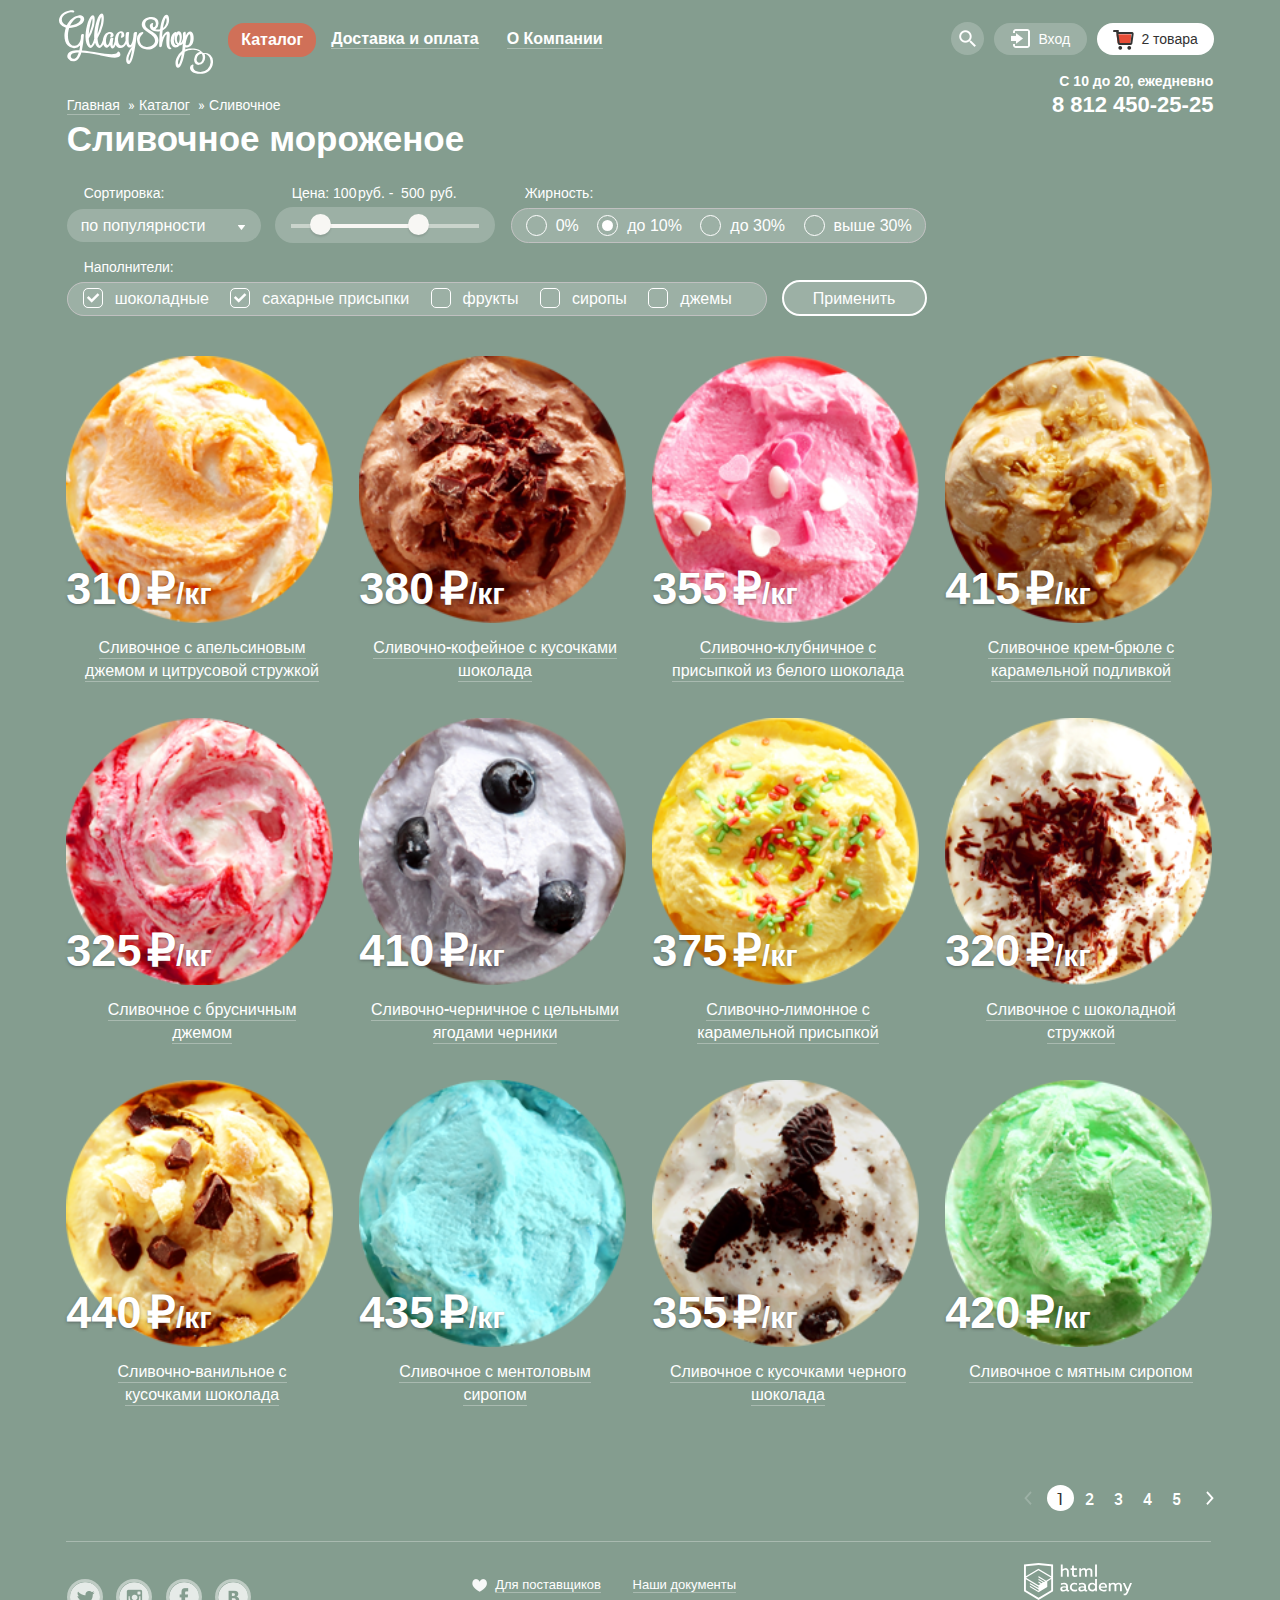
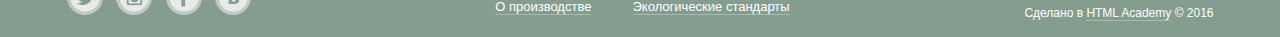
==== commit 74ef379c: "Исправления после первой проверки" ====
--- a/catalog.html
+++ b/catalog.html
@@ -104,13 +104,13 @@
     <main>
       <div class="box-center catalog-center">
 <!--    Хлебные крошки    -->
-        <div class="breadcrumbs">
-          <ul>
+<!--        <div class="breadcrumbs">-->
+          <ul class="breadcrumbs">
             <li><a class="breadcrumbs-menu" href="index.html">Главная</a>   &raquo;</li>
             <li><a class="breadcrumbs-menu" href="#">Каталог</a>   &raquo;</li>
             <li><span>Сливочное</span></li>
           </ul>
-        </div>
+<!--        </div>-->
         <h1>Сливочное мороженое</h1>
 <!--   Фильтры   -->
         <section class="filters">
@@ -164,7 +164,7 @@
               <a class="card-title" href="#"> Сливочное с апельсиновым джемом и цитрусовой стружкой</a>
             </p>
             <div class="mask mask1">
-              <img class="catalog-card" src="img/catalog-card1.png" width="200" height="200" alt="Образец товара">
+<!--              <img class="catalog-card" src="img/catalog-card1.png" width="200" height="200" alt="Образец товара">-->
               <a class="mini-btn" href="">Быстрый просмотр</a>
             </div>
           </article>
@@ -175,7 +175,7 @@
               <a class="card-title" href="#">Сливочно-кофейное с кусочками шоколада</a>
             </p>
             <div class="mask mask2">
-              <img class="catalog-card" src="img/catalog-card2.png" width="200" height="200" alt="Образец товара">
+<!--              <img class="catalog-card" src="img/catalog-card2.png" width="200" height="200" alt="Образец товара">-->
               <a class="mini-btn" href="">Быстрый просмотр</a>
             </div>
           </article>
@@ -186,7 +186,7 @@
               <a class="card-title" href="#">Сливочно-клубничное с присыпкой из белого шоколада</a>
             </p>
             <div class="mask mask3">
-              <img class="catalog-card" src="img/catalog-card3.png" width="200" height="200" alt="Образец товара">
+<!--              <img class="catalog-card" src="img/catalog-card3.png" width="200" height="200" alt="Образец товара">-->
               <a class="mini-btn" href="">Быстрый просмотр</a>
             </div>
           </article>
@@ -197,7 +197,7 @@
               <a class="card-title" href="#">Сливочное крем-брюле с карамельной подливкой</a>
             </p>
             <div class="mask mask4">
-              <img class="catalog-card" src="img/catalog-card4.png" width="200" height="200" alt="Образец товара">
+<!--              <img class="catalog-card" src="img/catalog-card4.png" width="200" height="200" alt="Образец товара">-->
               <a class="mini-btn" href="">Быстрый просмотр</a>
             </div>
           </article>
@@ -208,7 +208,7 @@
               <a class="card-title" href="#">Сливочное с брусничным джемом</a>
             </p>
             <div class="mask mask5">
-              <img class="catalog-card" src="img/catalog-card5.png" width="200" height="200" alt="Образец товара">
+<!--              <img class="catalog-card" src="img/catalog-card5.png" width="200" height="200" alt="Образец товара">-->
               <a class="mini-btn" href="">Быстрый просмотр</a>
             </div>
           </article>
@@ -219,7 +219,7 @@
               <a class="card-title" href="#">Сливочно-черничное с цельными ягодами черники</a>
             </p>
             <div class="mask mask6">
-              <img class="catalog-card" src="img/catalog-card6.png" width="200" height="200" alt="Образец товара">
+<!--              <img class="catalog-card" src="img/catalog-card6.png" width="200" height="200" alt="Образец товара">-->
               <a class="mini-btn" href="">Быстрый просмотр</a>
             </div>
           </article>        
@@ -230,7 +230,7 @@
               <a class="card-title" href="#">Сливочно-лимонное с карамельной присыпкой</a>
             </p>
             <div class="mask mask7">
-              <img class="catalog-card" src="img/catalog-card7.png" width="200" height="200" alt="Образец товара">
+<!--              <img class="catalog-card" src="img/catalog-card7.png" width="200" height="200" alt="Образец товара">-->
               <a class="mini-btn" href="">Быстрый просмотр</a>
             </div>
           </article>
@@ -241,7 +241,7 @@
               <a class="card-title" href="#">Сливочное с шоколадной стружкой</a>
             </p>
             <div class="mask mask8">
-              <img class="catalog-card" src="img/catalog-card8.png" width="200" height="200" alt="Образец товара">
+<!--              <img class="catalog-card" src="img/catalog-card8.png" width="200" height="200" alt="Образец товара">-->
               <a class="mini-btn" href="">Быстрый просмотр</a>
             </div>
           </article>
@@ -252,7 +252,7 @@
               <a class="card-title" href="#">Сливочно-ванильное с кусочками шоколада</a>
             </p>
             <div class="mask mask9">
-              <img class="catalog-card" src="img/catalog-card9.png" width="200" height="200" alt="Образец товара">
+<!--              <img class="catalog-card" src="img/catalog-card9.png" width="200" height="200" alt="Образец товара">-->
               <a class="mini-btn" href="">Быстрый просмотр</a>
             </div>
           </article>
@@ -263,7 +263,7 @@
               <a class="card-title" href="#">Сливочное с ментоловым сиропом</a>
             </p>
             <div class="mask mask10">
-              <img class="catalog-card" src="img/catalog-card10.png" width="200" height="200" alt="Образец товара">
+<!--              <img class="catalog-card" src="img/catalog-card10.png" width="200" height="200" alt="Образец товара">-->
               <a class="mini-btn" href="">Быстрый просмотр</a>
             </div>
           </article>
@@ -274,7 +274,7 @@
               <a class="card-title" href="#">Сливочное с кусочками черного шоколада</a>
             </p>
             <div class="mask mask11">
-              <img class="catalog-card" src="img/catalog-card11.png" width="200" height="200" alt="Образец товара">
+<!--              <img class="catalog-card" src="img/catalog-card11.png" width="200" height="200" alt="Образец товара">-->
               <a class="mini-btn" href="">Быстрый просмотр</a>
             </div>
           </article>
@@ -285,12 +285,12 @@
               <a class="card-title" href="#">Сливочное с мятным сиропом</a>
             </p>
             <div class="mask mask12">
-              <img class="catalog-card" src="img/catalog-card12.png" width="200" height="200" alt="Образец товара">
-              <a class="mini-btn" href="">Быстрый просмотр</a>
-            </div>
-          </article>
-          <div class="page-number">
-            <ul>
+<!--              <img class="catalog-card" src="img/catalog-card12.png" width="200" height="200" alt="Образец товара">-->
+              <a class="mini-btn" href="">Быстрый просмотр</a>
+            </div>
+          </article>
+<!--          <div class="page-number">-->
+            <ul class="page-number">
               <li><a class="prev disabled" href="#">Назад</a></li>
               <li><span class="page1 current-page">1</span></li>
               <li><a class="page2" href="#">2</a></li>
@@ -299,7 +299,7 @@
               <li><a class="page5" href="#">5</a></li>
               <li><a class="next" href="#">Вперед</a></li>
             </ul>
-          </div>
+<!--          </div>-->
         </section>
       </div>
     </main>
--- a/css/style-min.css
+++ b/css/style-min.css
@@ -1 +1 @@
-@font-face{font-family:'Roboto Regular';src:url(../fonts/Roboto-Regular-webfont.eot);src:url(../fonts/Roboto-Regular-webfont.eot?#iefix) format('embedded-opentype'),url(../fonts/Roboto-Regular-webfont.woff) format('woff'),url(../fonts/Roboto-Regular-webfont.ttf) format('truetype'),url(../fonts/Roboto-Regular-webfont.svg#robotoregular) format('svg');font-weight:400;font-style:normal}@font-face{font-family:'Roboto Bold';src:url(../fonts/Roboto-Bold-webfont.eot);src:url(../fonts/Roboto-Bold-webfont.eot?#iefix) format('embedded-opentype'),url(../fonts/Roboto-Bold-webfont.woff) format('woff'),url(../fonts/Roboto-Bold-webfont.ttf) format('truetype'),url(../fonts/Roboto-Bold-webfont.svg#robotobold) format('svg');font-weight:400;font-style:normal}@font-face{font-family:'Roboto Medium';src:url(../fonts/Roboto-Medium-webfont.eot);src:url(../fonts/Roboto-Medium-webfont.eot?#iefix) format('embedded-opentype'),url(../fonts/Roboto-Medium-webfont.woff) format('woff'),url(../fonts/Roboto-Medium-webfont.ttf) format('truetype'),url(../fonts/Roboto-Medium-webfont.svg#robotomedium) format('svg');font-weight:400;font-style:normal}*{margin:0;padding:0;box-sizing:border-box}body{font-family:"Roboto Regular","Arial",serif;font-size:16px;line-height:22px;font-weight:400;background:#849d8f;color:#fff}.box-center{min-width:900px;max-width:1200px;margin:0 auto;background:0 0}.block-row{margin:0 1.11%;padding:0 0 39px;font-size:0}.block-row .col{display:inline-block;margin:0 1.11%;vertical-align:top}.col-1{width:22.75%}.col-2{width:47.72%}.col-4{width:97.74%}.logo a,a{text-decoration:none}a{font-family:"Roboto Medium","Arial",serif;font-size:16px;font-weight:500;line-height:18px;color:#fff}header .box-center{position:relative;min-height:75px;padding:10px 2% 0;z-index:1}header .box-center::after{content:"";display:table;clear:both}.header div.logo,.header nav{float:left}.header .logo{width:154px;font-size:0;margin-left:-.556%}.logo a{display:block;width:154px}.header .main-menu{width:398px;margin-top:12px;margin-left:5px}.header .menu-list{width:100%;list-style:none}.menu-list>li{display:inline-block;padding-bottom:5px;vertical-align:middle;white-space:nowrap}.menu-list>li:first-of-type{margin-left:10px}.menu-list>li>a{display:block;margin-right:-2px;padding:8px 13px;color:#fff;text-decoration:none;font-size:16px;line-height:18px}.menu-list>li>a::after{display:block;content:"";height:1px;padding-top:0;background:rgba(255,255,255,.3)}.menu-list>li>a:hover{background:#f7f6f3;color:#000}.fatness input[type=radio],.filler input[type=checkbox],.menu-list>li>a.active::after,.menu-list>li>a:active::after,.menu-list>li>a:hover::after,body>input[type=radio]{display:none}.menu-list>li>.active,.menu-list>li>a:active,.menu-list>li>a:hover{padding-top:8px;border-radius:16px;text-decoration:none;text-align:center}.menu-list>li>a:active{background:#ededed;color:#000;text-shadow:inset 0 2px 2px 0 #696969}.menu-list>li>.active{background:#d07058}.catalog-list{position:relative;z-index:2}.header .menu-catalog{position:absolute;top:38px;left:-5px;display:none;width:142px;list-style:none;background:#f8f7f4;border-radius:5px;box-shadow:0 20px 20px 0 rgba(0,0,0,.4)}.menu-catalog .menu-item{display:block;padding:13px 20px 14px;font-size:14px;line-height:16px;font-weight:400;color:#323232;text-align:left;text-decoration:none}.menu-catalog a.new,.menu-list>li>a{font-family:"Roboto","Arial",serif;font-weight:700}.menu-catalog li:first-of-type::after{display:block;width:130px;height:1px;content:"";margin:0 8px 0 5px;background:rgba(0,0,0,.3)}.catalog-list:hover .menu-catalog{display:block;list-style:none}.menu-catalog li:hover{background:#fbded7}.menu-catalog li:first-of-type:hover{font-weight:700;background:#fbded7;border-radius:5px 5px 0 0}.menu-catalog li:last-of-type:hover{background:#fbded7;border-radius:0 0 5px 5px}.menu-catalog .menu-item:active{background:#f6b5a5}.menu-catalog li:first-of-type:active{font-weight:700;background:#f6b5a5;border-radius:5px 5px 0 0}.menu-catalog li:last-of-type:active{background:#f6b5a5;border-radius:0 0 5px 5px}.menu-catalog .menu-item.active{background:#d07058}.header .user{float:right;width:300px;margin-top:12px;text-align:right}.user .user-basket,.user .user-login,.user .user-search{position:relative;display:inline-block;margin-left:6px;padding-bottom:5px;vertical-align:bottom;text-align:right}.user-basket>a,.user-login>a,.user-search>a{display:inline-block;padding:8px 0;font-family:"Roboto","Arial",serif;font-size:14px;line-height:16px;font-weight:500;background:rgba(255,255,255,.2);border-radius:16px;text-decoration:none;text-align:left;vertical-align:bottom}.user .user-btn-search{width:33px;height:33px;border-radius:50%;text-indent:-9999px;background:rgba(255,255,255,.2) url(../img/sprite.png) no-repeat -428px 3px}.user .user-btn-basket,.user .user-btn-login{position:relative;width:93px;padding-left:44px}.user .user-btn-login::before{position:absolute;top:6px;left:17px;width:24px;height:22px;content:"";background:url(../img/sprite.png) no-repeat -211px -5px}.user .user-btn-basket{width:117px}.user .user-btn-basket::before{position:absolute;top:5px;left:16px;width:22px;height:22px;content:"";background:url(../img/sprite.png) no-repeat -5px -4px}.user a[class^=user-btn]:hover{color:#000;background:#fff}.user a.user-btn-search:hover{background:#fff url(../img/sprite.png) no-repeat -455px 3px}.user .user-btn-login:hover::before{position:absolute;top:6px;left:18px;width:24px;height:22px;content:"";background:url(../img/sprite.png) no-repeat -239px -4px}.header .full-basket{position:relative;color:#323232;background:#fff}.header .full-basket::before{position:absolute;top:10px;left:19px;width:15px;height:10px;content:"";background:url(../img/sprite.png) no-repeat -36px -4px}.header .full-basket::after,.user .user-btn-basket:hover::before{position:absolute;top:5px;left:16px;width:22px;height:22px;content:"";background:url(../img/sprite.png) no-repeat -61px -3px}.header-contact{position:absolute;top:72px;right:2.22%;z-index:5;width:175px;text-align:right}.header-contact .tel,.header-contact .working-hour{display:block;font-family:"Roboto","Arial",serif;font-weight:700}.header-contact .working-hour{margin-bottom:-10px;font-size:14px;line-height:18px}.header-contact .tel{margin-top:-10px;font-size:22px;line-height:26px}main .box-center{position:relative;z-index:0;padding-top:1px;padding-bottom:2px}.slider-photo{position:relative;margin:0 1.11%}.slider-focus{width:100%;overflow:hidden}.slider-box{width:300%}.slider-box div[class^=slider]{float:left;width:33.33%;min-height:561px;text-align:center}.clearfix:after{content:"";display:table;clear:both}.slider-controls{position:absolute;top:478px;left:6px;z-index:20;width:100px;text-align:center}.slider-controls label{display:inline-block;width:20px;height:20px;margin-right:5px;background-color:transparent;border:2px solid #fff;border-radius:50%;cursor:pointer}.slider-box a,p.slider-title{text-align:center;font-family:"Roboto","Arial",serif;font-weight:700}p.slider-title{display:block;margin:306px auto 40px;vertical-align:bottom;width:700px;font-size:60px;line-height:60px}.slider-box a{width:300px;height:30px;padding:12px 40px 13px;border-radius:30px;font-size:32px;line-height:44px;text-decoration:none;background:-webkit-linear-gradient(#f26843,#e74b36);background:linear-gradient(#f26843,#e74b36);text-shadow:0 2px 5px rgba(160,32,11,.76);box-shadow:0 2px 2px 0 rgba(172,16,0,.64)}.slider-box a:active,.slider-box a:hover{background:-webkit-linear-gradient(#f58669,#ec6f5e);background:linear-gradient(#f58669,#ec6f5e);box-shadow:0 2px 2px 0 #ac1000}.slider-box a:active{box-shadow:0 -2px 2px 0 #ac1000}#btn-1:checked~.toggler-bg .slider-box{-webkit-transform:translate(0);transform:translate(0)}#btn-2:checked~.toggler-bg .slider-box{-webkit-transform:translate(-33.33%);transform:translate(-33.33%)}#btn-3:checked~.toggler-bg .slider-box{-webkit-transform:translate(-66.67%);transform:translate(-66.67%)}#btn-1:checked~.toggler-bg{background:url(../img/ice-cream1.png) no-repeat 50% 84px,#849d8f url(../img/lighting1.png) no-repeat 50% 0}#btn-2:checked~.toggler-bg{background:url(../img/ice-cream2.png) no-repeat 50% 84px,#8996a6 url(../img/lighting2.png) no-repeat 50% 0}#btn-3:checked~.toggler-bg{background:url(../img/ice-cream3.png) no-repeat 50% 84px,#9d8b84 url(../img/lighting3.png) no-repeat 50% 0}#btn-1:checked~.toggler-bg label[for=btn-1],#btn-2:checked~.toggler-bg label[for=btn-2],#btn-3:checked~.toggler-bg label[for=btn-3]{background-color:#fff}.banner-left,.banner-right{min-height:229px;padding:15px 20px 15px 18px;font-family:"Roboto","Arial",serif;font-size:18px;font-weight:700;line-height:22px;border-radius:15px}.banner-left{background:url(../img/raspberry-bg1200.jpg) no-repeat}.banner-right{background:url(../img/chocolate-bg1200.jpg) no-repeat}.banners span,.mini-btn{font-family:inherit;font-size:35px;line-height:41px;font-weight:700}.banners p{min-height:63px;margin:15px 0 26px}.banners a{float:right;display:block}.mini-btn{height:45px;padding:10px 23px 13px 22px;font-size:18px;line-height:24px;color:#fff;background:-webkit-linear-gradient(#f16743,#c83725);background:linear-gradient(#f16743,#c83725);border-radius:22px;text-decoration:none;box-shadow:0 2px 2px 0 rgba(85,8,0,.54);cursor:pointer}.mini-btn:hover{background:-webkit-linear-gradient(#f58669,#ec6f5e);background:linear-gradient(#f58669,#ec6f5e);box-shadow:0 1px 2px 0 #ac1000}.mini-btn:active{background:-webkit-linear-gradient(#d74632,#e1613e);background:linear-gradient(#d74632,#e1613e);box-shadow:0 -1px 2px 0 #ac1000}.catalog-item{position:relative;min-height:276px;margin-top:1px;font-size:16px;line-height:22px;z-index:1;background-size:100%}.catalog-hit-mark{position:absolute;top:0;left:0;width:61px;height:61px;z-index:5}.catalog-item .catalog-card{width:100%;height:100%}.catalog-item .catalog-price,.catalog-item .units{font-weight:600;line-height:45px;text-shadow:0 1px 3px rgba(49,50,53,.5)}.catalog-item .catalog-price{position:relative;margin-top:-64px;text-align:left;word-spacing:-7px;z-index:5;font-size:45px}.catalog-item .units{font-size:30px}.catalog-item .catalog-title{position:relative;z-index:5;display:block;width:96%;margin-top:9px;padding-top:12px;padding-left:4.17%;text-align:center}.catalog-item .card-title{padding-bottom:0;font-family:"Roboto Medium","Arial",serif;font-size:16px;line-height:22px;font-weight:500;text-align:center;color:#fff;border-bottom:1px solid rgba(255,255,255,.3)}.breadcrumbs .breadcrumbs-menu:active,.breadcrumbs .breadcrumbs-menu:hover,.catalog-item .card-title:active,.catalog-item .card-title:hover{color:#ffbc9e;border-bottom:1px solid rgba(255,188,158,.3)}.about-block{padding:25px 20px;font-size:0;background:url(../img/waffle-pattern.jpg);color:#000;border-radius:15px}.about-block p,h2.about-title{font-family:"Roboto","Arial",serif}h2.about-title{text-align:left;white-space:pre-wrap;font-size:24px;line-height:30px;font-weight:500}.about-block p{position:relative;display:inline-block;max-width:48%;min-width:47.8%;margin:22px 0 0;padding-left:56px;font-size:16px;line-height:22px;color:#323232;font-weight:400;vertical-align:top}.about-block p:nth-of-type(2n+1){max-width:48.7%;margin-right:2.5%}.about-block p::before{position:absolute;top:-13px;left:0;content:"";width:49px;height:49px;background:url(../img/sprite.png) no-repeat}.about-block .ice-cream::before{background-position:-620px -4px}.about-block .cow::before{background-position:-152px -5px}.about-block .leaf::before{background-position:-377px -4px}.about-block .term::before{background-position:-679px -5px}.block-row:last-of-type{padding-bottom:38px}.blog-news p{margin-bottom:6px;font-size:16px;line-height:22px;color:#5a5a5a;font-weight:400}.blog-news a,.blog-news p,.mailing p{font-family:"Roboto","Arial",serif}.mailing p{min-height:86px;margin-top:11px;margin-bottom:15px;font-size:16px;line-height:22px;color:#5a5a5a;font-weight:400}.blog-news,.mailing{min-height:220px;border-radius:15px}.blog-news{padding:22px 20px 30px;background:url(../img/strawberry-bg1200.jpg) no-repeat right}.blog-news a{display:inline-block;width:285px;font-size:24px;line-height:29px;font-weight:700;color:#353535;border-bottom:none;text-decoration:underline}.blog-news span{background:rgba(255,255,255,.6)}.blog-news a:active,.blog-news a:hover{color:#e84d37}.mailing{background:url(../img/post-fon.jpg)}.mailing .basic-background{width:97.62%;min-height:210px;margin:5px 1.25%;background-color:#f8f7f4;padding:18px 20px;border-radius:10px}.card-place .card-contacts,.catalog-center h1,.mailing form{font-family:"Roboto","Arial",serif;font-size:16px;line-height:24px;font-weight:400}.mailing input{max-width:72.3%;min-width:62%;margin-right:6px;padding:9px 12px;border-radius:5px;vertical-align:top;background-color:#fff;box-shadow:none;outline:none;border:1px solid #d3d3d2}.mailing button{float:right;display:inline-block;width:129px;height:44px;margin-top:0;padding:9px 18px 11px;outline:none;border:none}.card-place{position:relative;min-height:428px;background:url(../img/map1200.jpg) no-repeat center}.card-place .card-contacts{position:absolute;bottom:62px;left:50%;width:302px;height:305px;margin-left:20%;padding:18px 25px;font-size:18px;color:#323232;font-weight:700;background-color:rgba(255,255,255,.98);border-radius:15px}.card-contacts p{margin:1px 0 19px}.card-contacts .tel{margin:6px 0 18px;line-height:20px}.card-contacts h3,.card-contacts span{display:block;width:172px;margin:10px 0 0;font-size:14px;line-height:20px;font-weight:400}.card-contacts span{margin:3px 0 0}.card-contacts .card-btn{display:block;height:46px;margin-top:25px;padding:10px 22px;text-align:center}main .catalog-center{padding-top:7px;padding-bottom:1px}.breadcrumbs{margin:10px 0 0 2.22%}.breadcrumbs ul{list-style:none;padding:1px 0 0}.breadcrumbs li{display:inline-block;vertical-align:top;font-size:14px;font-weight:400;white-space:pre-wrap;word-spacing:-.3px}.breadcrumbs .breadcrumbs-menu{font-family:"Roboto Medium","Arial",serif;font-size:14px;font-weight:400;border-bottom:1px solid rgba(255,255,255,.3)}.catalog-center h1{margin-top:2px;margin-left:2.22%;margin-bottom:20px;font-size:35px;line-height:41px;text-align:left;font-weight:700}.filters{margin:0 2.22%;text-align:left}.filters button,.filters fieldset,.filters input{display:inline-block;background:rgba(255,255,255,.2)}.filters .range-controls,.filters button,.filters fieldset,.filters input,.filters select{vertical-align:middle;font-family:"Roboto","Arial",serif;font-size:16px;line-height:18px;font-weight:500}.filters select{background:rgba(255,255,255,.2);position:relative;width:250px;z-index:5;padding:7px 10px;background:0 0;border:none;outline:none;color:#fff;cursor:pointer;display:block}.filters .range-controls{display:inline-block}.filters .range-controls,.filters .select-container{margin-top:6px;margin-right:10px;border-radius:18px}.fatness,.filters button[type=submit]{border-radius:18px}.fatness{margin-top:6px;margin-right:10px;padding:8px 10px 7px}.filters .select-container{position:relative;display:inline-block;overflow:hidden;width:194px;padding:0 23px 0 0;color:#fff;background:rgba(255,255,255,.2);vertical-align:middle;cursor:pointer}.filters .select-container::after{position:absolute;top:16px;right:15px;display:inline-block;width:8px;height:5px;content:"";color:#fff;background:url(../img/sprite.png) no-repeat -490px -5px}.filters select:hover{color:#000;background:0 0}.filters .select-container:hover,.filters button[type=submit]:hover{color:#000;background:#fff}.filters .select-container:hover::after{position:absolute;top:16px;left:171px;display:block;width:8px;height:5px;content:"";background:url(../img/sprite.png) no-repeat -507px -6px}.filters select:focus{color:#000;background:#fff}.filters .max-price,.filters .min-price,.filters .price-controls,.filters form>label{display:inline-block;font-family:"Roboto","Arial",serif;font-size:14px;line-height:16px;font-weight:500;vertical-align:bottom}.filters .price-controls,.filters form>label{margin:6px 17px 0;background:0 0;width:170px}.price-controls span{white-space:pre-wrap}.filters .max-price,.filters .min-price{width:25px;color:#fff;border:none;outline:none;box-shadow:none;background:#849d8f}.filters .range-controls{position:relative;width:220px;min-height:36px;padding:7px 16px;overflow:hidden;background:rgba(255,255,255,.2)}.range-controls .scale{display:inline-block;width:188px;height:4px;margin-left:0;margin-top:9px;background-color:rgba(248,247,244,.5)}.range-controls .bar{width:105px;height:4px;margin-left:25px;background-color:#f8f7f4}.range-controls .toggle{position:absolute;display:block;top:7px;left:35px;width:21px;height:21px;background:#f8f7f4;cursor:pointer;border-radius:50%;box-shadow:0 2px 2px 0 rgba(0,0,0,.1)}.range-controls .max-toggle{margin-left:98px}.range-controls .toggle:hover{width:24px;height:24px;box-shadow:0 2px 2px 0 rgba(0,0,0,.1)}.filters .label-fatness{margin-left:42px}.filters .fatness{width:415px;margin-right:0}.fatness label{margin-right:10px;margin-left:4px;padding-left:30px;cursor:pointer}.fatness label,.filler label{position:relative;display:inline-block}.fatness label:last-of-type,.filler label:last-of-type{margin-right:0}.fatness label::before{position:absolute;display:block;top:-2px;left:0;width:19px;height:19px;content:"";background:0 0;border:1px solid #fff;border-radius:50%}input[name^=fat]:checked+label::after{position:absolute;top:3px;left:5px;display:block;width:11px;height:11px;content:"";background:#fff;border-radius:50%}.filters .filler{width:700px;margin:7px 0 40px;padding:7px 10px;background:rgba(255,255,255,.2);border-radius:18px}.filler label{margin-right:12px;margin-left:5px;padding-left:32px;cursor:pointer}.filler label::before{position:absolute;display:block;top:-2px;left:0;width:18px;height:18px;content:"";background:0 0;border:1px solid #fff;border-radius:5px}.filler label:active::before,.filler label:hover::before,input[type=checkbox]:checked+label:active::before,input[type=checkbox]:checked+label:hover::before{width:16px;height:16px;border:2px solid #fff}input[type=checkbox]:checked+label::before{background:url(../img/sprite.png) no-repeat -93px -6px}input[type=checkbox]:checked+label:active::before,input[type=checkbox]:checked+label:hover::before{background:url(../img/sprite.png) no-repeat -94px -7px}.filters .fieldset-title{display:block;width:250px;margin-top:16px}.filters button[type=submit]{width:145px;margin:-36px 0 0 11px;padding:8px 10px 6px;color:#fff;background:rgba(255,255,255,.2);outline:none;box-shadow:none;border:2px solid #fff;cursor:pointer}.filters button[type=submit]:active{color:#323232;background:#fff;opacity:.8;box-shadow:inset 0 2px 2px 0 #6c6d6c}.catalog .catalog-item,.catalog p.catalog-price{position:relative;font-family:"Roboto","Arial",serif}.catalog .catalog-item{line-height:22px;background-size:100%;margin-bottom:36px;font-size:16px}.catalog p.catalog-price{margin-top:-63px;margin-bottom:15px;z-index:5;font-size:45px;font-weight:700}.catalog .catalog-title{position:relative;width:97.5%;margin-top:0;padding-top:5px;padding-left:4.17%;z-index:5}.catalog-title a{font-family:"Roboto","Arial",serif;font-size:16px;line-height:22px;font-weight:500}.catalog-item .mask{display:none;position:absolute;top:-9px;left:50%;width:110%;z-index:4;-webkit-transform:translateX(-50%);transform:translateX(-50%);padding:9px 10px;background-color:rgba(255,255,255,.3);background-repeat:no-repeat;background-position:center 9px;border-radius:5px;box-shadow:0 20px 20px 0 rgba(0,0,0,.4)}.mask .catalog-card{width:100%;margin:0 auto;padding-bottom:64px}.mask .mini-btn{position:relative;display:block;width:200px;margin:0 auto 17px;padding:11px;z-index:6;text-align:center}.catalog-item:hover{z-index:2}.catalog-item:hover .mask{display:block}.catalog-item:hover .card-title{border-bottom:none}.catalog-hits .mask-hit{padding-top:7px}.page-number{min-width:200px;margin:43px 10px 0;padding-bottom:30px;font-size:16px;white-space:nowrap;border-bottom:1px solid rgba(255,255,255,.3)}.page-number ul{margin-right:-6px;list-style:none;text-align:right}.page-number li{display:inline-block;vertical-align:middle;text-align:center;line-height:26px}.page-number a,.page-number span{display:block;width:27px;height:26px;margin:0 2px 0 -3px;padding-top:5px;text-decoration:none;font-size:16px;color:#fff;line-height:18px;font-weight:500;text-align:center}.page-number a:hover{border-radius:50%;background:rgba(255,255,255,.2);color:#fff}.page-number a:active{border-radius:50%;background:#fff;color:#323232}.page-number .prev,.page-number .prev:active,.page-number .prev:hover{background:url(../img/sprite.png) no-repeat -533px 1px;text-indent:-9999px}.page-number .next,.page-number .next:active,.page-number .next:hover{background:url(../img/sprite.png) no-repeat -515px 1px;text-indent:-9999px}.page-number .current-page{border-radius:50%;background:#fff;color:#323232}.page-number .disabled{opacity:.2}.catalog-center .block-row:last-of-type{padding-bottom:0}footer .box-center{padding:26px 2% 22px}footer .box-center,footer a{font-family:"Roboto","Arial",serif;font-size:13px;line-height:16px;font-weight:400;text-align:center}.social-btn a,footer .footer-menu,footer img,footer p,footer ul{display:inline-block;vertical-align:middle}footer .social-btn{float:left;padding-top:13px;padding-left:4px}footer .social{width:30px;height:30px;margin-right:16px;border-bottom:none;box-shadow:0 0 0 3px rgba(255,255,255,.6);border-radius:50%;text-align:center;background:url(../img/sprite.png);opacity:.8;text-indent:-9999px}footer .social-tw{background-position:-738px -5px}footer .social-inst{background-position:-336px -5px}footer .social-fb{background-position:-270px -5px}footer .social-vk{background-position:-778px -5px}footer .social-fb:hover,footer .social-inst:hover,footer .social-tw:hover,footer .social-vk:hover{opacity:1;box-shadow:0 0 0 3px rgba(255,255,255,.8)}footer a.social-fb:active,footer a.social-inst:active,footer a.social-tw:active,footer a.social-vk:active{opacity:.8;box-shadow:inset 0 2px 2px 0 rgba(0,0,0,.4),0 0 0 3px rgba(255,255,255,.8)}.footer-menu{margin-left:-50px;padding-left:40px;text-align:left}.footer-menu ul{list-style:none}.footer-menu-col2{margin-left:22px}.footer-menu li{padding-left:6px}.footer-menu .docs,.footer-menu .for-caterer{margin-top:8px;margin-bottom:6px}.ecostandarts,.production{margin-bottom:0}.footer-menu .for-caterer{position:relative}.footer-menu .for-caterer::before{position:absolute;top:1px;left:-17px;display:block;content:"";width:15px;height:14px;background:url(../img/sprite.png) no-repeat -311px -4px}.copyright a,.footer-menu a{border-bottom:1px solid rgba(255,255,255,.3)}.copyright a:active,.copyright a:hover,.footer-menu a:active,.footer-menu a:hover{color:#ffbc9e;border-bottom:1px solid rgba(255,188,158,.3)}.footer-logo{float:right;width:190px;margin-top:-6px;text-align:left}footer .copyright{width:190px;margin:5px 0 0}.copyright a,.modal-content,footer .copyright{font-size:12px;line-height:16px;font-family:"Roboto","Arial",serif;color:#fefefe;font-weight:400}.modal-content{position:absolute;top:36px;right:0;display:none;z-index:10;padding:20px 15px;font-size:13px;color:#333;background-color:#f8f7f4;box-shadow:0 20px 20px 0 rgba(0,0,0,.4);border-radius:5px}.modal-content form{border:none;outline:none;box-shadow:none;background:0 0}.modal-content .label-box{position:relative;display:block}.modal-content label{position:absolute;top:-55px;left:15px;display:block;padding:0;pointer-events:none;font-size:16px;font-weight:400;line-height:24px;color:#999}.modal-content .modal-field{padding:10px 15px;background:#fff;border:1px solid #d3d3d2;border-radius:5px;outline:none;font-size:16px;font-weight:700;line-height:24px;color:#000}.modal-content .modal-field:hover{border:3px solid #d3d3d2;padding:9px 13px}.modal-content .modal-field:focus{border:3px solid #5b9ddf;padding:9px 13px}.modal-content .modal-field:valid{font-weight:700}.modal-field:focus+.label-box .modal-label,.modal-field:valid+.label-box .modal-label{-webkit-transform:translateY(-27px);transform:translateY(-27px);font-size:11px;line-height:13px}.modal-field:focus+.label-box .modal-label{color:#5b9ddf}.modal-search{width:341px;min-height:84px;padding-bottom:0;text-align:center}.modal-search input{width:311px;margin-bottom:20px}.user-basket.full:hover .modal-basket-full,.user-login:hover .modal-enter,.user-search:hover .modal-search{display:block}.modal-enter{width:277px;min-height:214px;padding:20px 17px 22px 19px}.modal-enter input{width:241px;margin-bottom:20px}.modal-enter button{float:left;outline:none;border:none;display:block;width:100px;padding:10px 25px}.modal-enter .helper-wrapper{position:relative;top:5px;left:121px;width:119px;min-height:40px}.modal-enter .helper{position:absolute;color:#323232;text-align:left}.helper-wrapper a{display:block;width:119px;margin-bottom:5px;padding:0;color:#323232;font-size:13px;line-height:16px;font-weight:400;text-decoration:underline;vertical-align:bottom}.modal-basket-full{width:540px;min-height:186px;padding:26px 14px 12px 16px;text-align:right}.modal-basket-full .product-table,.modal-basket-full span{display:block;margin-bottom:15px}.modal-basket-full a.mini-btn{display:inline-block;vertical-align:bottom}.modal-basket-full .product-table{display:table;width:510px;border-bottom:1px solid #cacac7}.modal-basket-full .table-row{display:table-row;width:100%;margin-bottom:19px}.modal-basket-full .table-cell{display:table-cell;text-align:left}.modal-basket-full .cell-delete{width:4.9%;padding-top:11px;padding-right:14px}.modal-basket-full .btn-delete{position:relative;width:11px;height:11px;border:none;outline:none;cursor:pointer;background:0 0}.modal-basket-full .btn-delete::after,.modal-basket-full .btn-delete::before{position:absolute;top:5px;left:-2px;content:"";width:14px;height:1px;background:#353535}.modal-basket-full .btn-delete::before{-webkit-transform:rotate(45deg);transform:rotate(45deg)}.modal-basket-full .btn-delete::after{-webkit-transform:rotate(-45deg);transform:rotate(-45deg)}.modal-basket-full .cell-icon{width:9%;padding-right:14px;vertical-align:middle}.modal-basket-full .cell-name{width:45%;padding-top:11px}.modal-basket-full .cell-amount,.modal-basket-full .cell-price{width:23.5%;padding-top:11px;text-align:center}.modal-basket-full .cell-price{width:15%}.product-table span{display:inline-block;margin:0;padding:0;color:#999}.modal-basket-full .summ{font-size:15px;font-weight:700}@-webkit-keyframes scale{0%{-webkit-transform:scale(0) translateY(-2500px);transform:scale(0) translateY(-2500px)}70%{-webkit-transform:scale(1.3) translateY(100px);transform:scale(1.3) translateY(100px)}90%{-webkit-transform:scale(.8) translateY(0);transform:scale(.8) translateY(0)}to{-webkit-transform:scale(1);transform:scale(1)}}@keyframes scale{0%{-webkit-transform:scale(0) translateY(-2500px);transform:scale(0) translateY(-2500px)}70%{-webkit-transform:scale(1.3) translateY(100px);transform:scale(1.3) translateY(100px)}90%{-webkit-transform:scale(.8) translateY(0);transform:scale(.8) translateY(0)}to{-webkit-transform:scale(1);transform:scale(1)}}@-webkit-keyframes shake{0%,to{-webkit-transform:skewX(0);transform:skewX(0)}10%,30%,50%,70%,90%{-webkit-transform:skewX(-10deg);transform:skewX(-10deg)}20%,40%,60%,80%{-webkit-transform:skewX(10deg);transform:skewX(10deg)}}@keyframes shake{0%,to{-webkit-transform:skewX(0);transform:skewX(0)}10%,30%,50%,70%,90%{-webkit-transform:skewX(-10deg);transform:skewX(-10deg)}20%,40%,60%,80%{-webkit-transform:skewX(10deg);transform:skewX(10deg)}}.modal-link{position:fixed;top:20%;left:50%;display:none;width:478px;max-width:100%;min-height:443px;margin-left:-239px;padding:18px 25px 27px 24px;z-index:100;text-align:left;border-radius:10px}.modal-content-close{position:absolute;top:16px;right:16px;width:16px;height:16px;font-size:0;border:0;outline:0;cursor:pointer;background-color:transparent}.modal-content-close::after,.modal-content-close::before{position:absolute;top:7px;right:-2px;width:20px;height:2px;content:"";background-color:#000}.modal-content-close::before{-webkit-transform:rotate(45deg);transform:rotate(45deg)}.modal-content-close::after{-webkit-transform:rotate(-45deg);transform:rotate(-45deg)}.modal-link .link-title{display:block;margin-bottom:20px;font-size:24px;line-height:28px;font-weight:500;color:#323232}.modal-link input,.modal-link textarea{font-size:16px;line-height:24px;font-weight:400;color:#999}.modal-link input{width:267px;margin-bottom:20px}.modal-link textarea{width:428px;margin-bottom:25px}.modal-link button{float:right;outline:none;border:none;cursor:pointer}.modal-link-show{display:block;-webkit-animation-name:scale;animation-name:scale;-webkit-animation-duration:1s;animation-duration:1s}.modal-overlay{position:fixed;top:0;left:0;z-index:50;display:none;width:100%;height:100%;background:rgba(0,0,0,.5)}.modal-overlay-show{display:block}.modal-error{-webkit-animation:shake 1s;animation:shake 1s}+@font-face{font-family:'Roboto Regular';src:url(../fonts/Roboto-Regular-webfont.eot);src:url(../fonts/Roboto-Regular-webfont.eot?#iefix) format('embedded-opentype'),url(../fonts/Roboto-Regular-webfont.woff) format('woff'),url(../fonts/Roboto-Regular-webfont.ttf) format('truetype'),url(../fonts/Roboto-Regular-webfont.svg#robotoregular) format('svg');font-weight:400;font-style:normal}@font-face{font-family:'Roboto Bold';src:url(../fonts/Roboto-Bold-webfont.eot);src:url(../fonts/Roboto-Bold-webfont.eot?#iefix) format('embedded-opentype'),url(../fonts/Roboto-Bold-webfont.woff) format('woff'),url(../fonts/Roboto-Bold-webfont.ttf) format('truetype'),url(../fonts/Roboto-Bold-webfont.svg#robotobold) format('svg');font-weight:400;font-style:normal}@font-face{font-family:'Roboto Medium';src:url(../fonts/Roboto-Medium-webfont.eot);src:url(../fonts/Roboto-Medium-webfont.eot?#iefix) format('embedded-opentype'),url(../fonts/Roboto-Medium-webfont.woff) format('woff'),url(../fonts/Roboto-Medium-webfont.ttf) format('truetype'),url(../fonts/Roboto-Medium-webfont.svg#robotomedium) format('svg');font-weight:400;font-style:normal}*{margin:0;padding:0;box-sizing:border-box}body{font-family:"Roboto Regular","Arial",serif;font-size:16px;line-height:22px;font-weight:400;background:#849d8f;color:#fff}.box-center{min-width:900px;max-width:1200px;margin:0 auto;background:0 0}.block-row{margin:0 1.11%;padding:0 0 39px;font-size:0}.block-row .col{display:inline-block;margin:0 1.11%;vertical-align:top}.col-1{width:22.75%}.col-2{width:47.72%}.col-4{width:97.74%}.logo a,a{text-decoration:none}a{font-family:"Roboto Medium","Arial",serif;font-size:16px;font-weight:500;line-height:18px;color:#fff}header .box-center{position:relative;min-height:75px;padding:10px 2% 0;z-index:1}header .box-center::after{content:"";display:table;clear:both}.header div.logo,.header nav{float:left}.header .logo{width:154px;font-size:0;margin-left:-.556%}.logo a{display:block;width:154px}.header .main-menu{width:398px;margin-top:12px;margin-left:5px}.header .menu-list{width:100%;list-style:none}.menu-list>li{display:inline-block;padding-bottom:5px;vertical-align:middle;white-space:nowrap}.menu-list>li:first-of-type{margin-left:10px}.menu-list>li>a{display:block;margin-right:-2px;padding:8px 13px;color:#fff;text-decoration:none;font-size:16px;line-height:18px}.menu-list>li>a::after{display:block;content:"";height:1px;padding-top:0;background:rgba(255,255,255,.3)}.menu-list>li>a:hover{background:#f7f6f3;color:#000}.fatness input[type=radio],.filler input[type=checkbox],.menu-list>li>a.active::after,.menu-list>li>a:active::after,.menu-list>li>a:hover::after,body>input[type=radio]{display:none}.menu-list>li>.active,.menu-list>li>a:active,.menu-list>li>a:hover{padding-top:8px;border-radius:16px;text-decoration:none;text-align:center}.menu-list>li>a:active{background:#ededed;color:#000;text-shadow:inset 0 2px 2px 0 #696969}.menu-list>li>.active{background:#d07058}.catalog-list{position:relative;z-index:2}.header .menu-catalog{position:absolute;top:38px;left:-5px;display:none;width:142px;list-style:none;background:#f8f7f4;border-radius:5px;box-shadow:0 20px 20px 0 rgba(0,0,0,.4)}.menu-catalog .menu-item{display:block;padding:13px 20px 14px;font-size:14px;line-height:16px;font-weight:400;color:#323232;text-align:left;text-decoration:none}.menu-catalog a.new,.menu-list>li>a{font-family:"Roboto","Arial",serif;font-weight:700}.menu-catalog li:first-of-type::after{display:block;width:130px;height:1px;content:"";margin:0 8px 0 5px;background:rgba(0,0,0,.3)}.catalog-list:hover .menu-catalog{display:block;list-style:none}.menu-catalog li:hover{background:#fbded7}.menu-catalog li:first-of-type:hover{font-weight:700;background:#fbded7;border-radius:5px 5px 0 0}.menu-catalog li:last-of-type:hover{background:#fbded7;border-radius:0 0 5px 5px}.menu-catalog .menu-item:active{background:#f6b5a5}.menu-catalog li:first-of-type:active{font-weight:700;background:#f6b5a5;border-radius:5px 5px 0 0}.menu-catalog li:last-of-type:active{background:#f6b5a5;border-radius:0 0 5px 5px}.menu-catalog .menu-item.active{background:#d07058}.header .user{float:right;width:300px;margin-top:12px;text-align:right}.user .user-basket,.user .user-login,.user .user-search{position:relative;display:inline-block;margin-left:6px;padding-bottom:5px;vertical-align:bottom;text-align:right}.user-basket>a,.user-login>a,.user-search>a{display:inline-block;padding:8px 0;font-family:"Roboto","Arial",serif;font-size:14px;line-height:16px;font-weight:500;background:rgba(255,255,255,.2);border-radius:16px;text-decoration:none;text-align:left;vertical-align:bottom}.user .user-btn-search{width:33px;height:33px;border-radius:50%;text-indent:-9999px;background:rgba(255,255,255,.2) url(../img/sprite.png) no-repeat -428px 3px}.user .user-btn-basket,.user .user-btn-login{position:relative;width:93px;padding-left:44px}.user .user-btn-login::before{position:absolute;top:6px;left:17px;width:24px;height:22px;content:"";background:url(../img/sprite.png) no-repeat -211px -5px}.user .user-btn-basket{width:117px}.user .user-btn-basket::before{position:absolute;top:5px;left:16px;width:22px;height:22px;content:"";background:url(../img/sprite.png) no-repeat -5px -4px}.user a[class^=user-btn]:hover{color:#000;background:#fff}.user a.user-btn-search:hover{background:#fff url(../img/sprite.png) no-repeat -455px 3px}.user .user-btn-login:hover::before{position:absolute;top:6px;left:18px;width:24px;height:22px;content:"";background:url(../img/sprite.png) no-repeat -239px -4px}.header .full-basket{position:relative;color:#323232;background:#fff}.header .full-basket::before{position:absolute;top:10px;left:19px;width:15px;height:10px;content:"";background:url(../img/sprite.png) no-repeat -36px -4px}.header .full-basket::after,.user .user-btn-basket:hover::before{position:absolute;top:5px;left:16px;width:22px;height:22px;content:"";background:url(../img/sprite.png) no-repeat -61px -3px}.header-contact{position:absolute;top:72px;right:2.22%;z-index:5;width:175px;text-align:right}.header-contact .tel,.header-contact .working-hour{display:block;font-family:"Roboto","Arial",serif;font-weight:700}.header-contact .working-hour{margin-bottom:-10px;font-size:14px;line-height:18px}.header-contact .tel{margin-top:-10px;font-size:22px;line-height:26px}main .box-center{position:relative;z-index:0;padding-top:1px;padding-bottom:2px}.slider-photo{position:relative;margin:0 1.11%}.slider-focus{width:100%;overflow:hidden}.slider-box{width:300%}.slider-box div[class^=slider]{float:left;width:33.33%;min-height:561px;text-align:center}.clearfix:after{content:"";display:table;clear:both}.slider-controls{position:absolute;top:478px;left:6px;z-index:20;width:100px;text-align:center}.slider-controls label{display:inline-block;width:20px;height:20px;margin-right:5px;background-color:transparent;border:2px solid #fff;border-radius:50%;cursor:pointer;vertical-align:top}.slider-box a,p.slider-title{text-align:center;font-family:"Roboto","Arial",serif;font-weight:700}p.slider-title{display:block;margin:306px auto 40px;vertical-align:bottom;width:700px;font-size:60px;line-height:60px}.slider-box a{width:300px;height:30px;padding:12px 40px 13px;border-radius:30px;font-size:32px;line-height:44px;text-decoration:none;background:-webkit-linear-gradient(#f26843,#e74b36);background:linear-gradient(#f26843,#e74b36);text-shadow:0 2px 5px rgba(160,32,11,.76);box-shadow:0 2px 2px 0 rgba(172,16,0,.64)}.slider-box a:active,.slider-box a:hover{background:-webkit-linear-gradient(#f58669,#ec6f5e);background:linear-gradient(#f58669,#ec6f5e);box-shadow:0 2px 2px 0 #ac1000}.slider-box a:active{box-shadow:0 -2px 2px 0 #ac1000}#btn-1:checked~.toggler-bg .slider-box{-webkit-transform:translate(0);transform:translate(0)}#btn-2:checked~.toggler-bg .slider-box{-webkit-transform:translate(-33.33%);transform:translate(-33.33%)}#btn-3:checked~.toggler-bg .slider-box{-webkit-transform:translate(-66.67%);transform:translate(-66.67%)}#btn-1:checked~.toggler-bg{background:url(../img/ice-cream1.png) no-repeat 50% 84px,#849d8f url(../img/lighting1.png) no-repeat 50% 0}#btn-2:checked~.toggler-bg{background:url(../img/ice-cream2.png) no-repeat 50% 84px,#8996a6 url(../img/lighting2.png) no-repeat 50% 0}#btn-3:checked~.toggler-bg{background:url(../img/ice-cream3.png) no-repeat 50% 84px,#9d8b84 url(../img/lighting3.png) no-repeat 50% 0}#btn-1:checked~.toggler-bg label[for=btn-1],#btn-2:checked~.toggler-bg label[for=btn-2],#btn-3:checked~.toggler-bg label[for=btn-3]{background-color:#fff}.banner-left,.banner-right{min-height:229px;padding:15px 20px 15px 18px;font-family:"Roboto","Arial",serif;font-size:18px;font-weight:700;line-height:22px;border-radius:15px}.banner-left{background:#a00021 url(../img/raspberry-bg1200.jpg) no-repeat}.banner-right{background:#55311f url(../img/chocolate-bg1200.jpg) no-repeat}.banners span,.mini-btn{font-family:inherit;font-size:35px;line-height:41px;font-weight:700}.banners p{min-height:63px;margin:15px 0 26px}.banners a{float:right;display:block}.mini-btn{height:45px;padding:10px 23px 13px 22px;font-size:18px;line-height:24px;color:#fff;background:-webkit-linear-gradient(#f16743,#c83725);background:linear-gradient(#f16743,#c83725);border-radius:22px;text-decoration:none;box-shadow:0 2px 2px 0 rgba(85,8,0,.54);cursor:pointer}.mini-btn:hover{background:-webkit-linear-gradient(#f58669,#ec6f5e);background:linear-gradient(#f58669,#ec6f5e);box-shadow:0 1px 2px 0 #ac1000}.mini-btn:active{background:-webkit-linear-gradient(#d74632,#e1613e);background:linear-gradient(#d74632,#e1613e);box-shadow:0 -1px 2px 0 #ac1000}.catalog-item{position:relative;min-height:276px;margin-top:1px;font-size:16px;line-height:22px;z-index:1;background-size:100%}.catalog-hit-mark{position:absolute;top:0;left:0;width:61px;height:61px;z-index:5}.catalog-item .catalog-card{width:100%;height:100%}.catalog-item .catalog-price,.catalog-item .units{font-weight:600;line-height:45px;text-shadow:0 1px 3px rgba(49,50,53,.5)}.catalog-item .catalog-price{position:relative;margin-top:-64px;text-align:left;word-spacing:-7px;z-index:5;font-size:45px}.catalog-item .units{font-size:30px}.catalog-item .catalog-title{position:relative;z-index:5;display:block;width:96%;margin-top:9px;padding-top:12px;padding-left:4.17%;text-align:center}.catalog-item .card-title{padding-bottom:0;font-family:"Roboto Medium","Arial",serif;font-size:16px;line-height:22px;font-weight:500;text-align:center;color:#fff;border-bottom:1px solid rgba(255,255,255,.3)}.breadcrumbs .breadcrumbs-menu:active,.breadcrumbs .breadcrumbs-menu:hover,.catalog-item .card-title:active,.catalog-item .card-title:hover{color:#ffbc9e;border-bottom:1px solid rgba(255,188,158,.3)}.about-block{padding:25px 20px;font-size:0;background:#eee3cc url(../img/waffle-pattern.jpg);color:#000;border-radius:15px}.about-block p,h2.about-title{font-family:"Roboto","Arial",serif}h2.about-title{text-align:left;white-space:pre-wrap;font-size:24px;line-height:30px;font-weight:500}.about-block p{position:relative;display:inline-block;max-width:48%;min-width:47.8%;margin:22px 0 0;padding-left:56px;font-size:16px;line-height:22px;color:#323232;font-weight:400;vertical-align:top}.about-block p:nth-of-type(2n+1){max-width:48.7%;margin-right:2.5%}.about-block p::before{position:absolute;top:-13px;left:0;content:"";width:49px;height:49px;background:url(../img/sprite.png) no-repeat}.about-block .ice-cream::before{background-position:-620px -4px}.about-block .cow::before{background-position:-152px -5px}.about-block .leaf::before{background-position:-377px -4px}.about-block .term::before{background-position:-679px -5px}.block-row:last-of-type{padding-bottom:38px}.blog-news p,.mailing p{margin-bottom:6px;font-family:"Roboto","Arial",serif;font-size:16px;line-height:22px;color:#5a5a5a;font-weight:400}.mailing p{min-height:86px;margin-top:11px;margin-bottom:15px}.blog-news,.mailing{min-height:220px;border-radius:15px}.blog-news{padding:22px 20px 30px;background:#fff url(../img/strawberry-bg1200.jpg) no-repeat right}.blog-news a,.breadcrumbs li{display:inline-block;vertical-align:top}.blog-news a{width:285px;font-family:"Roboto","Arial",serif;line-height:29px;color:#353535;border-bottom:none;text-decoration:underline;font-size:24px;font-weight:700}.blog-news span{background:rgba(255,255,255,.6)}.blog-news a:active,.blog-news a:hover{color:#e84d37}.mailing{background:url(../img/post-fon.jpg)}.mailing .basic-background{width:97.62%;min-height:210px;margin:5px 1.25%;background-color:#f8f7f4;padding:18px 20px;border-radius:10px}.catalog-center h1,.mailing form{font-family:"Roboto","Arial",serif;font-size:16px;line-height:24px;font-weight:400}.mailing input{float:left;max-width:72.3%;min-width:62%;margin-right:6px;padding:9px 12px;border-radius:5px;vertical-align:top;background-color:#fff;box-shadow:none;outline:none;border:1px solid #d3d3d2}.mailing button{float:right;display:inline-block;width:129px;height:44px;margin-top:0;padding:9px 18px 11px;outline:none;border:none}.card-place{position:relative;min-height:428px;background:url(../img/map1200.jpg) no-repeat center}.contacts-box{position:relative;z-index:10;max-width:1200px;margin:0 auto}.card-contacts{position:absolute;bottom:62px;top:62px;right:2.22%;z-index:1;width:302px;height:305px;margin-left:20%;padding:18px 25px;font-family:"Roboto","Arial",serif;font-size:18px;line-height:24px;color:#323232;font-weight:700;background-color:rgba(255,255,255,.98);border-radius:15px}.card-contacts p{margin:1px 0 19px}.card-contacts .tel{margin:6px 0 18px;line-height:20px}.card-contacts h3,.card-contacts span{display:block;width:172px;margin:10px 0 0;font-size:14px;line-height:20px;font-weight:400}.card-contacts span{margin:3px 0 0}.card-contacts .card-btn{display:block;height:46px;margin-top:25px;padding:10px 22px;text-align:center}main .catalog-center{padding-top:7px;padding-bottom:1px}.breadcrumbs{margin:10px 0 0 2.22%}.breadcrumbs ul{list-style:none;padding:1px 0 0}.breadcrumbs li{font-size:14px;font-weight:400;white-space:pre-wrap;word-spacing:-.3px}.breadcrumbs .breadcrumbs-menu{font-family:"Roboto Medium","Arial",serif;font-size:14px;font-weight:400;border-bottom:1px solid rgba(255,255,255,.3)}.catalog-center h1{margin-top:2px;margin-left:2.22%;margin-bottom:20px;font-size:35px;line-height:41px;text-align:left;font-weight:700}.filters{margin:0 2.22%;text-align:left}.filters button,.filters fieldset,.filters input{display:inline-block;background:rgba(255,255,255,.2)}.filters .range-controls,.filters button,.filters fieldset,.filters input,.filters select{vertical-align:middle;font-family:"Roboto","Arial",serif;font-size:16px;line-height:18px;font-weight:500}.filters select{background:rgba(255,255,255,.2);position:relative;width:250px;z-index:5;padding:7px 10px;background:0 0;border:none;outline:none;color:#fff;cursor:pointer;display:block}.filters .range-controls{display:inline-block}.filters .range-controls,.filters .select-container{margin-top:6px;margin-right:10px;border-radius:18px}.fatness,.filters button[type=submit]{border-radius:18px}.fatness{margin-top:6px;margin-right:10px;padding:8px 10px 7px}.filters .select-container{position:relative;display:inline-block;overflow:hidden;width:194px;padding:0 23px 0 0;color:#fff;background:rgba(255,255,255,.2);vertical-align:middle;cursor:pointer}.filters .select-container::after{position:absolute;top:16px;right:15px;display:inline-block;width:8px;height:5px;content:"";color:#fff;background:url(../img/sprite.png) no-repeat -490px -5px}.filters select:hover{color:#000;background:0 0}.filters .select-container:hover,.filters button[type=submit]:hover{color:#000;background:#fff}.filters .select-container:hover::after{position:absolute;top:16px;left:171px;display:block;width:8px;height:5px;content:"";background:url(../img/sprite.png) no-repeat -507px -6px}.filters select:focus{color:#000;background:#fff}.filters .max-price,.filters .min-price,.filters .price-controls,.filters form>label{display:inline-block;font-family:"Roboto","Arial",serif;font-size:14px;line-height:16px;font-weight:500;vertical-align:bottom}.filters .price-controls,.filters form>label{margin:6px 17px 0;background:0 0;width:170px}.price-controls span{white-space:pre-wrap}.filters .max-price,.filters .min-price{width:25px;color:#fff;border:none;outline:none;box-shadow:none;background:#849d8f}.filters .range-controls{position:relative;width:220px;min-height:36px;padding:7px 16px;overflow:hidden;background:rgba(255,255,255,.2)}.range-controls .scale{display:inline-block;width:188px;height:4px;margin-left:0;margin-top:9px;background-color:rgba(248,247,244,.5)}.range-controls .bar{width:105px;height:4px;margin-left:25px;background-color:#f8f7f4}.range-controls .toggle{position:absolute;display:block;top:7px;left:35px;width:21px;height:21px;background:#f8f7f4;cursor:pointer;border-radius:50%;box-shadow:0 2px 2px 0 rgba(0,0,0,.1)}.range-controls .max-toggle{margin-left:98px}.range-controls .toggle:hover{width:24px;height:24px;box-shadow:0 2px 2px 0 rgba(0,0,0,.1)}.filters .label-fatness{margin-left:42px}.filters .fatness{width:415px;margin-right:0}.fatness label{margin-right:10px;margin-left:4px;padding-left:30px;cursor:pointer}.fatness label,.filler label{position:relative;display:inline-block}.fatness label:last-of-type,.filler label:last-of-type{margin-right:0}.fatness label::before{position:absolute;display:block;top:-2px;left:0;width:19px;height:19px;content:"";background:0 0;border:1px solid #fff;border-radius:50%}input[name^=fat]:checked+label::after{position:absolute;top:3px;left:5px;display:block;width:11px;height:11px;content:"";background:#fff;border-radius:50%}.filters .filler{width:700px;margin:7px 0 40px;padding:7px 10px;background:rgba(255,255,255,.2);border-radius:18px}.filler label{margin-right:12px;margin-left:5px;padding-left:32px;cursor:pointer}.filler label::before{position:absolute;display:block;top:-2px;left:0;width:18px;height:18px;content:"";background:0 0;border:1px solid #fff;border-radius:5px}.filler label:active::before,.filler label:hover::before,input[type=checkbox]:checked+label:active::before,input[type=checkbox]:checked+label:hover::before{width:16px;height:16px;border:2px solid #fff}input[type=checkbox]:checked+label::before{background:url(../img/sprite.png) no-repeat -93px -6px}input[type=checkbox]:checked+label:active::before,input[type=checkbox]:checked+label:hover::before{background:url(../img/sprite.png) no-repeat -94px -7px}.filters .fieldset-title{display:block;width:250px;margin-top:16px}.filters button[type=submit]{width:145px;margin:-36px 0 0 11px;padding:8px 10px 6px;color:#fff;background:rgba(255,255,255,.2);outline:none;box-shadow:none;border:2px solid #fff;cursor:pointer}.filters button[type=submit]:active{color:#323232;background:#fff;opacity:.8;box-shadow:inset 0 2px 2px 0 #6c6d6c}.catalog .catalog-item,.catalog p.catalog-price{position:relative;font-family:"Roboto","Arial",serif}.catalog .catalog-item{line-height:22px;background-size:100%;margin-bottom:36px;font-size:16px}.catalog p.catalog-price{margin-top:-63px;margin-bottom:15px;z-index:5;font-size:45px;font-weight:700}.catalog .catalog-title{position:relative;width:97.5%;margin-top:0;padding-top:5px;padding-left:4.2%;z-index:5}.catalog-title a{font-family:"Roboto","Arial",serif;font-size:16px;line-height:22px;font-weight:500}.catalog-item .mask{display:none;position:absolute;top:-9px;left:50%;width:110%;height:126%;z-index:4;-webkit-transform:translateX(-50%);transform:translateX(-50%);padding:9px 10px;background-color:rgba(255,255,255,.3);background-repeat:no-repeat;background-position:center 9px;background-size:90.91%;border-radius:5px;box-shadow:0 20px 20px 0 rgba(0,0,0,.4)}.mask .catalog-card{width:100%;margin:0 auto;padding-bottom:64px}.mask .mini-btn{position:absolute;bottom:17px;left:50%;display:block;width:200px;margin-left:-100px;padding:11px;z-index:6;text-align:center}.catalog-item .mask1{background-image:url(../img/catalog-card1.png)}.catalog-item .mask2{background-image:url(../img/catalog-card2.png)}.catalog-item .mask3{background-image:url(../img/catalog-card3.png)}.catalog-item .mask4{background-image:url(../img/catalog-card4.png)}.catalog-item .mask5{background-image:url(../img/catalog-card5.png)}.catalog-item .mask6{background-image:url(../img/catalog-card6.png)}.catalog-item .mask7{background-image:url(../img/catalog-card7.png)}.catalog-item .mask8{background-image:url(../img/catalog-card8.png)}.catalog-item .mask9{background-image:url(../img/catalog-card9.png)}.catalog-item .mask10{background-image:url(../img/catalog-card10.png)}.catalog-item .mask11{background-image:url(../img/catalog-card11.png)}.catalog-item .mask12{background-image:url(../img/catalog-card12.png)}.catalog-item:hover{z-index:2}.catalog-item:hover .mask{display:block}.catalog-item:hover .card-title{border-bottom:none}.catalog-hits .mask-hit{padding-top:7px}.page-number{min-width:200px;margin:43px 3px 0 1.11%;font-size:16px;list-style:none;text-align:right;white-space:nowrap}.page-number::after{display:block;content:"";height:1px;margin-right:1.11%;margin-top:30px;background-color:rgba(255,255,255,.3)}.page-number li{display:inline-block;vertical-align:middle;text-align:center;line-height:26px}.page-number a,.page-number span{display:block;width:27px;height:26px;margin:0 0 0 -2px;padding-top:5px;text-decoration:none;font-size:16px;color:#fff;line-height:18px;font-weight:500;text-align:center}.page-number a:hover{border-radius:50%;background:rgba(255,255,255,.2);color:#fff}.page-number a:active{border-radius:50%;background:#fff;color:#323232}.page-number .prev,.page-number .prev:active,.page-number .prev:hover{margin-right:3px;background:url(../img/sprite.png) no-repeat -533px 1px;text-indent:-9999px}.page-number .next,.page-number .next:active,.page-number .next:hover{margin-left:3px;background:url(../img/sprite.png) no-repeat -515px 1px;text-indent:-9999px}.page-number .current-page{border-radius:50%;background:#fff;color:#323232}.page-number .disabled{opacity:.2}.catalog-center .block-row:last-of-type{padding-bottom:0}footer .box-center{padding:26px 2% 22px}footer .box-center,footer a{font-family:"Roboto","Arial",serif;font-size:13px;line-height:16px;font-weight:400;text-align:center}.social-btn a,footer .footer-menu,footer img,footer p,footer ul{display:inline-block;vertical-align:middle}footer .social-btn{float:left;padding-top:13px;padding-left:4px}footer .social{width:30px;height:30px;margin-right:16px;border-bottom:none;box-shadow:0 0 0 3px rgba(255,255,255,.6);border-radius:50%;text-align:center;background:url(../img/sprite.png);opacity:.8;text-indent:-9999px}footer .social-tw{background-position:-738px -5px}footer .social-inst{background-position:-336px -5px}footer .social-fb{background-position:-270px -5px}footer .social-vk{background-position:-778px -5px}footer .social-fb:hover,footer .social-inst:hover,footer .social-tw:hover,footer .social-vk:hover{opacity:1;box-shadow:0 0 0 3px rgba(255,255,255,.8)}footer a.social-fb:active,footer a.social-inst:active,footer a.social-tw:active,footer a.social-vk:active{opacity:.8;box-shadow:inset 0 2px 2px 0 rgba(0,0,0,.4),0 0 0 3px rgba(255,255,255,.8)}.footer-menu{margin-left:-50px;padding-left:40px;text-align:left}.footer-menu ul{list-style:none}.footer-menu-col2{margin-left:22px}.footer-menu li{padding-left:6px}.footer-menu .docs,.footer-menu .for-caterer{margin-top:8px;margin-bottom:6px}.ecostandarts,.production{margin-bottom:0}.footer-menu .for-caterer{position:relative}.footer-menu .for-caterer::before{position:absolute;top:1px;left:-17px;display:block;content:"";width:15px;height:14px;background:url(../img/sprite.png) no-repeat -311px -4px}.copyright a,.footer-menu a{border-bottom:1px solid rgba(255,255,255,.3)}.copyright a:active,.copyright a:hover,.footer-menu a:active,.footer-menu a:hover{color:#ffbc9e;border-bottom:1px solid rgba(255,188,158,.3)}.footer-logo{float:right;width:190px;margin-top:-6px;text-align:left}footer .copyright{width:190px;margin:5px 0 0}.copyright a,.modal-content,footer .copyright{font-size:12px;line-height:16px;font-family:"Roboto","Arial",serif;color:#fefefe;font-weight:400}.modal-content{position:absolute;top:36px;right:0;display:none;z-index:10;padding:20px 15px;font-size:13px;color:#333;background-color:#f8f7f4;box-shadow:0 20px 20px 0 rgba(0,0,0,.4);border-radius:5px}.modal-content form{border:none;outline:none;box-shadow:none;background:0 0}.modal-content .label-box{position:relative;display:block}.modal-content label{position:absolute;top:-55px;left:15px;display:block;padding:0;pointer-events:none;font-size:16px;font-weight:400;line-height:24px;color:#999}.modal-content .modal-field{padding:10px 15px;background:#fff;border:1px solid #d3d3d2;border-radius:5px;outline:none;font-size:16px;font-weight:700;line-height:24px;color:#000}.modal-content .modal-field:hover{border:3px solid #d3d3d2;padding:8px 13px}.modal-content .modal-field:focus{border:3px solid #5b9ddf;padding:8px 13px}.modal-content .modal-field:valid{font-weight:700}.modal-field:focus+.label-box .modal-label,.modal-field:valid+.label-box .modal-label{-webkit-transform:translateY(-27px);transform:translateY(-27px);font-size:11px;line-height:13px}.modal-field:focus+.label-box .modal-label{color:#5b9ddf}.modal-search{width:341px;min-height:84px;padding-bottom:0;text-align:center}.modal-search input{width:311px;margin-bottom:20px}.user-basket.full:hover .modal-basket-full,.user-login:hover .modal-enter,.user-search:hover .modal-search{display:block}.modal-enter{width:277px;min-height:214px;padding:20px 17px 22px 19px}.modal-enter input{width:241px;margin-bottom:20px}.modal-enter button{float:left;outline:none;border:none;display:block;width:100px;padding:10px 25px}.modal-enter .helper-wrapper{position:relative;top:5px;left:121px;width:119px;min-height:40px}.modal-enter .helper{position:absolute;color:#323232;text-align:left}.helper-wrapper a{display:block;width:119px;margin-bottom:5px;padding:0;color:#323232;font-size:13px;line-height:16px;font-weight:400;text-decoration:underline;vertical-align:bottom}.modal-basket-full{width:540px;min-height:186px;padding:26px 14px 12px 16px;text-align:right}.modal-basket-full .product-table,.modal-basket-full span{display:block;margin-bottom:15px}.modal-basket-full a.mini-btn{display:inline-block;vertical-align:bottom}.modal-basket-full .product-table{display:table;width:510px;border-bottom:1px solid #cacac7}.modal-basket-full .table-row{display:table-row;width:100%;margin-bottom:19px}.modal-basket-full .table-cell{display:table-cell;text-align:left}.modal-basket-full .cell-delete{width:4.9%;padding-top:11px;padding-right:14px}.modal-basket-full .btn-delete{position:relative;width:11px;height:11px;border:none;outline:none;cursor:pointer;background:0 0}.modal-basket-full .btn-delete::after,.modal-basket-full .btn-delete::before{position:absolute;top:5px;left:-2px;content:"";width:14px;height:1px;background:#353535}.modal-basket-full .btn-delete::before{-webkit-transform:rotate(45deg);transform:rotate(45deg)}.modal-basket-full .btn-delete::after{-webkit-transform:rotate(-45deg);transform:rotate(-45deg)}.modal-basket-full .cell-icon{width:9%;padding-right:14px;vertical-align:middle}.modal-basket-full .cell-name{width:45%;padding-top:11px}.modal-basket-full .cell-amount,.modal-basket-full .cell-price{width:23.5%;padding-top:11px;text-align:center}.modal-basket-full .cell-price{width:15%}.product-table span{display:inline-block;margin:0;padding:0;color:#999}.modal-basket-full .summ{font-size:15px;font-weight:700}@-webkit-keyframes scale{0%{-webkit-transform:scale(0) translateY(-2500px);transform:scale(0) translateY(-2500px)}70%{-webkit-transform:scale(1.3) translateY(100px);transform:scale(1.3) translateY(100px)}90%{-webkit-transform:scale(.8) translateY(0);transform:scale(.8) translateY(0)}to{-webkit-transform:scale(1);transform:scale(1)}}@keyframes scale{0%{-webkit-transform:scale(0) translateY(-2500px);transform:scale(0) translateY(-2500px)}70%{-webkit-transform:scale(1.3) translateY(100px);transform:scale(1.3) translateY(100px)}90%{-webkit-transform:scale(.8) translateY(0);transform:scale(.8) translateY(0)}to{-webkit-transform:scale(1);transform:scale(1)}}@-webkit-keyframes shake{0%,to{-webkit-transform:skewX(0);transform:skewX(0)}10%,30%,50%,70%,90%{-webkit-transform:skewX(-10deg);transform:skewX(-10deg)}20%,40%,60%,80%{-webkit-transform:skewX(10deg);transform:skewX(10deg)}}@keyframes shake{0%,to{-webkit-transform:skewX(0);transform:skewX(0)}10%,30%,50%,70%,90%{-webkit-transform:skewX(-10deg);transform:skewX(-10deg)}20%,40%,60%,80%{-webkit-transform:skewX(10deg);transform:skewX(10deg)}}.modal-link{position:fixed;top:20%;left:50%;display:none;width:478px;max-width:100%;min-height:443px;margin-left:-239px;padding:18px 25px 27px 24px;z-index:100;text-align:left;border-radius:10px}.modal-content-close{position:absolute;top:16px;right:16px;width:16px;height:16px;font-size:0;border:0;outline:0;cursor:pointer;background-color:transparent}.modal-content-close::after,.modal-content-close::before{position:absolute;top:7px;right:-2px;width:20px;height:2px;content:"";background-color:#000}.modal-content-close::before{-webkit-transform:rotate(45deg);transform:rotate(45deg)}.modal-content-close::after{-webkit-transform:rotate(-45deg);transform:rotate(-45deg)}.modal-link .link-title{display:block;margin-bottom:20px;font-size:24px;line-height:28px;font-weight:500;color:#323232}.modal-link input,.modal-link textarea{font-size:16px;line-height:24px;font-weight:400;color:#999}.modal-link input{width:267px;margin-bottom:20px}.modal-link textarea{width:428px;margin-bottom:25px}.modal-link button{float:right;outline:none;border:none;cursor:pointer}.modal-link-show{display:block;-webkit-animation-name:scale;animation-name:scale;-webkit-animation-duration:1s;animation-duration:1s}.modal-overlay{position:fixed;top:0;left:0;z-index:50;display:none;width:100%;height:100%;background:rgba(0,0,0,.5)}.modal-overlay-show{display:block}.modal-error{-webkit-animation:shake 1s;animation:shake 1s}